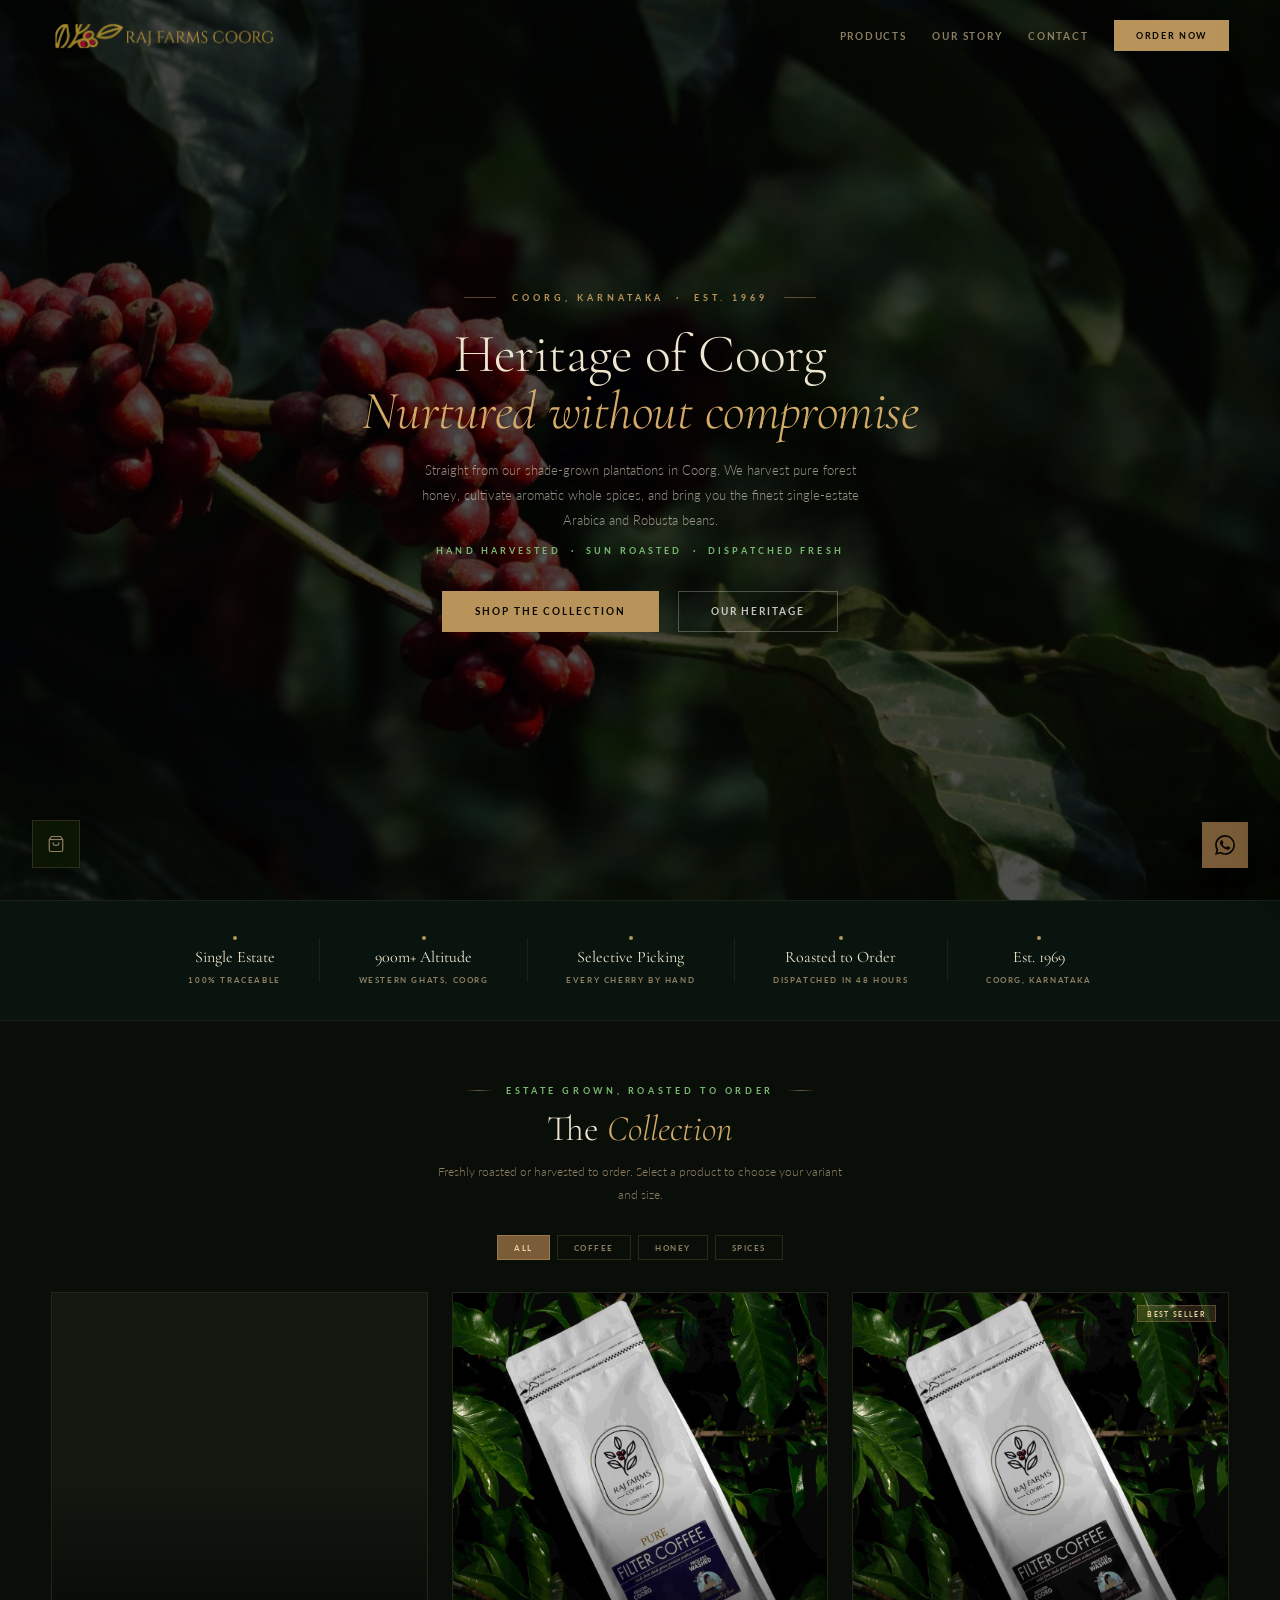
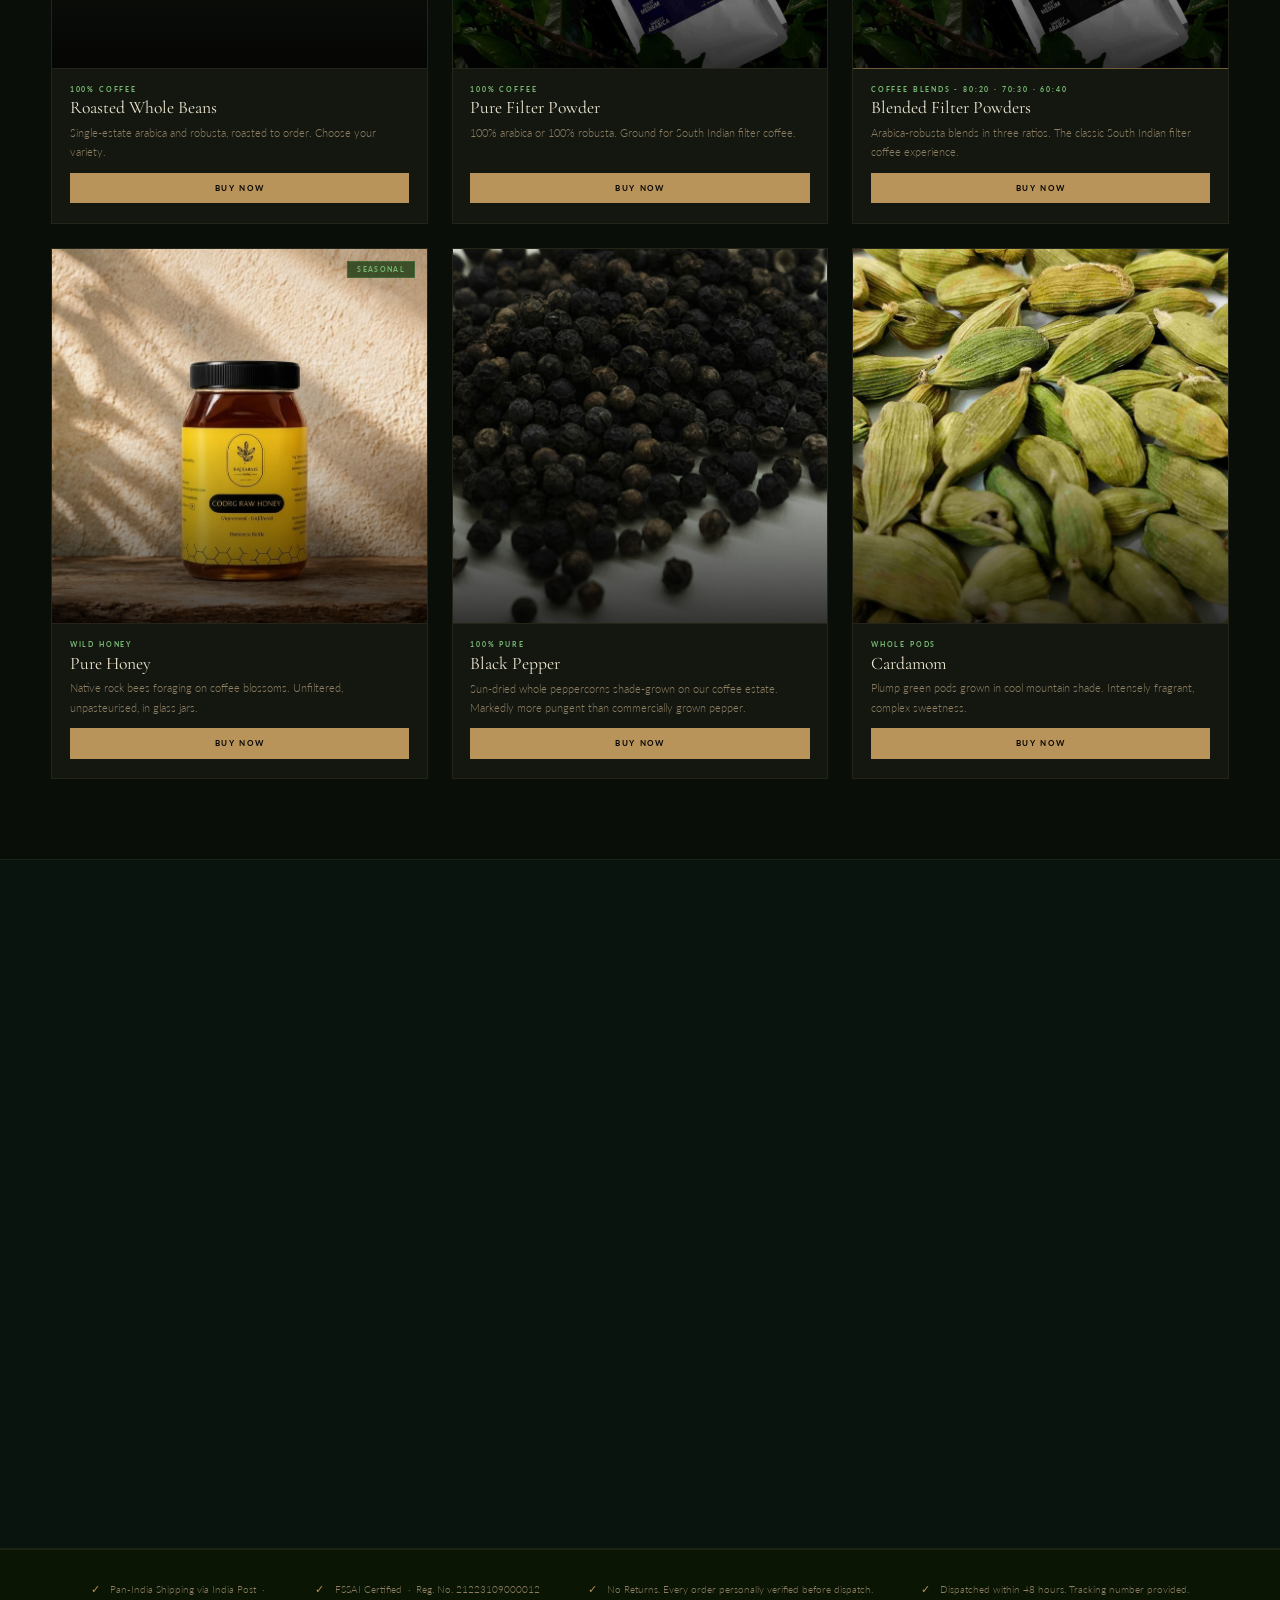
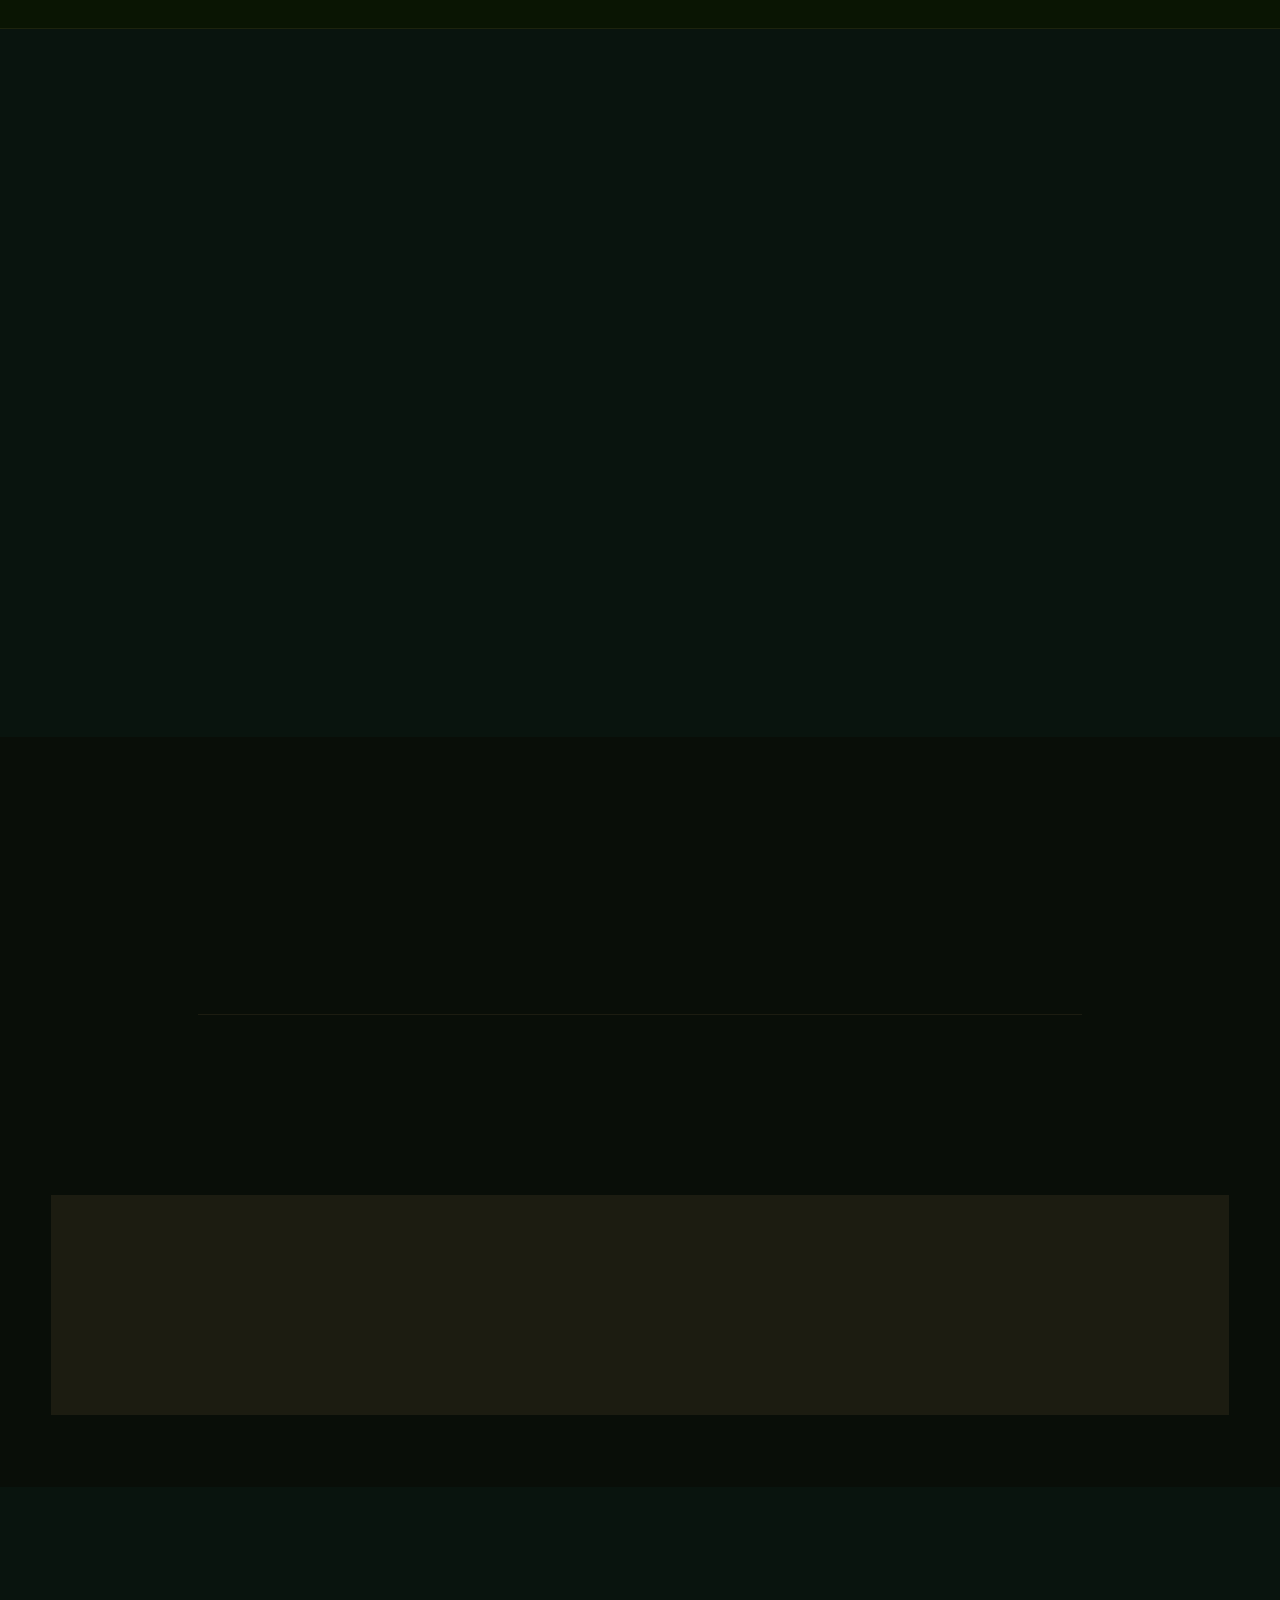
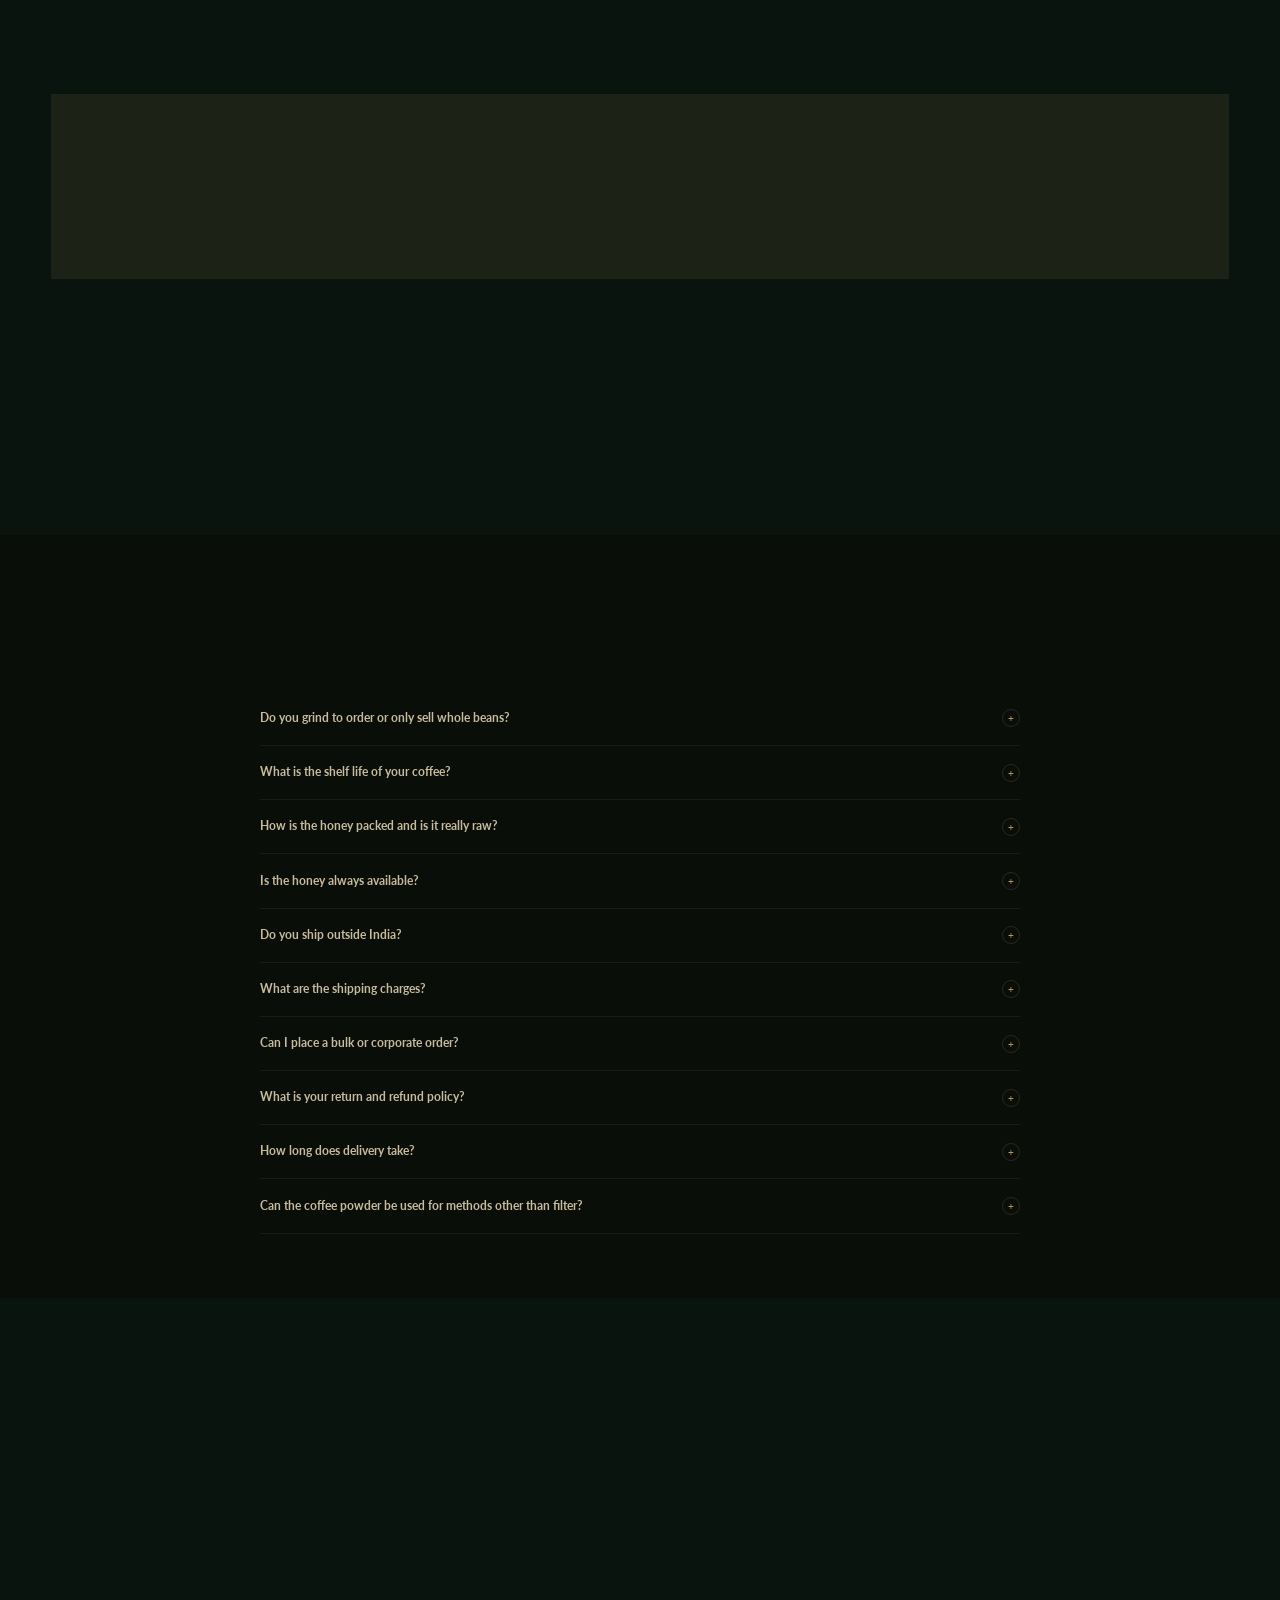
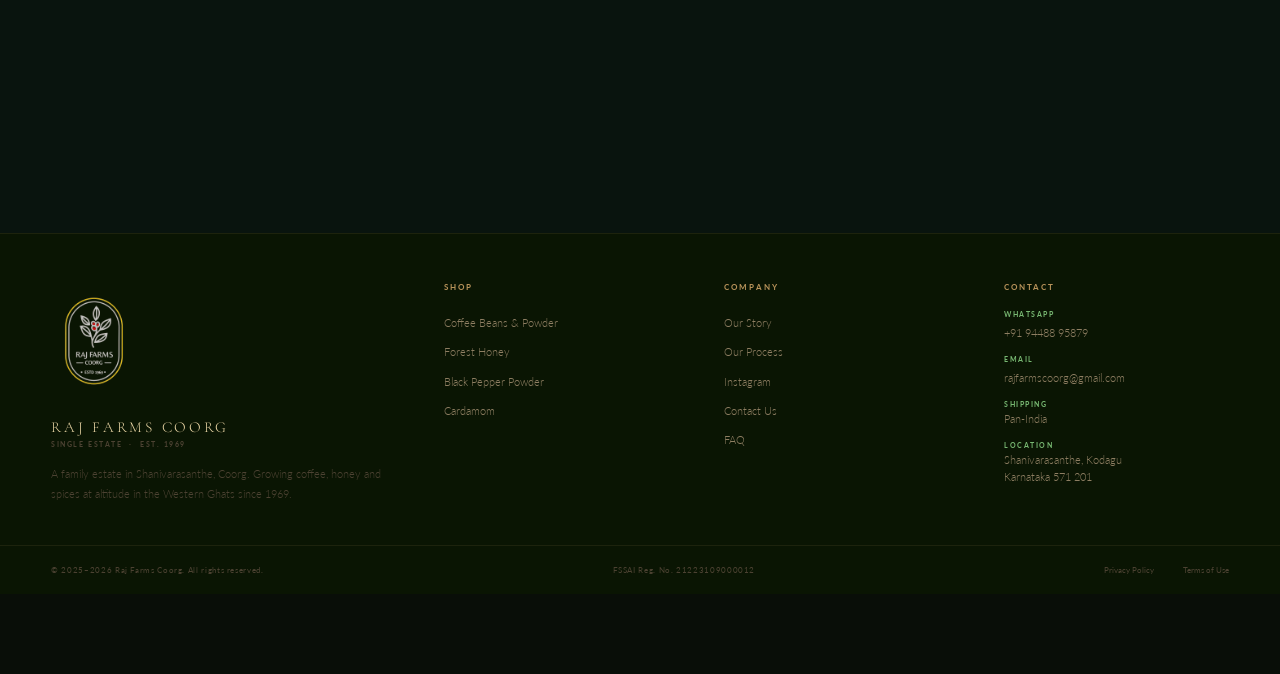
==== index.html @ 8b399627 "Update index.html whastapp contact change" ====
<!DOCTYPE html>
<html lang="en">
<head>
<meta charset="UTF-8">
<meta name="viewport" content="width=device-width, initial-scale=1.0">
<meta name="description" content="Raj Farms Coorg: Single-estate arabica and robusta coffee, raw forest honey and Coorg spices from the Western Ghats since 1969.">
<meta property="og:title" content="Raj Farms Coorg: Estate Coffee, Honey and Spices">
<meta property="og:description" content="Estate-grown coffee, raw honey and spices from the heart of Coorg since 1969.">
<meta property="og:url" content="https://rajfarmscoorg.in/">
<meta property="og:type" content="website">
<meta property="og:image" content="https://rajfarmscoorg.in/images/backgrounds/hero-bg.jpg">
<title>Raj Farms Coorg</title>
<link rel="stylesheet" href="css/style.css">
<meta name="google-site-verification" content="zyrr376Or7g7LdrEDTtcWQRaR85tOCKkuYDGfsQqERM" />
<link rel="icon" type="image/x-icon" href="images/favicon.ico">
<link rel="apple-touch-icon" sizes="180x180" href="images/apple-touch-icon.png">
<link rel="canonical" href="https://rajfarmscoorg.in/">
<link rel="preconnect" href="https://fonts.googleapis.com">
<link rel="preconnect" href="https://fonts.gstatic.com" crossorigin>
<link href="https://fonts.googleapis.com/css2?family=Cormorant+Garamond:ital,wght@0,300;0,400;0,600;1,300;1,400&family=Lato:wght@300;400;700&display=swap" rel="stylesheet">
<script type="application/ld+json">
{
  "@context": "https://schema.org",
  "@type": "Store",
  "name": "Raj Farms Coorg",
  "description": "Single-estate arabica and robusta coffee, raw forest honey and Coorg spices from the Western Ghats since 1969.",
  "url": "https://rajfarmscoorg.in",
  "telephone": "+919035718580 / 9448895879",
  "email": "rajfarmscoorg@gmail.com",
  "address": {
    "@type": "PostalAddress",
    "addressLocality": "Shanivarasanthe",
    "addressRegion": "Karnataka",
    "postalCode": "571201",
    "addressCountry": "IN"
  },
  "geo": {"@type":"GeoCoordinates","latitude":12.4244,"longitude":75.7382},
  "priceRange": "₹₹",
  "openingHours": "Mo-Su 09:00-18:00",
  "sameAs": ["https://instagram.com/rajfarmscoorg"]
}
</script>
</head>
<body>

<!-- NAV -->
<nav id="nav">
  <a href="#hero" class="nav-logo-wrap" aria-label="Raj Farms Coorg">
    <img class="nav-logo-img" src="images/logo-dark.png" alt="Raj Farms Coorg">
  </a>
  <div class="nav-right">
    <a href="#products" class="nav-link">Products</a>
    <a href="about.html" class="nav-link">Our Story</a>
    <a href="#contact" class="nav-link">Contact</a>
    <a href="#products" class="nav-cta">Order Now</a>
    <button class="nav-burger" id="burger" aria-label="Open menu"><span></span><span></span><span></span></button>
  </div>
</nav>

<nav id="nav-mobile">
  <button class="nav-mobile-close" id="nav-close">&#x2715;</button>
  <a href="#products" class="mobile-link">Products</a>
  <a href="about.html" class="mobile-link">Our Story</a>
  <a href="#contact" class="mobile-link">Contact</a>
</nav>

<!-- HERO -->
<section id="hero">
  <div class="hero-bg"></div>
  <div class="hero-vignette"></div>
  <div class="hero-content">
    <div class="hero-tag">
      <span class="hero-tag-line"></span>
      Coorg, Karnataka &nbsp;&middot;&nbsp; Est. 1969
      <span class="hero-tag-line"></span>
    </div>
    <h1 class="hero-title">Heritage of Coorg<br><em>Nurtured without compromise</em></h1>
    <p class="hero-sub">Straight from our shade-grown plantations in Coorg. We harvest pure forest honey, cultivate aromatic whole spices, and bring you the finest single-estate Arabica and Robusta beans.</p>
    <p class="hero-provenance">Hand Harvested &nbsp;&middot;&nbsp; Sun Roasted &nbsp;&middot;&nbsp; Dispatched Fresh</p>
    <div class="hero-actions">
      <a href="#products" class="btn-primary">Shop the Collection</a>
      <a href="about.html" class="btn-ghost">Our Heritage</a>
    </div>
  </div>
</section>

<!-- HERITAGE STRIP -->
<section id="heritage">
  <div class="heritage-item rev"><div class="heritage-dot"></div><div class="heritage-title">Single Estate</div><div class="heritage-sub">100% Traceable</div></div>
  <div class="heritage-sep"></div>
  <div class="heritage-item rev"><div class="heritage-dot"></div><div class="heritage-title">900m+ Altitude</div><div class="heritage-sub">Western Ghats, Coorg</div></div>
  <div class="heritage-sep"></div>
  <div class="heritage-item rev"><div class="heritage-dot"></div><div class="heritage-title">Selective Picking</div><div class="heritage-sub">Every Cherry by Hand</div></div>
  <div class="heritage-sep"></div>
  <div class="heritage-item rev"><div class="heritage-dot"></div><div class="heritage-title">Roasted to Order</div><div class="heritage-sub">Dispatched in 48 Hours</div></div>
  <div class="heritage-sep"></div>
  <div class="heritage-item rev"><div class="heritage-dot"></div><div class="heritage-title">Est. 1969</div><div class="heritage-sub">Coorg, Karnataka</div></div>
</section>

<!-- PRODUCTS -->
<section id="products">
  <div class="products-header rev">
    <div class="section-tag center">Estate Grown, Roasted to Order</div>
    <h2 class="section-title">The <em>Collection</em></h2>
    <p style="max-width:420px;margin:0.6rem auto 0;text-align:center;font-size:0.78rem;">Freshly roasted or harvested to order. Select a product to choose your variant and size.</p>
  </div>

  <div class="filter-row">
    <button class="filter-btn active" data-cat="All">All</button>
    <button class="filter-btn" data-cat="Coffee">Coffee</button>
    <button class="filter-btn" data-cat="Honey">Honey</button>
    <button class="filter-btn" data-cat="Spices">Spices</button>
  </div>

  <div class="product-grid" id="product-grid">

    <!-- GROUP 1: Roasted Beans -->
    <article class="product-card" data-cat="Coffee">
      <div class="product-img">
        <img src="images/products/roasted-beans.jpg"
             onerror="this.src='https://images.unsplash.com/photo-1559056199-641a0ac8b55e?w=600&auto=format&fit=crop'"
             alt="Roasted Beans" loading="lazy">
        <div class="product-overlay"></div>
        
      </div>
      <div class="product-info">
        <div class="product-cat">100% Coffee</div>
        <h3 class="product-name">Roasted Whole Beans</h3>
        <p class="product-desc">Single-estate arabica and robusta, roasted to order. Choose your variety.</p>
        <button type="button" class="product-buy-btn" onclick="openGroupModal('roasted-beans')">Buy Now</button>
      </div>
    </article>

    <!-- GROUP 2: Filter Powder Pure -->
    <article class="product-card" data-cat="Coffee">
      <div class="product-img">
        <img src="images/products/filter-powder-pure.jpg"
             onerror="this.src='https://images.unsplash.com/photo-1509042239860-f550ce710b93?w=600&auto=format&fit=crop'"
             alt="Filter Powder Pure" loading="lazy">
        <div class="product-overlay"></div>
        
      </div>
      <div class="product-info">
        <div class="product-cat">100% Coffee</div>
        <h3 class="product-name"> Pure Filter Powder</h3>
        <p class="product-desc">100% arabica or 100% robusta. Ground for South Indian filter coffee.</p>
        <button type="button" class="product-buy-btn" onclick="openGroupModal('filter-pure')">Buy Now</button>
      </div>
    </article>

    <!-- GROUP 3: Filter Powder Blends -->
    <article class="product-card product-featured" data-cat="Coffee">
      <div class="product-img">
        <img src="images/products/filter-powder-blends.jpg"
             onerror="this.src='https://images.unsplash.com/photo-1495474472287-4d71bcdd2085?w=600&auto=format&fit=crop'"
             alt="Filter Powder Blends" loading="lazy">
        <div class="product-overlay"></div>
       
        <span class="product-seasonal" style="background:rgba(184,147,90,0.2);color:var(--gold-pale);border-color:rgba(184,147,90,0.35);">Best Seller</span>
      </div>
      <div class="product-info">
        <div class="product-cat">Coffee BLENDS - 80:20 &middot; 70:30 &middot; 60:40 </div>
        <h3 class="product-name">Blended Filter Powders</h3>
        <p class="product-desc">Arabica-robusta blends in three ratios. The classic South Indian filter coffee experience.</p>
        <button type="button" class="product-buy-btn" onclick="openGroupModal('filter-blends')">Buy Now</button>
      </div>
    </article>

    <!-- GROUP 4: Wild Forest Honey -->
    <article class="product-card" data-cat="Honey">
      <div class="product-img">
        <img src="images/products/honey-wild.jpg"
             onerror="this.src='https://images.unsplash.com/photo-1587049352846-4a222e784d38?w=600&auto=format&fit=crop'"
             alt="Wild Forest Honey" loading="lazy">
        <div class="product-overlay"></div>
    
        <span class="product-seasonal">Seasonal</span>
      </div>
      <div class="product-info">
        <div class="product-cat">Wild Honey</div>
        <h3 class="product-name">Pure Honey</h3>
        <p class="product-desc">Native rock bees foraging on coffee blossoms. Unfiltered, unpasteurised, in glass jars.</p>
        <button type="button" class="product-buy-btn" onclick="openGroupModal('honey')">Buy Now</button>
      </div>
    </article>

    <!-- GROUP 5: Black Pepper -->
    <article class="product-card" data-cat="Spices">
      <div class="product-img">
        <img src="images/products/pepper-black.jpg"
             onerror="this.src='https://images.unsplash.com/photo-1599909631432-47e054f7e6a3?w=600&auto=format&fit=crop'"
             alt="Black Pepper Powder" loading="lazy">
        <div class="product-overlay"></div>
       
      </div>
      <div class="product-info">
        <div class="product-cat"> 100% pure</div>
        <h3 class="product-name">Black Pepper</h3>
        <p class="product-desc">Sun-dried whole peppercorns shade-grown on our coffee estate. Markedly more pungent than commercially grown pepper.</p>
        <button type="button" class="product-buy-btn" onclick="openGroupModal('pepper')">Buy Now</button>
      </div>
    </article>

    <!-- GROUP 6: Cardamom -->
    <article class="product-card" data-cat="Spices">
      <div class="product-img">
        <img src="images/products/cardamom.jpg"
             onerror="this.src='https://images.unsplash.com/photo-1604152135912-04a022e23696?w=600&auto=format&fit=crop'"
             alt="Cardamom" loading="lazy">
        <div class="product-overlay"></div>

      </div>
      <div class="product-info">
        <div class="product-cat">Whole Pods</div>
        <h3 class="product-name">Cardamom</h3>
        <p class="product-desc">Plump green pods grown in cool mountain shade. Intensely fragrant, complex sweetness.</p>
        <button type="button" class="product-buy-btn" onclick="openGroupModal('cardamom')">Buy Now</button>
      </div>
    </article>

  </div>
</section>

<!-- HONEY FEATURE -->
<div id="honey-wrap">
<section id="honey">
  <div class="honey-img-wrap rev-l">
    <div class="honey-img">
      <img src="images/products/honey-wild.jpg"
           onerror="this.src='https://images.unsplash.com/photo-1587049352846-4a222e784d38?w=900&auto=format&fit=crop'"
           alt="Wild Forest Honey" loading="lazy">
    </div>
    <div class="honey-corner"><span>Raw</span><span>Forest</span><span>Honey</span></div>
    <div class="honey-frame"></div>
  </div>
  <div class="rev-r">
  
    <div class="section-tag">Current best-seller </div>
    <h2 class="section-title">Harvested by<br><em>Nature Itself</em></h2>
    <p style="margin-top:0.8rem;font-size:0.8rem;">Native rock bees forage on our arabica and robusta blossoms during bloom season. The result is a honey with a terroir as specific as the estate itself, found nowhere else in quite the same form.</p>
    <div class="honey-features">
      <div class="honey-feat">
        <div class="honey-feat-icon">&#9670;</div>
        <div><div class="honey-feat-title">Raw and Unprocessed</div><p class="honey-feat-desc">Never heated above ambient temperature. All enzymes, pollen and natural properties remain completely intact.</p></div>
      </div>
      <div class="honey-feat">
        <div class="honey-feat-icon">&#9670;</div>
        <div><div class="honey-feat-title">Coffee Blossom Foraged</div><p class="honey-feat-desc">The proximity to thousands of arabica and robusta plants gives our honey a subtle floral note that no other honey in India can replicate.</p></div>
      </div>
      <div class="honey-feat">
        <div class="honey-feat-icon">&#9670;</div>
        <div><div class="honey-feat-title">Glass Jar, Sealed Fresh</div><p class="honey-feat-desc">Packed in food-grade glass jars. Available in 400g and 1kg. Shipping prices vary depending on your location.</p></div>
      </div>
    </div>
    <button class="btn-primary" onclick="openGroupModal('honey')" style="margin-top:2rem;border:none;font-family:'Lato',sans-serif;" id="honey-add">Add Honey to Cart</button>
  </div>
</section>
</div>

<!-- POLICY STRIP -->
<section id="policy-strip">
  <div class="policy-item"><span>&#10003;</span> Pan-India Shipping via India Post &nbsp;&middot;&nbsp;</div>
  <div class="policy-item"><span>&#10003;</span> FSSAI Certified &nbsp;&middot;&nbsp; Reg. No. 21223109000012</div>
  <div class="policy-item"><span>&#10003;</span> No Returns. Every order personally verified before dispatch.</div>
  <div class="policy-item"><span>&#10003;</span> Dispatched within 48 hours. Tracking number provided.</div>
</section>

<!-- QUALITY SECTION -->
<section id="quality">

  <div class="ca-heading rev">
    <div class="section-tag center">Coffee Analysis</div>
    <h2 class="section-title">The Character of our Coffee</h2>
    <p class="ca-eval">Evaluated by the Coffee Quality Division, Coffee Board of India</p>
  </div>

  <div class="ca-flow rev">

    <div class="ca-radar-wrap">
      <svg class="ca-radar" viewBox="0 0 520 500" xmlns="http://www.w3.org/2000/svg">

        <g stroke="#3a352c" stroke-width="1" fill="none">
          <polygon points="250,202.5 277.9,211.6 295.2,235.3 295.2,264.7 277.9,288.4 250,297.5 222.1,288.4 204.8,264.7 204.8,235.3 222.1,211.6"/>
          <polygon points="250,155 305.8,173.1 340.4,220.6 340.4,279.4 305.8,326.9 250,345 194.2,326.9 159.6,279.4 159.6,220.6 194.2,173.1"/>
          <polygon points="250,107.5 333.75,134.7 385.5,206.0 385.5,294.0 333.75,365.3 250,392.5 166.25,365.3 114.5,294.0 114.5,206.0 166.25,134.7"/>
          <polygon points="250,60 361.7,96.3 430.7,191.3 430.7,308.7 361.7,403.7 250,440 138.3,403.7 69.3,308.7 69.3,191.3 138.3,96.3"/>
        </g>

        <g stroke="#3a352c" stroke-width="1">
          <line x1="250" y1="250" x2="250" y2="60"/>
          <line x1="250" y1="250" x2="361.7" y2="96.3"/>
          <line x1="250" y1="250" x2="430.7" y2="191.3"/>
          <line x1="250" y1="250" x2="430.7" y2="308.7"/>
          <line x1="250" y1="250" x2="361.7" y2="403.7"/>
          <line x1="250" y1="250" x2="250" y2="440"/>
          <line x1="250" y1="250" x2="138.3" y2="403.7"/>
          <line x1="250" y1="250" x2="69.3" y2="308.7"/>
          <line x1="250" y1="250" x2="69.3" y2="191.3"/>
          <line x1="250" y1="250" x2="138.3" y2="96.3"/>
        </g>

        <polygon points="250,107.5 328.2,142.4 376.5,208.9 372.0,289.6 328.2,357.6 250,383 138.3,403.7 69.3,308.7 69.3,191.3 171.8,142.4"
          fill="rgba(201,168,118,0.16)" stroke="#c9a876" stroke-width="1.6"/>

        <g>
          <circle cx="250" cy="107.5" r="3" fill="#c9a876"/>
          <circle cx="328.2" cy="142.4" r="3" fill="#c9a876"/>
          <circle cx="376.5" cy="208.9" r="3" fill="#c9a876"/>
          <circle cx="372.0" cy="289.6" r="3" fill="#c9a876"/>
          <circle cx="328.2" cy="357.6" r="3" fill="#c9a876"/>
          <circle cx="250" cy="383" r="3" fill="#c9a876"/>
          <circle cx="138.3" cy="403.7" r="4.5" fill="#e8c893"/>
          <circle cx="69.3" cy="308.7" r="4.5" fill="#e8c893"/>
          <circle cx="69.3" cy="191.3" r="4.5" fill="#e8c893"/>
          <circle cx="171.8" cy="142.4" r="3" fill="#c9a876"/>
        </g>

        <g font-family="Cormorant Garamond, serif" font-size="12" fill="#cfcfc9">
          <text x="250" y="95.5" text-anchor="middle">7.50</text>
          <text x="335.3" y="132.7" text-anchor="start">7.00</text>
          <text x="387.9" y="205.2" text-anchor="start">7.00</text>
          <text x="383.4" y="293.3" text-anchor="start">6.75</text>
          <text x="335.3" y="367.3" text-anchor="start">7.00</text>
          <text x="250" y="395" text-anchor="middle">7.00</text>
          <text x="131.3" y="413.4" text-anchor="end" fill="#e8c893" font-weight="600">10.00</text>
          <text x="57.9" y="312.4" text-anchor="end" fill="#e8c893" font-weight="600">10.00</text>
          <text x="57.9" y="187.6" text-anchor="end" fill="#e8c893" font-weight="600">10.00</text>
          <text x="164.8" y="132.7" text-anchor="end">7.00</text>
        </g>

      <g font-family="Cormorant Garamond, serif" font-size="13" font-weight="bold" fill="#999">
          <text x="250" y="30" text-anchor="middle">Fragrance / Aroma</text>
          <text x="376.4" y="71" text-anchor="start">Flavour</text>
          <text x="454.5" y="178.6" text-anchor="start">Acidity</text>
          <text x="454.5" y="321.4" text-anchor="start">Aftertaste</text>
          <text x="376.4" y="429" text-anchor="start">Body</text>
          <text x="250" y="482" text-anchor="middle">Balance</text>
          <text x="123.6" y="429" text-anchor="end">Uniformity</text>
          <text x="50" y="327" text-anchor="end">Sweetness</text>
          <text x="60" y="174" text-anchor="end">Clean Cup</text>
          <text x="123.6" y="71" text-anchor="end">Overall</text>
        </g>

      </svg>
    </div>

    <div class="ca-info">

     <div class="ca-score">
  <div class="ca-score-num">79.25<span> / 100</span></div>
  <div class="ca-score-lbl">
    <strong>Quality Score</strong>
    <br><br>
    <small>Sensory Evaluation Method &middot; Specialty Coffee Association Standards</small>
  </div>
</div>

<div class="ca-taste">
  <div class="ca-taste-label">What You'll Taste</div>
  <p class="ca-taste-notes">"Hints of roasted nuts, dark chocolate, mild berry, brown sugar, brown spice and citrus."</p>
<p class="ca-cup-notes">"Low to medium acidity, medium body, with cocoa and spice on the aftertaste."</p>

    </div>

  </div>

</section>

<style>
#quality{padding:4.5rem 6vw 3.5rem;background:var(--bg2,#0d0d0d);}
.ca-heading{text-align:center;}
.ca-sub{font-family:'Lato',sans-serif;font-size:0.72rem;letter-spacing:0.04em;color:var(--text2,#999);margin-top:0.6rem;}
.ca-eval{font-size:0.72rem;color:var(--text3,#888);margin-top:0.4rem;font-style:italic;}
.ca-report-label{font-family:'Lato',sans-serif;font-size:0.64rem;letter-spacing:0.1em;text-transform:uppercase;color:var(--gold-pale,#c9a876);margin-top:1.6rem;}

.ca-flow{display:grid;grid-template-columns:1fr 1fr;gap:4rem;align-items:center;max-width:1000px;margin:2rem auto 0;}

.ca-radar-wrap{width:100%;}
.ca-radar{width:100%;height:auto;display:block;}

.ca-info{display:flex;flex-direction:column;justify-content:center;height:100%;}

.ca-score{text-align:left;}
.ca-score-num{font-family:'Cormorant Garamond',serif;font-weight:300;font-size:2.4rem;color:var(--gold-pale,#c9a876);line-height:1;}
.ca-score-num span{font-size:1.1rem;color:var(--text3,#888);}
.ca-score-lbl{font-family:'Lato',sans-serif;font-size:0.66rem;letter-spacing:0.06em;text-transform:uppercase;color:var(--text2,#999);margin-top:0.4rem;}

.ca-taste{text-align:left;margin-top:2rem;border-top:1px solid var(--border,rgba(255,255,255,0.08));padding-top:1.8rem;}
.ca-taste-label{font-family:'Lato',sans-serif;font-size:0.66rem;letter-spacing:0.08em;text-transform:uppercase;color:var(--text,#eee);margin-bottom:0.8rem;}
.ca-taste-notes{font-family:'Cormorant Garamond',serif;font-size:1.35rem;color:var(--text,#eee);line-height:1.45;}
.ca-cup-notes{font-size:0.76rem;color:var(--text2,#999);margin-top:0.8rem;line-height:1.5;}

.ca-report{text-align:left;margin-top:2rem;font-size:0.6rem;letter-spacing:0.03em;color:var(--text3,#777);}

@media(max-width:900px){
  .ca-flow{grid-template-columns:1fr;gap:2rem;}
  .ca-score,.ca-taste,.ca-report{text-align:center;}
  .ca-radar-wrap{max-width:440px;margin:0 auto;}
}
</style>
	
<!-- PROCESS -->
<section id="process">
  <div class="process-header rev">
    <div class="section-tag center">From Cherry to Cup</div>
    <h2 class="section-title">No Shortcuts,<br><em>No Intermediaries</em></h2>
    <p style="max-width:400px;margin:0.7rem auto 0;text-align:center;font-size:0.78rem;">Every step from cherry to cup happens on our land in Coorg.</p>
  </div>
  <div class="process-steps">
    <div class="process-step rev">
      <div class="step-node"></div>
      <div class="step-num">01</div>
      <h3 class="step-title">Hand Harvested</h3>
      <p class="step-desc">Every cherry is selectively hand-picked at peak ripeness by workers who have known this land for generations.</p>
    </div>
    <div class="process-step rev">
      <div class="step-node"></div>
      <div class="step-num">02</div>
      <h3 class="step-title">Sun Dried</h3>
      <p class="step-desc">Cherries are sun-dried after harvest. This natural drying process preserves the character of the bean before roasting.</p>
    </div>
    <div class="process-step rev">
      <div class="step-node"></div>
      <div class="step-num">03</div>
      <h3 class="step-title">Estate Roasted</h3>
      <p class="step-desc">Small-batch roasting on the farm. Each roast profile developed to honour the bean's natural character and origin.</p>
    </div>
    <div class="process-step rev">
      <div class="step-node"></div>
      <div class="step-num">04</div>
      <h3 class="step-title">Dispatched Fresh</h3>
      <p class="step-desc">Roasted and ground to order, sealed immediately, and handed to India Post within 48 hours for delivery across India.</p>
    </div>
  </div>
  <div class="process-photos">
    <div class="process-photo rev">
      <img src="images/process/01-harvest.jpg" onerror="this.src='https://images.unsplash.com/photo-1611854779393-1b2da9d400fe?w=500&auto=format&fit=crop'" alt="Harvesting" loading="lazy">
      <span class="process-photo-label">01 &middot; Harvest</span>
    </div>
    <div class="process-photo rev">
      <img src="images/process/02-dry.jpg" onerror="this.src='https://images.unsplash.com/photo-1447933601403-0c6688de566e?w=500&auto=format&fit=crop'" alt="Sun drying" loading="lazy">
      <span class="process-photo-label">02 &middot; Sun Drying</span>
    </div>
    <div class="process-photo rev">
      <img src="images/process/03-roast.jpg" onerror="this.src='https://images.unsplash.com/photo-1559056199-641a0ac8b55e?w=500&auto=format&fit=crop'" alt="Roasting" loading="lazy">
      <span class="process-photo-label">03 &middot; Roasting</span>
    </div>
    <div class="process-photo rev">
      <img src="images/process/04-pack.jpg" onerror="this.src='https://images.unsplash.com/photo-1509042239860-f550ce710b93?w=500&auto=format&fit=crop'" alt="Packing" loading="lazy">
      <span class="process-photo-label">04 &middot; Packing</span>
    </div>
  </div>
</section>

<!-- TESTIMONIALS -->
<section id="testimonials">
  <div class="testimonials-header rev">
    <div class="section-tag center">From Our Customers</div>
    <h2 class="section-title">What People<br><em>Are Saying</em></h2>
  </div>
  <div class="testimonial-grid">
    <div class="testimonial-card rev">
      <div class="testimonial-stars">&#9733;&#9733;&#9733;&#9733;&#9733;</div>
      <p class="testimonial-text">"If you are a coffee lover looking for authentic filter coffee and roasted beans, Raj Farms Coorg is the best place!"</p>
      <div class="testimonial-name">Shail Desai</div>
      <div class="testimonial-loc">Ahmedabad, Gujurat</div>
    </div>
    <div class="testimonial-card rev">
      <div class="testimonial-stars">&#9733;&#9733;&#9733;&#9733;&#9733;</div>
      <p class="testimonial-text">"Raj Farms Coorg, you've truly outdone yourself. Thank you for the most splendid coffee!!"</p>
      <div class="testimonial-name">Arushi Shah</div>
      <div class="testimonial-loc">Mumbai, Maharashtra</div>
    </div>
    <div class="testimonial-card rev">
      <div class="testimonial-stars">&#9733;&#9733;&#9733;&#9733;&#9733;</div>
      <p class="testimonial-text">"Would 10/10 recommend this from Raj Farms Coorg. Fresh from farm to cup"</p>
      <div class="testimonial-name">Aditya Maheshwari</div>
      <div class="testimonial-loc">London, UK</div>
    </div>
  </div>
  <div class="instagram-strip rev">
    <p class="instagram-label">Follow our estate on Instagram</p>
    <a href="https://instagram.com/rajfarmscoorg" target="_blank" rel="noopener" class="instagram-link">
      <svg viewBox="0 0 24 24" xmlns="http://www.w3.org/2000/svg"><path d="M12 2.163c3.204 0 3.584.012 4.85.07 3.252.148 4.771 1.691 4.919 4.919.058 1.265.069 1.645.069 4.849 0 3.205-.012 3.584-.069 4.849-.149 3.225-1.664 4.771-4.919 4.919-1.266.058-1.644.07-4.85.07-3.204 0-3.584-.012-4.849-.07-3.26-.149-4.771-1.699-4.919-4.92-.058-1.265-.07-1.644-.07-4.849 0-3.204.013-3.583.07-4.849.149-3.227 1.664-4.771 4.919-4.919 1.266-.057 1.645-.069 4.849-.069zm0-2.163c-3.259 0-3.667.014-4.947.072-4.358.2-6.78 2.618-6.98 6.98-.059 1.281-.073 1.689-.073 4.948 0 3.259.014 3.668.072 4.948.2 4.358 2.618 6.78 6.98 6.98 1.281.058 1.689.072 4.948.072 3.259 0 3.668-.014 4.948-.072 4.354-.2 6.782-2.618 6.979-6.98.059-1.28.073-1.689.073-4.948 0-3.259-.014-3.667-.072-4.947-.196-4.354-2.617-6.78-6.979-6.98-1.281-.059-1.69-.073-4.949-.073zm0 5.838c-3.403 0-6.162 2.759-6.162 6.162s2.759 6.163 6.162 6.163 6.162-2.759 6.162-6.163c0-3.403-2.759-6.162-6.162-6.162zm0 10.162c-2.209 0-4-1.79-4-4 0-2.209 1.791-4 4-4s4 1.791 4 4c0 2.21-1.791 4-4 4zm6.406-11.845c-.796 0-1.441.645-1.441 1.44s.645 1.44 1.441 1.44c.795 0 1.439-.645 1.439-1.44s-.644-1.44-1.439-1.44z"/></svg>
      @rajfarmscoorg
    </a>
  </div>
</section>

<!-- FAQ -->
<section id="faq">
  <div class="faq-header rev">
    <div class="section-tag center">Before You Order</div>
    <h2 class="section-title">Common <em>Questions</em></h2>
  </div>
  <div class="faq-grid" id="faq-grid"></div>
</section>

<!-- CONTACT -->
<section id="contact">
  <div class="contact-grid">
    <div class="rev-l">
      <div class="section-tag">We'd Love to Hear From You</div>
      <h2 class="section-title">Place an Order<br>or <em>Ask Anything</em></h2>
      <p style="margin-top:0.8rem;font-size:0.8rem;">Order, ask about a product, or simply say hello. We respond to every message ourselves.</p>
      <div class="contact-info-list">
        <div class="contact-row">
          <div class="contact-icon">&#9670;</div>
          <div><div class="contact-label">WhatsApp Orders</div><a href="https://wa.me/918277112503" target="_blank" rel="noopener" class="contact-value" style="color:var(--text2);">+91 9035718580 | +91 9448895879</a></div>
        </div>
        <div class="contact-row">
          <div class="contact-icon">&#9670;</div>
          <div><div class="contact-label">Email</div><a href="mailto:rajfarmscoorg@gmail.com" class="contact-value" style="color:var(--text2);">rajfarmscoorg@gmail.com</a></div>
        </div>
        <div class="contact-row">
          <div class="contact-icon">&#9670;</div>
          <div><div class="contact-label">Shipping</div><div class="contact-value">Pan-India delivery via India Post. Confirmed on WhatsApp before dispatch.</div></div>
        </div>
        <div class="contact-row">
          <div class="contact-icon">&#9670;</div>
          <div><div class="contact-label">Location</div><div class="contact-value">Shanivarasanthe, Kodagu District<br>Karnataka 571 201</div></div>
        </div>
      </div>
    </div>
    <form class="contact-form rev-r" novalidate>
      <div class="form-row">
        <div class="form-group"><label class="form-label" for="cf-name">Full Name</label><input class="form-input" type="text" id="cf-name" placeholder="Your name" autocomplete="name"></div>
        <div class="form-group"><label class="form-label" for="cf-phone">Phone / WhatsApp</label><input class="form-input" type="tel" id="cf-phone" placeholder="+91 XXXXX XXXXX" autocomplete="tel"></div>
      </div>
      <div class="form-group">
        <label class="form-label" for="cf-product">Product of Interest</label>
        <select class="form-select" id="cf-product">
          <option value="">Select a product</option>
          <option>Roasted Beans - Arabica</option>
          <option>Roasted Beans - Robusta</option>
          <option>Filter Powder Pure - Arabica</option>
          <option>Filter Powder Pure - Robusta</option>
          <option>Filter Powder Blend - Arabica 80:20</option>
          <option>Filter Powder Blend - Arabica 70:30</option>
          <option>Filter Powder Blend - Arabica 60:40</option>
          <option>Wild Forest Honey</option>
          <option>Black Pepper Powder</option>
          <option>Cardamom</option>
          <option>Multiple Products</option>
          <option>General Enquiry</option>
        </select>
      </div>
      <div class="form-group"><label class="form-label" for="cf-msg">Message</label><textarea class="form-textarea" id="cf-msg" placeholder="Quantity, preferences or any questions"></textarea></div>
      <button type="button" class="form-submit" id="form-send">
        Send via WhatsApp
        <svg width="12" height="12" viewBox="0 0 24 24" fill="none" stroke="currentColor" stroke-width="2"><path d="M5 12h14M12 5l7 7-7 7"/></svg>
      </button>
    </form>
  </div>
</section>

<!-- FOOTER -->
<footer>
  <div class="footer-top">
    <div>
      <img class="footer-logo-img" src="images/logo-footer.png" alt="Raj Farms Coorg" onerror="this.style.display='none'">
      <div class="footer-brand-name">Raj Farms Coorg</div>
      <div class="footer-brand-sub">Single Estate &nbsp;&middot;&nbsp; Est. 1969</div>
      <p class="footer-brand-desc">A family estate in Shanivarasanthe, Coorg. Growing coffee, honey and spices at altitude in the Western Ghats since 1969.</p>
    </div>
    <div>
      <div class="footer-col-title">Shop</div>
      <ul class="footer-list">
        <li><a href="#products" class="footer-filter-link" data-filter="Coffee">Coffee Beans &amp; Powder</a></li>
        <li><a href="#products" class="footer-filter-link" data-filter="Honey">Forest Honey</a></li>
        <li><a href="#products" class="footer-filter-link" data-filter="Spices">Black Pepper Powder</a></li>
        <li><a href="#products" class="footer-filter-link" data-filter="Spices">Cardamom</a></li>
      </ul>
    </div>
    <div>
      <div class="footer-col-title">Company</div>
      <ul class="footer-list">
        <li><a href="about.html">Our Story</a></li>
        <li><a href="#process">Our Process</a></li>
        <li><a href="https://instagram.com/rajfarmscoorg" target="_blank" rel="noopener">Instagram</a></li>
        <li><a href="#contact">Contact Us</a></li>
        <li><a href="#faq">FAQ</a></li>
      </ul>
    </div>
    <div>
      <div class="footer-col-title">Contact</div>
      <div class="footer-contact-item"><div class="fc-label">WhatsApp</div><a href="https://wa.me/918277112503" target="_blank" rel="noopener" class="fc-val" style="color:var(--text3);">+91 94488 95879</a></div>
      <div class="footer-contact-item"><div class="fc-label">Email</div><a href="mailto:rajfarmscoorg@gmail.com" class="fc-val" style="color:var(--text3);">rajfarmscoorg@gmail.com</a></div>
      <div class="footer-contact-item"><div class="fc-label">Shipping</div><div class="fc-val">Pan-India</div></div>
      <div class="footer-contact-item"><div class="fc-label">Location</div><div class="fc-val">Shanivarasanthe, Kodagu<br>Karnataka 571 201</div></div>
    </div>
  </div>
  <div class="footer-bottom">
    <div class="footer-copy">&copy; 2025&ndash;2026 Raj Farms Coorg. All rights reserved.</div>
    <div class="footer-fssai">FSSAI Reg. No. 21223109000012</div>
    <div class="footer-legal"><a href="privacy-policy.html">Privacy Policy</a><a href="terms.html">Terms of Use</a></div>
  </div>
</footer>

<!-- CART FAB -->
<button class="cart-fab" id="cart-fab" aria-label="Open cart">
  <svg viewBox="0 0 24 24"><path d="M6 2L3 6v14a2 2 0 002 2h14a2 2 0 002-2V6l-3-4z"/><line x1="3" y1="6" x2="21" y2="6"/><path d="M16 10a4 4 0 01-8 0"/></svg>
  <span class="cart-badge" id="cart-badge">0</span>
</button>

<!-- WA FLOAT -->
<a href="https://wa.me/918277112503?text=Hello%2C%20I%20would%20like%20to%20place%20an%20order%20from%20Raj%20Farms%20Coorg." target="_blank" rel="noopener" class="wa-float" aria-label="Order via WhatsApp">
  <svg viewBox="0 0 24 24"><path d="M17.472 14.382c-.297-.149-1.758-.867-2.03-.967-.273-.099-.471-.148-.67.15-.197.297-.767.966-.94 1.164-.173.199-.347.223-.644.075-.297-.15-1.255-.463-2.39-1.475-.883-.788-1.48-1.761-1.653-2.059-.173-.297-.018-.458.13-.606.134-.133.298-.347.446-.52.149-.174.198-.298.298-.497.099-.198.05-.371-.025-.52-.075-.149-.669-1.612-.916-2.207-.242-.579-.487-.5-.669-.51-.173-.008-.371-.01-.57-.01-.198 0-.52.074-.792.372-.272.297-1.04 1.016-1.04 2.479 0 1.462 1.065 2.875 1.213 3.074.149.198 2.096 3.2 5.077 4.487.709.306 1.262.489 1.694.625.712.227 1.36.195 1.871.118.571-.085 1.758-.719 2.006-1.413.248-.694.248-1.289.173-1.413-.074-.124-.272-.198-.57-.347m-5.421 7.403h-.004a9.87 9.87 0 01-5.031-1.378l-.361-.214-3.741.982.998-3.648-.235-.374a9.86 9.86 0 01-1.51-5.26c.001-5.45 4.436-9.884 9.888-9.884 2.64 0 5.122 1.03 6.988 2.898a9.825 9.825 0 012.893 6.994c-.003 5.45-4.437 9.884-9.885 9.884m8.413-18.297A11.815 11.815 0 0012.05 0C5.495 0 .16 5.335.157 11.892c0 2.096.547 4.142 1.588 5.945L.057 24l6.305-1.654a11.882 11.882 0 005.683 1.448h.005c6.554 0 11.89-5.335 11.893-11.893a11.821 11.821 0 00-3.48-8.413z"/></svg>
</a>

<!-- CART OVERLAY -->
<div class="cart-overlay" id="cart-overlay"></div>

<!-- CART DRAWER -->
<aside id="cart-drawer" aria-label="Cart">
  <div class="cart-head">
    <div class="cart-head-title">Your Cart</div>
    <button class="icon-btn" id="cart-close">&#x2715;</button>
  </div>
  <div class="cart-body" id="cart-body">
    <div class="cart-empty-msg" id="cart-empty"><span>&#9671;</span><span>Your cart is empty. Add a product to get started.</span></div>
  </div>
  <div class="cart-foot">
    <div class="cart-subtotal-row">
      <span class="cart-subtotal-lbl">Subtotal</span>
<span class="cart-subtotal-val" id="cart-total">&#8377; 0 <span style="font-size:1.5rem;font-weight:400;color:var(--text3);">+ delivery</span></span>

	  
	  
    </div>
    <p class="cart-notice">Shipping confirmed on WhatsApp before dispatch. Payment via UPI or bank transfer. Dispatched within 48 hours via India Post.</p>
    <button class="btn-block gold" id="btn-checkout">Proceed to Checkout</button>
  </div>
</aside>

<!-- CHECKOUT MODAL -->
<div id="checkout-modal" role="dialog" aria-modal="true" aria-label="Checkout">
  <div class="checkout-panel">
    <div class="co-head">
      <span class="co-head-title">Checkout</span>
      <button class="icon-btn" id="co-close">&#x2715;</button>
    </div>
    <div class="co-body">
      <div class="co-sec-label">Your Order</div>
      <div id="co-lines"></div>
      <div class="co-total-row"><span class="co-total-lbl">Order Total</span><span class="co-total-val" id="co-total">&#8377; 0</span></div>
      <div class="co-divider"></div>
      <div class="co-sec-label">Delivery Details</div>
      <div class="co-form-grid">
        <div class="form-group"><label class="form-label" for="co-name">Full Name</label><input class="form-input" type="text" id="co-name" placeholder="Your name" autocomplete="name"></div>
        <div class="form-group"><label class="form-label" for="co-phone">Phone / WhatsApp</label><input class="form-input" type="tel" id="co-phone" placeholder="+91 XXXXX XXXXX" autocomplete="tel"></div>
        <div class="form-group co-full"><label class="form-label" for="co-addr">Delivery Address</label><input class="form-input" type="text" id="co-addr" placeholder="Flat / House, Street, Area" autocomplete="street-address"></div>
        <div class="form-group"><label class="form-label" for="co-city">City</label><input class="form-input" type="text" id="co-city" placeholder="City" autocomplete="address-level2"></div>
        <div class="form-group"><label class="form-label" for="co-pin">PIN Code</label><input class="form-input" type="text" id="co-pin" placeholder="560001" autocomplete="postal-code" maxlength="6"></div>
        <div class="form-group co-full"><label class="form-label" for="co-notes">Order Notes (optional)</label><textarea class="form-textarea" id="co-notes" placeholder="Grind preference, gift message, special instructions"></textarea></div>
      </div>
      <div class="co-notice">Shipping charges confirmed on WhatsApp before dispatch. Payment via UPI or bank transfer once confirmed. Dispatched within 48 hours via India Post.</div>
      <button class="co-submit" id="co-submit">
        Confirm Order via WhatsApp
        <svg width="12" height="12" viewBox="0 0 24 24" fill="none" stroke="currentColor" stroke-width="2"><path d="M5 12h14M12 5l7 7-7 7"/></svg>
      </button>
    </div>
  </div>
</div>

<!-- GROUP PRODUCT MODAL -->
<div id="group-modal" style="position:fixed;inset:0;z-index:1100;display:flex;align-items:center;justify-content:center;background:rgba(0,0,0,0.8);opacity:0;pointer-events:none;transition:opacity 0.3s;">
  <div style="background:var(--bg2);border:1px solid var(--border);width:min(420px,94vw);max-height:90vh;overflow-y:auto;">
    <div style="display:flex;justify-content:space-between;align-items:center;padding:1.4rem 1.6rem;border-bottom:1px solid var(--border);">
      <span style="font-family:'Cormorant Garamond',serif;font-size:1.4rem;font-weight:300;color:var(--text);" id="gm-title">Select</span>
      <button class="icon-btn" onclick="closeGroupModal()">&#x2715;</button>
    </div>
    <div id="gm-body" style="padding:1.4rem 1.6rem;"></div>
  </div>
</div>

<script src="js/main.js"></script>
</body>
</html>
---- css/style.css ----
/* Raj Farms Coorg — Main Stylesheet */

/* ============================================================
   VARIABLES
   ============================================================ */
:root {
  --obsidian:      #080704;
  --bg:            #090e08;
  --bg2:           #09140e;
  --bg3:           #0a1503;
  --bg4:           #221e12;
  --card:          #131710;
  --gold:          #b8935a;
  --gold-bright:   #d4aa68;
  --gold-pale:     #e8d4a4;
  --earth:         #7a5c38;
  --earth-mid:     #9c7848;
  --green:         #2d5a2d;
  --green-mid:     #3b7538;
  --green-light:   #569851;
  --green-pale:    #78b872;
  --ruby:          #8b1a1a;
  --text:          #eee6d0;
  --text2:         #c8bb9e;
  --text3:         #8e7e62;
  --text4:         #4c4232;
  --border:        rgba(184,147,90,0.11);
  --border2:       rgba(184,147,90,0.20);
  --border3:       rgba(184,147,90,0.38);
  --glow-gold:     0 0 20px rgba(184,147,90,0.22);
  --glow-green:    0 0 18px rgba(59,117,56,0.32);
  --transition:    0.25s cubic-bezier(.4,0,.2,1);
}
*,*::before,*::after{margin:0;padding:0;box-sizing:border-box;}
html{scroll-behavior:smooth;font-size:16px;}
body{
  font-family:"Lato",sans-serif;
  background:var(--bg);
  color:var(--text2);
  overflow-x:hidden;
  -webkit-font-smoothing:antialiased;
  /* Bottom padding so floating buttons never cover content */
  padding-bottom:80px;
}
img{display:block;max-width:100%;}
a{color:inherit;text-decoration:none;}
ul{list-style:none;}
button{cursor:pointer;}

/* ============================================================
   TYPOGRAPHY
   ============================================================ */
.serif{font-family:"Cormorant Garamond",serif;}
h1,h2,h3{font-family:"Cormorant Garamond",serif;font-weight:300;line-height:1.08;}
p{line-height:1.85;font-size:0.875rem;font-weight:300;color:var(--text3);}

/* ============================================================
   NAV
   ============================================================ */
#nav{
  position:fixed;inset:0 0 auto 0;z-index:900;
  display:flex;
  align-items:center;justify-content:space-between;
  padding:0 4vw;
  height:72px;
  background:transparent;
  transition:background var(--transition),height var(--transition),border-color var(--transition);
  border-bottom:1px solid transparent;
  will-change:background;
  transform:translateZ(0);
}
/*
  ┌─────────────────────────────────────────────────────┐
  │  NAV SCROLL EFFECT — change these two values only   │
  │                                                     │
  │  --nav-bg-opacity:                                  │
  │    0.0 = fully transparent                          │
  │    0.5 = semi-transparent (current)                 │
  │    0.95 = nearly solid black                        │
  │                                                     │
  │  --nav-blur:                                        │
  │    0px = no blur                                    │
  │    12px = subtle blur                               │
  │    20px = strong blur (current)                     │
  └─────────────────────────────────────────────────────┘
*/
:root {
  --nav-bg-opacity: 0.6;
  --nav-blur: 12px;
}

#nav.scrolled{
  background:rgba(9,8,6,var(--nav-bg-opacity));
  backdrop-filter:blur(var(--nav-blur));-webkit-backdrop-filter:blur(var(--nav-blur));
  height:58px;
  border-color:transparent;
}
.nav-right{display:flex;align-items:center;gap:1.6rem;justify-content:flex-end;}
.nav-logo-wrap{display:flex;align-items:center;}
.nav-logo-img{
  height:30px;width:auto;
  transition:height var(--transition);
}
#nav.scrolled .nav-logo-img{height:26px;}
.nav-link{
  font-family:"Lato",sans-serif;
  font-size:0.62rem;font-weight:700;letter-spacing:0.18em;
  text-transform:uppercase;color:var(--text3);
  transition:color var(--transition);white-space:nowrap;
}
.nav-link:hover{color:var(--gold-bright);}
.nav-link.active{color:var(--gold);}
.nav-cta{
  font-family:"Lato",sans-serif;
  font-size:0.58rem;font-weight:700;letter-spacing:0.18em;
  text-transform:uppercase;color:var(--obsidian);
  background:var(--gold);padding:0.58rem 1.3rem;
  border:1px solid var(--gold);white-space:nowrap;
  transition:background var(--transition),box-shadow var(--transition);
}
.nav-cta:hover{background:var(--gold-bright);box-shadow:var(--glow-gold);}
.nav-burger{
  display:none;flex-direction:column;gap:5px;
  background:none;border:none;padding:4px;
}
.nav-burger span{
  display:block;width:22px;height:1.5px;
  background:var(--text3);transition:all 0.3s;
}
#nav-mobile{
  display:none;position:fixed;inset:0;z-index:1050;
  background:var(--obsidian);
  flex-direction:column;align-items:center;justify-content:center;gap:2.2rem;
}
#nav-mobile.on{display:flex;}
#nav-mobile a{
  font-family:"Cormorant Garamond",serif;
  font-size:2rem;font-weight:300;letter-spacing:0.12em;
  color:var(--text);text-transform:uppercase;
  transition:color var(--transition);
}
#nav-mobile a:hover{color:var(--gold-bright);}
.nav-mobile-close{
  position:absolute;top:1.4rem;right:4vw;
  font-size:1.1rem;color:var(--text3);background:none;border:none;
}

/* ============================================================
   HERO
   ============================================================ */

/*
  ┌─────────────────────────────────────────────┐
  │  HERO TINT — change this one value only     │
  │  0.0 = fully transparent (photo only)       │
  │  0.3 = light tint                           │
  │  0.55 = current (medium-dark)               │
  │  0.8 = very dark                            │
  └─────────────────────────────────────────────┘
*/
:root { --hero-tint: 0.55; }

#hero{
  min-height:100vh;display:flex;flex-direction:column;
  align-items:center;justify-content:center;
  text-align:center;position:relative;overflow:hidden;
  padding:5rem 5vw 3.5rem;
}
/* HERO BACKGROUND — image path set here */
.hero-bg{
  position:absolute;inset:0;
  background:url("../images/backgrounds/hero-bg.jpg") center/cover no-repeat;
  filter:brightness(0.75) saturate(0.9);
  transition:filter 0.5s;
  will-change:transform;
  transform:translateZ(0);
}
/* TINT OVERLAY — adjust --hero-tint above to control darkness */
.hero-vignette{
  position:absolute;inset:0;
  background:rgba(0,0,0,var(--hero-tint));
  pointer-events:none;
}
.hero-content{position:relative;z-index:2;max-width:680px;}
.hero-tag{
  display:flex;align-items:center;justify-content:center;gap:1rem;
  font-size:0.56rem;font-weight:700;letter-spacing:0.44em;
  text-transform:uppercase;color:var(--gold);margin-bottom:1.4rem;
}
.hero-tag-line{width:32px;height:1px;background:rgba(184,148,90,0.45);}
.hero-title{
  font-size:clamp(2.1rem,4.2vw,3.8rem);
  font-weight:300;color:var(--text);margin-bottom:1.2rem;letter-spacing:-0.01em;line-height:1.06;
}
.hero-title em{font-style:italic;color:var(--gold-bright);display:block;}
.hero-sub{
  font-size:0.8rem;font-weight:300;line-height:1.95;
  color:rgba(238,230,210,0.62);max-width:440px;margin:0 auto 0.6rem;
}
.hero-provenance{
  font-size:0.54rem;font-weight:700;letter-spacing:0.36em;
  text-transform:uppercase;color:var(--green-pale);margin-bottom:2rem;
}
.hero-actions{
  display:flex;align-items:center;justify-content:center;
  gap:1.2rem;flex-wrap:wrap;
}
.btn-primary{
  font-family:"Lato",sans-serif;
  font-size:0.6rem;font-weight:700;letter-spacing:0.2em;
  text-transform:uppercase;color:var(--obsidian);
  background:var(--gold);padding:0.9rem 2rem;border:1px solid var(--gold);
  transition:background var(--transition),box-shadow var(--transition);
  display:inline-block;
}
.btn-primary:hover{background:var(--gold-bright);box-shadow:var(--glow-gold);}
.btn-ghost{
  font-family:"Lato",sans-serif;
  font-size:0.6rem;font-weight:700;letter-spacing:0.2em;
  text-transform:uppercase;color:rgba(255,255,255,0.75);
  padding:0.9rem 2rem;border:1px solid rgba(255,255,255,0.25);
  transition:all var(--transition);display:inline-block;
}
.btn-ghost:hover{color:var(--gold-bright);border-color:var(--gold);}

/* ============================================================
   SECTION UTILITIES
   ============================================================ */
.section-tag{
  font-family:"Lato",sans-serif;
  font-size:0.54rem;font-weight:700;letter-spacing:0.42em;
  text-transform:uppercase;color:var(--green-pale);margin-bottom:0.9rem;
  display:flex;align-items:center;gap:0.8rem;
}
.section-tag.center{justify-content:center;}
.section-tag.center::before,.section-tag.center::after{
  content:"";flex:0 0 28px;height:1px;
  background:linear-gradient(90deg,transparent,var(--earth-mid),transparent);
  opacity:0.7;
}
.section-title{
  font-size:clamp(1.45rem,2.8vw,2.3rem);color:var(--text);margin-bottom:0.8rem;
}
.section-title em{font-style:italic;color:var(--gold-bright);}
.section-body{font-size:0.875rem;font-weight:300;line-height:1.9;color:var(--text3);}

/* ============================================================
   HERITAGE STRIP
   ============================================================ */
#heritage{
  padding:2.2rem 4vw;background:var(--bg2);
  border-top:1px solid var(--border);border-bottom:1px solid var(--border);
  display:flex;align-items:center;justify-content:center;
  gap:3vw;flex-wrap:wrap;text-align:center;
}
.heritage-item{display:flex;flex-direction:column;align-items:center;gap:0.45rem;}
.heritage-dot{width:4px;height:4px;background:var(--gold);border-radius:50%;}
.heritage-title{
  font-family:"Cormorant Garamond",serif;
  font-size:1rem;font-weight:400;color:var(--text);
}
.heritage-sub{
  font-size:0.5rem;font-weight:700;letter-spacing:0.2em;
  text-transform:uppercase;color:var(--text3);
}
.heritage-sep{width:1px;height:44px;background:var(--border);}

/* ============================================================
   PRODUCTS
   ============================================================ */
#products{padding:4rem 4vw 5rem;background:var(--bg);}
.products-header{text-align:center;margin-bottom:1.8rem;}
.products-header .section-title{margin-bottom:0.7rem;}
.filter-row{
  display:flex;gap:0.45rem;justify-content:center;flex-wrap:wrap;
  margin-bottom:2rem;
}
.filter-btn{
  font-family:"Lato",sans-serif;
  font-size:0.52rem;font-weight:700;letter-spacing:0.18em;
  text-transform:uppercase;padding:0.42rem 1rem;
  background:none;border:1px solid var(--border2);color:var(--text3);
  transition:all var(--transition);
}
.filter-btn:hover{border-color:var(--gold);color:var(--gold);}
.filter-btn.active{
  background:var(--earth);border-color:var(--earth-mid);color:var(--gold-pale);
}

.product-grid{
  display:grid;grid-template-columns:repeat(3,1fr);gap:1.5rem;
  max-width:1280px;margin:0 auto;
  contain:layout;
}
.product-card{
  background:var(--card);position:relative;overflow:hidden;
  border:1px solid var(--border);
  transition:background 0.35s ease;
  display:flex;flex-direction:column;
  cursor:pointer;
}
.product-card[data-available="false"]{opacity:0.55;pointer-events:none;}
.product-card:hover{background:var(--bg3);}

/* Product image — square, no hover-only button. Button is always visible. */
.product-img{position:relative;aspect-ratio:1/1;overflow:hidden;flex-shrink:0;}
.product-img img{
  width:100%;height:100%;object-fit:cover;
  transition:transform 0.7s ease;
}
.product-card:hover .product-img img{transform:scale(1.04);filter:brightness(0.78) saturate(1);}
.product-overlay{
  position:absolute;inset:0;
  background:linear-gradient(to top,rgba(0,0,0,0.75) 0%,rgba(0,0,0,0.0) 50%);
}
.product-badge{
  position:absolute;top:0.75rem;left:0.75rem;
  font-family:"Lato",sans-serif;
  font-size:0.44rem;letter-spacing:0.25em;text-transform:uppercase;
  color:var(--obsidian);background:var(--gold);padding:0.22rem 0.6rem;
}
.product-badge.green{background:var(--green);color:var(--green-pale);}
.product-seasonal{
  position:absolute;top:0.75rem;right:0.75rem;
  font-size:0.42rem;font-weight:700;letter-spacing:0.2em;text-transform:uppercase;
  color:var(--green-pale);background:rgba(30,60,20,0.8);
  padding:0.22rem 0.55rem;border:1px solid rgba(90,158,90,0.3);
}



.product-info{
  padding:1rem 1.1rem 1.2rem;
  border-top:1px solid var(--border);position:relative;
  flex:1;display:flex;flex-direction:column;
}
.product-info::before{
  content:"";position:absolute;top:-1px;left:0;
  width:0;height:1px;background:var(--green-light);
  transition:width 0.5s ease;
}
.product-card:hover .product-info::before{width:100%;}

/* Featured product gold top line */
.product-featured .product-info::before{
  width:100%;background:var(--gold);opacity:0.5;
}

.product-cat{
  font-family:"Lato",sans-serif;
  font-size:0.44rem;font-weight:700;letter-spacing:0.26em;text-transform:uppercase;
  color:var(--green-pale);margin-bottom:0.28rem;
}
.product-name{
  font-family:"Cormorant Garamond",serif;
  font-size:1.1rem;font-weight:400;color:var(--text);
  line-height:1.2;margin-bottom:0.3rem;
}
.product-desc{
  font-size:0.68rem;color:var(--text3);font-weight:300;line-height:1.75;
  margin-bottom:0.7rem;flex:1;
}
.product-pricing{
  display:flex;gap:0.5rem;align-items:center;flex-wrap:wrap;
  margin-top:auto;
}
.price-tag{
  font-family:"Cormorant Garamond",serif;
  font-size:0.9rem;font-weight:400;color:var(--gold-bright);
  padding:0.22rem 0.5rem;border:1px solid var(--border2);
  display:inline-block;
}
.product-buy-btn{
  font-family:"Lato",sans-serif;
  font-size:0.52rem;font-weight:700;letter-spacing:0.2em;text-transform:uppercase;
  color:var(--obsidian);background:var(--gold);
  border:none;padding:0.65rem 1.4rem;
  margin-top:auto;cursor:pointer;
  transition:background 0.25s;
  width:100%;
}
.product-buy-btn:hover{background:var(--gold-bright);}
.product-blend{
  font-family:"Lato",sans-serif;
  margin-top:0.5rem;font-size:0.44rem;font-weight:700;letter-spacing:0.18em;
  text-transform:uppercase;color:var(--text4);padding:0.2rem 0.5rem;
  border:1px solid var(--border);display:inline-block;
}

/* CTA tiles in product grid */
.product-cta-tile{
  background:var(--bg3);
  border:1px solid var(--border2);
  display:flex;flex-direction:column;
  align-items:center;justify-content:center;
  text-align:center;padding:2.5rem 1.5rem;
  min-height:260px;
}
.product-cta-tile .cta-label{
  font-family:"Lato",sans-serif;
  font-size:0.5rem;font-weight:700;letter-spacing:0.3em;
  text-transform:uppercase;color:var(--green-pale);margin-bottom:0.8rem;
}
.product-cta-tile h3{
  font-family:"Cormorant Garamond",serif;
  font-size:1.25rem;font-weight:300;color:var(--text);
  margin-bottom:0.65rem;line-height:1.25;
}
.product-cta-tile p{
  font-size:0.68rem;color:var(--text3);margin-bottom:1.4rem;line-height:1.8;
  max-width:200px;
}
.product-cta-tile .btn-primary{font-size:0.52rem;padding:0.7rem 1.4rem;}

/* ============================================================
   HONEY FEATURE — full-width bg wrapper
   ============================================================ */
#honey-wrap{background:var(--bg2);border-top:1px solid var(--border);border-bottom:1px solid var(--border);}
#honey{
  padding:4.5rem 5vw;
  display:grid;grid-template-columns:1fr 1fr;gap:4rem;align-items:center;
  max-width:1200px;margin:0 auto;
}
.honey-img-wrap{position:relative;}
.honey-img{width:100%;aspect-ratio:1/1;overflow:hidden;position:relative;z-index:1;}
.honey-img img{
  width:100%;height:100%;object-fit:cover;
  transition:transform 0.8s;filter:brightness(0.85) saturate(1.1);
}
.honey-img:hover img{transform:scale(1.04);}
.honey-corner{
  position:absolute;top:-1rem;right:-1rem;z-index:2;
  width:58px;height:58px;background:var(--earth);
  display:flex;flex-direction:column;align-items:center;justify-content:center;gap:1px;
}
.honey-corner span{
  font-family:"Lato",sans-serif;
  font-size:0.38rem;letter-spacing:0.14em;text-transform:uppercase;
  color:var(--gold-pale);font-weight:700;text-align:center;
}
.honey-frame{
  position:absolute;bottom:-1rem;left:-1rem;
  width:65%;height:65%;border:1px solid var(--border);z-index:0;
}
.honey-features{margin-top:2rem;display:flex;flex-direction:column;gap:1.2rem;}
.honey-feat{
  display:flex;gap:0.9rem;align-items:flex-start;
  padding-bottom:1.2rem;border-bottom:1px solid var(--border);
}
.honey-feat:last-child{border-bottom:none;padding-bottom:0;}
.honey-feat-icon{
  flex-shrink:0;width:28px;height:28px;
  border:1px solid var(--border2);
  display:flex;align-items:center;justify-content:center;
  font-size:0.7rem;color:var(--green-light);
}
.honey-feat-title{
  font-family:"Cormorant Garamond",serif;
  font-size:0.92rem;color:var(--gold-pale);margin-bottom:0.15rem;
}
.honey-feat-desc{font-size:0.68rem;color:var(--text3);font-weight:300;line-height:1.75;}

/* ============================================================
   POLICY STRIP
   ============================================================ */
#policy-strip{
  padding:2rem 4vw;background:var(--bg3);
  border-top:1px solid var(--border);border-bottom:1px solid var(--border);
  display:flex;align-items:center;justify-content:center;gap:3rem;flex-wrap:wrap;
}
.policy-item{
  display:flex;align-items:center;gap:0.65rem;
  font-size:0.6rem;color:var(--text3);font-weight:300;
}
.policy-item span{font-family:"Lato",sans-serif;font-size:0.7rem;color:var(--gold);}

/* ============================================================
   PROCESS
   ============================================================ */
#process{padding:4.5rem 4vw;background:var(--bg);}
.process-header{text-align:center;margin-bottom:2.5rem;}
.process-steps{
  display:grid;grid-template-columns:repeat(4,1fr);gap:0;
  position:relative;
}
.process-steps::before{
  content:"";position:absolute;top:1.6rem;left:12.5%;right:12.5%;
  height:1px;background:var(--border);
}
.process-step{padding:0 1.4rem;text-align:center;}
.step-node{
  width:7px;height:7px;background:var(--gold);border-radius:50%;
  margin:0 auto 1.6rem;position:relative;z-index:1;
}
.step-num{
  font-family:"Cormorant Garamond",serif;
  font-size:2.5rem;font-weight:300;color:rgba(184,147,90,0.95);line-height:1;margin-bottom:0.5rem;
}
.step-title{
  font-family:"Cormorant Garamond",serif;
  font-size:1.05rem;color:var(--text);margin-bottom:0.5rem;
}
.step-desc{font-size:0.68rem;color:var(--text3);line-height:1.85;}
.process-photos{
  display:grid;grid-template-columns:repeat(4,1fr);gap:1px;
  background:var(--border);margin-top:2.5rem;
}
.process-photo{aspect-ratio:4/3;overflow:hidden;position:relative;}
.process-photo img{
  width:100%;height:100%;object-fit:cover;
  transition:filter 0.4s;
}
.process-photo:hover img{filter:brightness(0.85) saturate(0.9);}
.process-photo-label{
  position:absolute;bottom:0.8rem;left:0.8rem;
  font-family:"Lato",sans-serif;
  font-size:0.44rem;font-weight:700;letter-spacing:0.2em;text-transform:uppercase;
  color:rgba(255,255,255,0.6);
}

/* ============================================================
   TESTIMONIALS
   ============================================================ */
#testimonials{padding:4.5rem 4vw;background:var(--bg2);}
.testimonials-header{text-align:center;margin-bottom:2rem;}
.testimonial-grid{
  display:grid;grid-template-columns:repeat(3,1fr);gap:1px;
  background:var(--border);margin-bottom:2.5rem;
}
.testimonial-card{
  background:var(--card);padding:2rem 1.8rem;position:relative;
  transition:background var(--transition);
}
.testimonial-card:hover{background:var(--bg3);}
/* Opening quote mark */
.testimonial-card::before{
  content:"\201C";
  font-family:"Cormorant Garamond",serif;
  position:absolute;top:0.6rem;left:1.2rem;
  font-size:5rem;font-weight:300;line-height:1;
  color:rgba(184,148,90,0.09);pointer-events:none;
}
.testimonial-text{
  font-family:"Cormorant Garamond",serif;
  font-size:1rem;font-style:italic;color:var(--text2);
  line-height:1.7;margin-bottom:1.4rem;position:relative;z-index:1;
}
.testimonial-stars{
  color:var(--gold);font-size:0.65rem;letter-spacing:0.1em;
  margin-bottom:0.6rem;
}
.testimonial-name{
  font-family:"Lato",sans-serif;
  font-size:0.56rem;font-weight:700;letter-spacing:0.18em;
  text-transform:uppercase;color:var(--text3);
}
.testimonial-loc{font-size:0.52rem;color:var(--text4);margin-top:0.1rem;}

/* Instagram strip */
.instagram-strip{
  text-align:center;
  padding:2rem 0;
  border-top:1px solid var(--border);
}
.instagram-label{
  font-family:"Lato",sans-serif;
  font-size:0.54rem;font-weight:700;letter-spacing:0.3em;text-transform:uppercase;
  color:var(--text3);margin-bottom:1.2rem;
}
.instagram-link{
  display:inline-flex;align-items:center;gap:0.8rem;
  border:1px solid var(--border2);padding:0.8rem 2rem;
  font-family:"Lato",sans-serif;
  font-size:0.6rem;font-weight:700;letter-spacing:0.18em;text-transform:uppercase;
  color:var(--text2);transition:all var(--transition);
}
.instagram-link:hover{border-color:var(--gold);color:var(--gold-bright);}
.instagram-link svg{width:16px;height:16px;fill:currentColor;}

/* ============================================================
   FAQ
   ============================================================ */
#faq{padding:4rem 4vw;background:var(--bg);}
.faq-header{text-align:center;margin-bottom:1.8rem;}
.faq-grid{
  display:grid;grid-template-columns:1fr;gap:0;
  max-width:760px;margin:0 auto;
}
.faq-item{border-bottom:1px solid var(--border);padding:0;}
.faq-question{
  display:flex;align-items:center;justify-content:space-between;
  padding:1.1rem 0;cursor:pointer;gap:1rem;
}
.faq-q-text{
  font-family:"Lato",sans-serif;
  font-size:0.75rem;font-weight:700;color:var(--text2);
  line-height:1.4;
}
.faq-icon{
  flex-shrink:0;width:18px;height:18px;
  border:1px solid var(--border2);border-radius:50%;
  display:flex;align-items:center;justify-content:center;
  font-size:0.65rem;color:var(--gold);transition:transform 0.3s;
}
.faq-item.open .faq-icon{transform:rotate(45deg);color:var(--gold-bright);}
.faq-answer{
  font-size:0.75rem;color:var(--text3);line-height:1.85;
  max-height:0;overflow:hidden;transition:max-height 0.4s ease,padding 0.3s;
}
.faq-item.open .faq-answer{max-height:200px;padding-bottom:1.1rem;}

/* ============================================================
   CONTACT
   ============================================================ */
#contact{padding:4.5rem 4vw;background:var(--bg2);}
.contact-grid{display:grid;grid-template-columns:1fr 1fr;gap:3.5rem;align-items:start;}
.contact-info-list{margin-top:2.5rem;display:flex;flex-direction:column;gap:1.4rem;}
.contact-row{display:flex;gap:0.9rem;align-items:flex-start;}
.contact-icon{
  flex-shrink:0;width:32px;height:32px;border:1px solid var(--border2);
  display:flex;align-items:center;justify-content:center;
  font-size:0.72rem;color:var(--gold);transition:all var(--transition);
}
.contact-row:hover .contact-icon{border-color:var(--gold);}
.contact-label{
  font-family:"Lato",sans-serif;
  font-size:0.44rem;font-weight:700;letter-spacing:0.24em;text-transform:uppercase;
  color:var(--gold);margin-bottom:0.22rem;
}
.contact-value{font-size:0.75rem;color:var(--text2);font-weight:300;line-height:1.5;}
.contact-form{display:flex;flex-direction:column;gap:1.1rem;}
.form-row{display:grid;grid-template-columns:1fr 1fr;gap:1rem;}
.form-group{display:flex;flex-direction:column;gap:0.4rem;}
.form-label{
  font-family:"Lato",sans-serif;
  font-size:0.44rem;font-weight:700;letter-spacing:0.24em;text-transform:uppercase;color:var(--gold);
}
.form-input,.form-select,.form-textarea{
  background:rgba(255,255,255,0.03);border:1px solid var(--border);
  border-bottom-color:var(--border2);
  color:var(--text);padding:0.78rem 0.9rem;
  font-family:"Lato",sans-serif;font-size:0.75rem;font-weight:300;
  outline:none;transition:border-color var(--transition),background var(--transition);
  appearance:none;-webkit-appearance:none;
}
.form-input:focus,.form-select:focus,.form-textarea:focus{
  border-color:var(--border3);background:rgba(255,255,255,0.04);
}
.form-input::placeholder,.form-textarea::placeholder{color:var(--text4);}
.form-select{
  background-image:url("data:image/svg+xml,%3Csvg xmlns='http://www.w3.org/2000/svg' width='10' height='6'%3E%3Cpath d='M0 0l5 6 5-6z' fill='%23b8945a'/%3E%3C/svg%3E");
  background-repeat:no-repeat;background-position:right 0.9rem center;
  background-color:rgba(255,255,255,0.03);padding-right:2rem;
}
.form-select option{background:#131108;color:var(--text);}
.form-textarea{resize:vertical;min-height:90px;}
.form-submit{
  font-family:"Lato",sans-serif;
  background:var(--gold);color:var(--obsidian);border:1px solid var(--gold);
  font-size:0.58rem;font-weight:700;letter-spacing:0.22em;text-transform:uppercase;
  padding:0.9rem 2rem;align-self:flex-start;
  display:flex;align-items:center;gap:0.6rem;
  transition:background var(--transition),box-shadow var(--transition);
}
.form-submit:hover{background:var(--gold-bright);box-shadow:var(--glow-gold);}

/* ============================================================
   CART
   ============================================================ */
.cart-fab{
  position:fixed;bottom:2rem;left:2rem;z-index:800;
  width:48px;height:48px;background:var(--bg3);
  border:1px solid var(--border2);
  display:flex;align-items:center;justify-content:center;
  color:var(--text3);transition:all var(--transition);
  box-shadow:0 4px 20px rgba(0,0,0,0.4);
}
.cart-fab:hover{border-color:var(--gold);color:var(--gold);}
.cart-fab svg{width:18px;height:18px;fill:none;stroke:currentColor;stroke-width:1.6;}
.cart-badge{
  position:absolute;top:-5px;right:-5px;
  width:17px;height:17px;background:var(--green-light);border-radius:50%;
  font-family:"Lato",sans-serif;
  font-size:0.42rem;font-weight:700;color:var(--obsidian);
  display:flex;align-items:center;justify-content:center;
  opacity:0;transform:scale(0);transition:all 0.3s;
}
.cart-badge.on{opacity:1;transform:scale(1);}

.cart-overlay{
  position:fixed;inset:0;z-index:900;background:rgba(0,0,0,0.6);
  opacity:0;pointer-events:none;transition:opacity 0.35s;
}
.cart-overlay.on{opacity:1;pointer-events:auto;}
#cart-drawer{
  position:fixed;top:0;right:-1px;bottom:0;z-index:901;
  width:min(400px,100vw);background:var(--bg2);
  border-left:1px solid var(--border);
  transform:translateX(100%);transition:transform 0.38s cubic-bezier(.4,0,.2,1);
  display:flex;flex-direction:column;
  box-shadow:-6px 0 40px rgba(0,0,0,0.5);
}
#cart-drawer.on{transform:translateX(0);}
.cart-head{
  display:flex;align-items:center;justify-content:space-between;
  padding:1.5rem 1.4rem;border-bottom:1px solid var(--border);
}
.cart-head-title{
  font-family:"Cormorant Garamond",serif;
  font-size:1.3rem;font-weight:300;color:var(--text);
}
.icon-btn{
  width:30px;height:30px;background:none;border:1px solid var(--border2);
  display:flex;align-items:center;justify-content:center;
  color:var(--text3);font-size:0.85rem;transition:all var(--transition);
}
.icon-btn:hover{border-color:var(--gold);color:var(--gold);}
.cart-body{flex:1;overflow-y:auto;padding:0.8rem 1.4rem;}
.cart-empty-msg{
  display:flex;flex-direction:column;align-items:center;justify-content:center;
  height:180px;gap:0.7rem;text-align:center;
  font-size:0.7rem;color:var(--text3);letter-spacing:0.06em;
}
.cart-empty-msg span:first-child{font-size:1.5rem;opacity:0.25;}
.cart-item{
  display:flex;gap:0.9rem;padding:1rem 0;border-bottom:1px solid var(--border);
}
.cart-item:last-child{border-bottom:none;}
.cart-item-img{
  width:58px;height:72px;object-fit:cover;flex-shrink:0;
  filter:brightness(0.8) saturate(0.8);
}
.ci-cat{
  font-family:"Lato",sans-serif;
  font-size:0.42rem;font-weight:700;letter-spacing:0.22em;text-transform:uppercase;
  color:var(--green-pale);margin-bottom:0.15rem;
}
.ci-name{
  font-family:"Cormorant Garamond",serif;
  font-size:0.95rem;color:var(--text);line-height:1.2;margin-bottom:0.3rem;
}
.ci-size{font-size:0.58rem;color:var(--text3);margin-bottom:0.3rem;}
.ci-price{font-size:0.65rem;color:var(--gold-bright);font-weight:700;}
.ci-controls{display:flex;align-items:center;gap:0;margin-top:0.5rem;}
.qty-btn{
  width:24px;height:24px;background:none;border:1px solid var(--border2);
  color:var(--text3);font-size:0.75rem;
  display:flex;align-items:center;justify-content:center;transition:all var(--transition);
}
.qty-btn:hover{border-color:var(--gold);color:var(--gold);}
.qty-val{
  width:30px;height:24px;display:flex;align-items:center;justify-content:center;
  font-family:"Lato",sans-serif;font-size:0.62rem;color:var(--text);
  border-top:1px solid var(--border2);border-bottom:1px solid var(--border2);
}
.ci-remove{
  background:none;border:none;color:var(--text4);
  font-size:0.65rem;margin-left:auto;padding:0 0.3rem;
  transition:color var(--transition);
}
.ci-remove:hover{color:var(--ruby);}
.cart-foot{padding:1.2rem 1.4rem;border-top:1px solid var(--border);}
.cart-subtotal-row{
  display:flex;justify-content:space-between;align-items:baseline;margin-bottom:0.5rem;
}
.cart-subtotal-lbl{
  font-family:"Lato",sans-serif;
  font-size:0.5rem;font-weight:700;letter-spacing:0.18em;text-transform:uppercase;color:var(--text3);
}
.cart-subtotal-val{
  font-family:"Cormorant Garamond",serif;
  font-size:1.3rem;color:var(--gold-bright);
}
.cart-notice{font-size:0.6rem;color:var(--text4);line-height:1.65;margin-bottom:1.1rem;}
.btn-block{
  font-family:"Lato",sans-serif;
  display:flex;align-items:center;justify-content:center;gap:0.5rem;
  width:100%;padding:0.88rem;
  font-size:0.54rem;font-weight:700;letter-spacing:0.2em;text-transform:uppercase;
  border:none;transition:all var(--transition);
}
.btn-block.gold{background:var(--gold);color:var(--obsidian);border:1px solid var(--gold);}
.btn-block.gold:hover{background:var(--gold-bright);box-shadow:var(--glow-gold);}
.btn-block.outline{background:none;color:var(--text3);border:1px solid var(--border2);margin-top:0.5rem;}
.btn-block.outline:hover{border-color:var(--gold);color:var(--gold);}

/* ============================================================
   CHECKOUT MODAL
   ============================================================ */
#checkout-modal{
  position:fixed;inset:0;z-index:1000;
  display:flex;align-items:center;justify-content:center;
  background:rgba(0,0,0,0.75);opacity:0;pointer-events:none;transition:opacity 0.3s;
}
#checkout-modal.on{opacity:1;pointer-events:auto;}
.checkout-panel{
  background:var(--bg2);border:1px solid var(--border);
  width:min(540px,95vw);max-height:92vh;overflow-y:auto;
  transform:translateY(18px);transition:transform 0.3s;
}
#checkout-modal.on .checkout-panel{transform:translateY(0);}
.co-head{
  display:flex;align-items:center;justify-content:space-between;
  padding:1.4rem 1.6rem;border-bottom:1px solid var(--border);
}
.co-head-title{
  font-family:"Cormorant Garamond",serif;
  font-size:1.4rem;font-weight:300;color:var(--text);
}
.co-body{padding:1.6rem;}
.co-sec-label{
  font-family:"Lato",sans-serif;
  font-size:0.48rem;font-weight:700;letter-spacing:0.28em;text-transform:uppercase;
  color:var(--green-pale);margin-bottom:1rem;
  padding-bottom:0.5rem;border-bottom:1px solid var(--border);
}
.co-line{
  display:flex;justify-content:space-between;align-items:baseline;
  padding:0.5rem 0;border-bottom:1px solid var(--border);font-size:0.7rem;
}
.co-line-name{color:var(--text2);}
.co-line-qty{color:var(--text4);font-size:0.58rem;margin-left:0.35rem;}
.co-line-price{
  font-family:"Cormorant Garamond",serif;font-size:0.9rem;color:var(--gold-bright);
}
.co-total-row{
  display:flex;justify-content:space-between;align-items:baseline;
  padding:0.9rem 0;margin-top:0.2rem;
}
.co-total-lbl{
  font-family:"Lato",sans-serif;
  font-size:0.5rem;font-weight:700;letter-spacing:0.18em;text-transform:uppercase;color:var(--text3);
}
.co-total-val{
  font-family:"Cormorant Garamond",serif;font-size:1.5rem;color:var(--gold-bright);
}
.co-divider{height:1px;background:var(--border);margin:1.2rem 0;}
.co-form-grid{display:grid;grid-template-columns:1fr 1fr;gap:0.9rem;}
.co-full{grid-column:1/-1;}
.co-notice{
  font-size:0.62rem;color:var(--text4);line-height:1.7;margin-top:1rem;
  padding:0.8rem;border:1px solid var(--border);background:rgba(255,255,255,0.02);
}
.co-submit{
  font-family:"Lato",sans-serif;
  width:100%;margin-top:1.2rem;padding:0.95rem;
  background:var(--gold);border:1px solid var(--gold);color:var(--obsidian);
  font-size:0.56rem;font-weight:700;letter-spacing:0.22em;text-transform:uppercase;
  display:flex;align-items:center;justify-content:center;gap:0.6rem;
  transition:background var(--transition),box-shadow var(--transition);
}
.co-submit:hover{background:var(--gold-bright);box-shadow:var(--glow-gold);}

/* ============================================================
   FOOTER
   ============================================================ */
footer{background:var(--bg3);border-top:1px solid var(--border);}
.footer-top{
  padding:3rem 4vw 2.5rem;
  display:grid;grid-template-columns:1.5fr 1fr 1fr 1fr;gap:3.5rem;
}
.footer-logo-img{
  height:120px;width:auto;margin-bottom:1rem;
}
.footer-brand-name{
  font-family:"Cormorant Garamond",serif;
  font-size:0.95rem;font-weight:300;letter-spacing:0.18em;color:var(--gold-pale);text-transform:uppercase;
}
.footer-brand-sub{
  font-family:"Lato",sans-serif;
  font-size:0.44rem;font-weight:700;letter-spacing:0.22em;text-transform:uppercase;
  color:var(--text4);margin-top:0.25rem;margin-bottom:1rem;
}
.footer-brand-desc{font-size:0.7rem;font-weight:300;color:var(--text4);line-height:1.85;}
.footer-col-title{
  font-family:"Lato",sans-serif;
  font-size:0.48rem;font-weight:700;letter-spacing:0.26em;text-transform:uppercase;
  color:var(--gold);margin-bottom:1.2rem;
}
.footer-list{display:flex;flex-direction:column;gap:0.65rem;}
.footer-list a{
  font-size:0.7rem;font-weight:300;color:var(--text3);
  transition:color var(--transition);
}
.footer-list a:hover{color:var(--gold-bright);}
.footer-contact-item{margin-bottom:0.9rem;}
.fc-label{
  font-family:"Lato",sans-serif;
  font-size:0.41rem;font-weight:700;letter-spacing:0.22em;text-transform:uppercase;
  color:var(--green-pale);margin-bottom:0.18rem;
}
.fc-val{font-size:0.7rem;color:var(--text3);font-weight:300;line-height:1.5;}
.footer-bottom{
  padding:1.2rem 4vw;border-top:1px solid var(--border);
  display:flex;align-items:center;justify-content:space-between;flex-wrap:wrap;gap:0.8rem;
}
.footer-copy{
  font-family:"Lato",sans-serif;
  font-size:0.5rem;color:var(--text4);letter-spacing:0.08em;
}
.footer-legal{display:flex;gap:1.8rem;}
.footer-legal a{
  font-family:"Lato",sans-serif;
  font-size:0.5rem;color:var(--text4);transition:color var(--transition);
}
.footer-legal a:hover{color:var(--gold);}
.footer-fssai{
  font-family:"Lato",sans-serif;
  font-size:0.5rem;color:var(--text4);letter-spacing:0.08em;
}

/* ============================================================
   FLOATING BUTTONS
   ============================================================ */
.wa-float{
  position:fixed;bottom:2rem;right:2rem;z-index:800;
  width:46px;height:46px;background:var(--earth);
  display:flex;align-items:center;justify-content:center;
  transition:background var(--transition);
  box-shadow:0 3px 14px rgba(0,0,0,0.45);
}
.wa-float:hover{background:var(--earth-mid);}
.wa-float svg{width:20px;height:20px;fill:var(--obsidian);}

/* ============================================================
   SCROLL REVEAL
   ============================================================ */
.rev  {opacity:0;transform:translateY(18px);transition:opacity 0.7s ease,transform 0.7s ease;}
.rev.on  {opacity:1;transform:none;}
.rev-l{opacity:0;transform:translateX(-18px);transition:opacity 0.7s ease,transform 0.7s ease;}
.rev-l.on{opacity:1;transform:none;}
.rev-r{opacity:0;transform:translateX(18px);transition:opacity 0.7s ease,transform 0.7s ease;}
.rev-r.on{opacity:1;transform:none;}

/* ============================================================
   RESPONSIVE
   ============================================================ */
@media(max-width:1100px){
  .product-grid{grid-template-columns:repeat(3,1fr);}  /* stays 3 col */
  .testimonial-grid{grid-template-columns:repeat(2,1fr);}
  .footer-top{grid-template-columns:1fr 1fr;gap:2.5rem;}
}
@media(max-width:900px){
  #honey{grid-template-columns:1fr;gap:3rem;}
  .contact-grid{grid-template-columns:1fr;gap:3rem;}
  .process-steps,.process-photos{grid-template-columns:repeat(2,1fr);}
  .process-steps::before{display:none;}
  .faq-grid{grid-template-columns:1fr;}
}
@media(max-width:768px){
  .product-grid{grid-template-columns:repeat(2,1fr);gap:1rem;}
  .product-cta-tile{min-height:200px;}
}
@media(max-width:680px){
  .nav-right .nav-link,.nav-right .nav-cta{display:none;}
  .nav-burger{display:flex;}
  .product-grid{grid-template-columns:repeat(2,1fr);gap:0.8rem;}
  .testimonial-grid{grid-template-columns:1fr;}
  .process-steps,.process-photos{grid-template-columns:1fr;}
  .form-row,.co-form-grid{grid-template-columns:1fr;}
  .footer-top{grid-template-columns:1fr;}
  .footer-bottom{flex-direction:column;text-align:center;}
  .heritage-sep{display:none;}
}
@media(max-width:420px){
  .product-grid{grid-template-columns:repeat(2,1fr);gap:0.8rem;}
  .product-cta-tile{min-height:160px;}
}
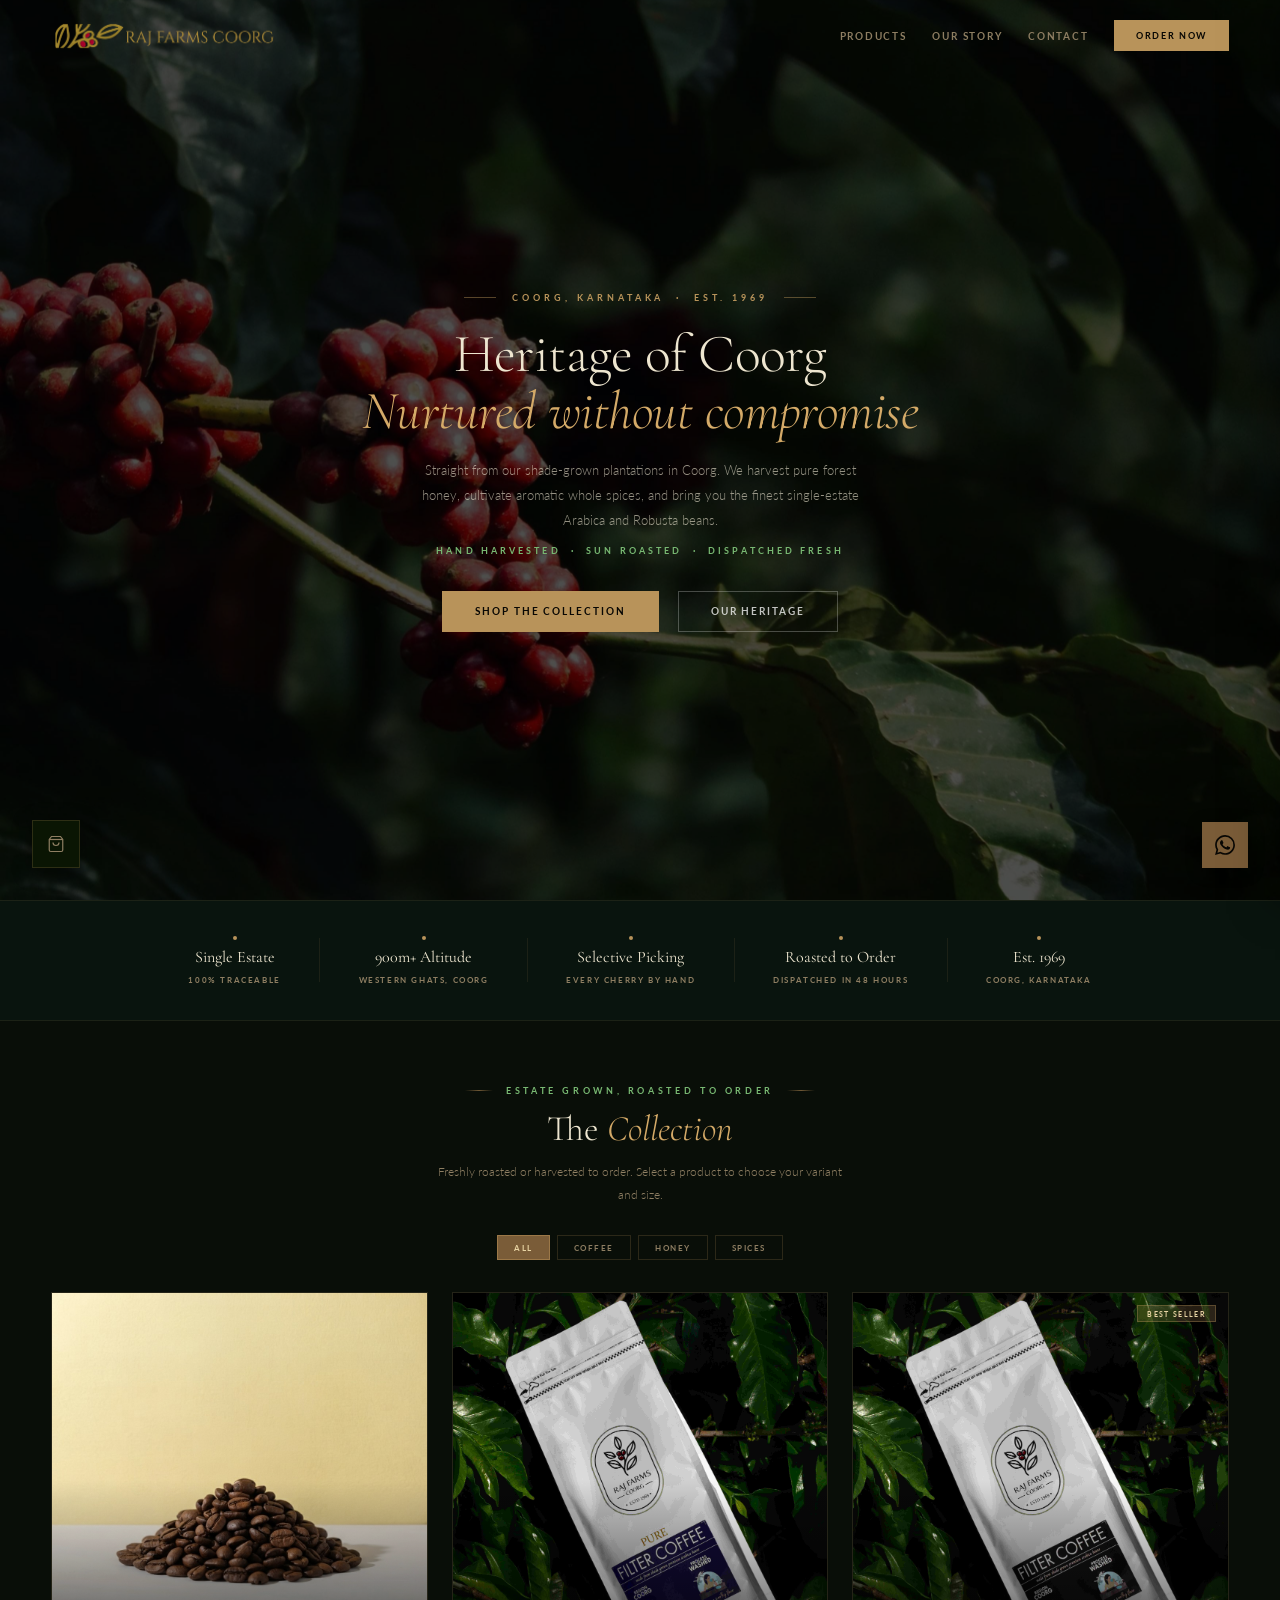
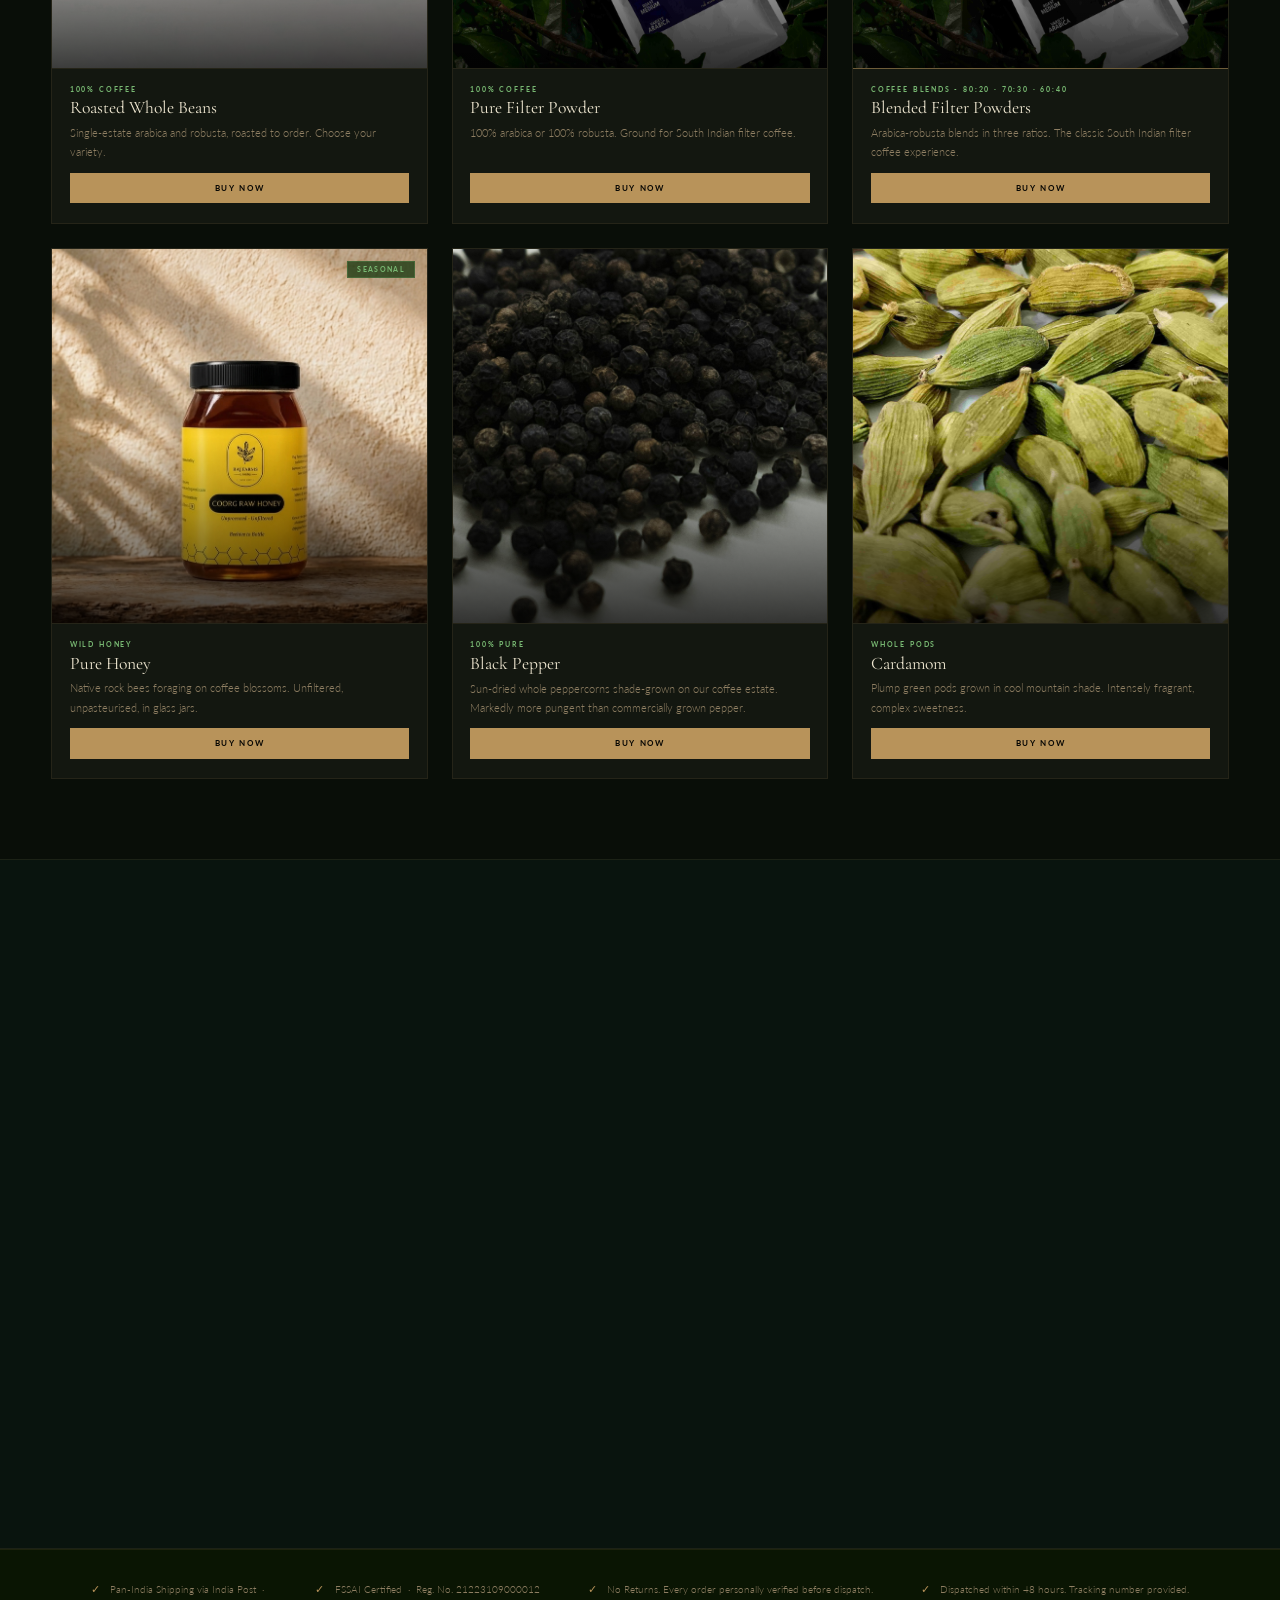
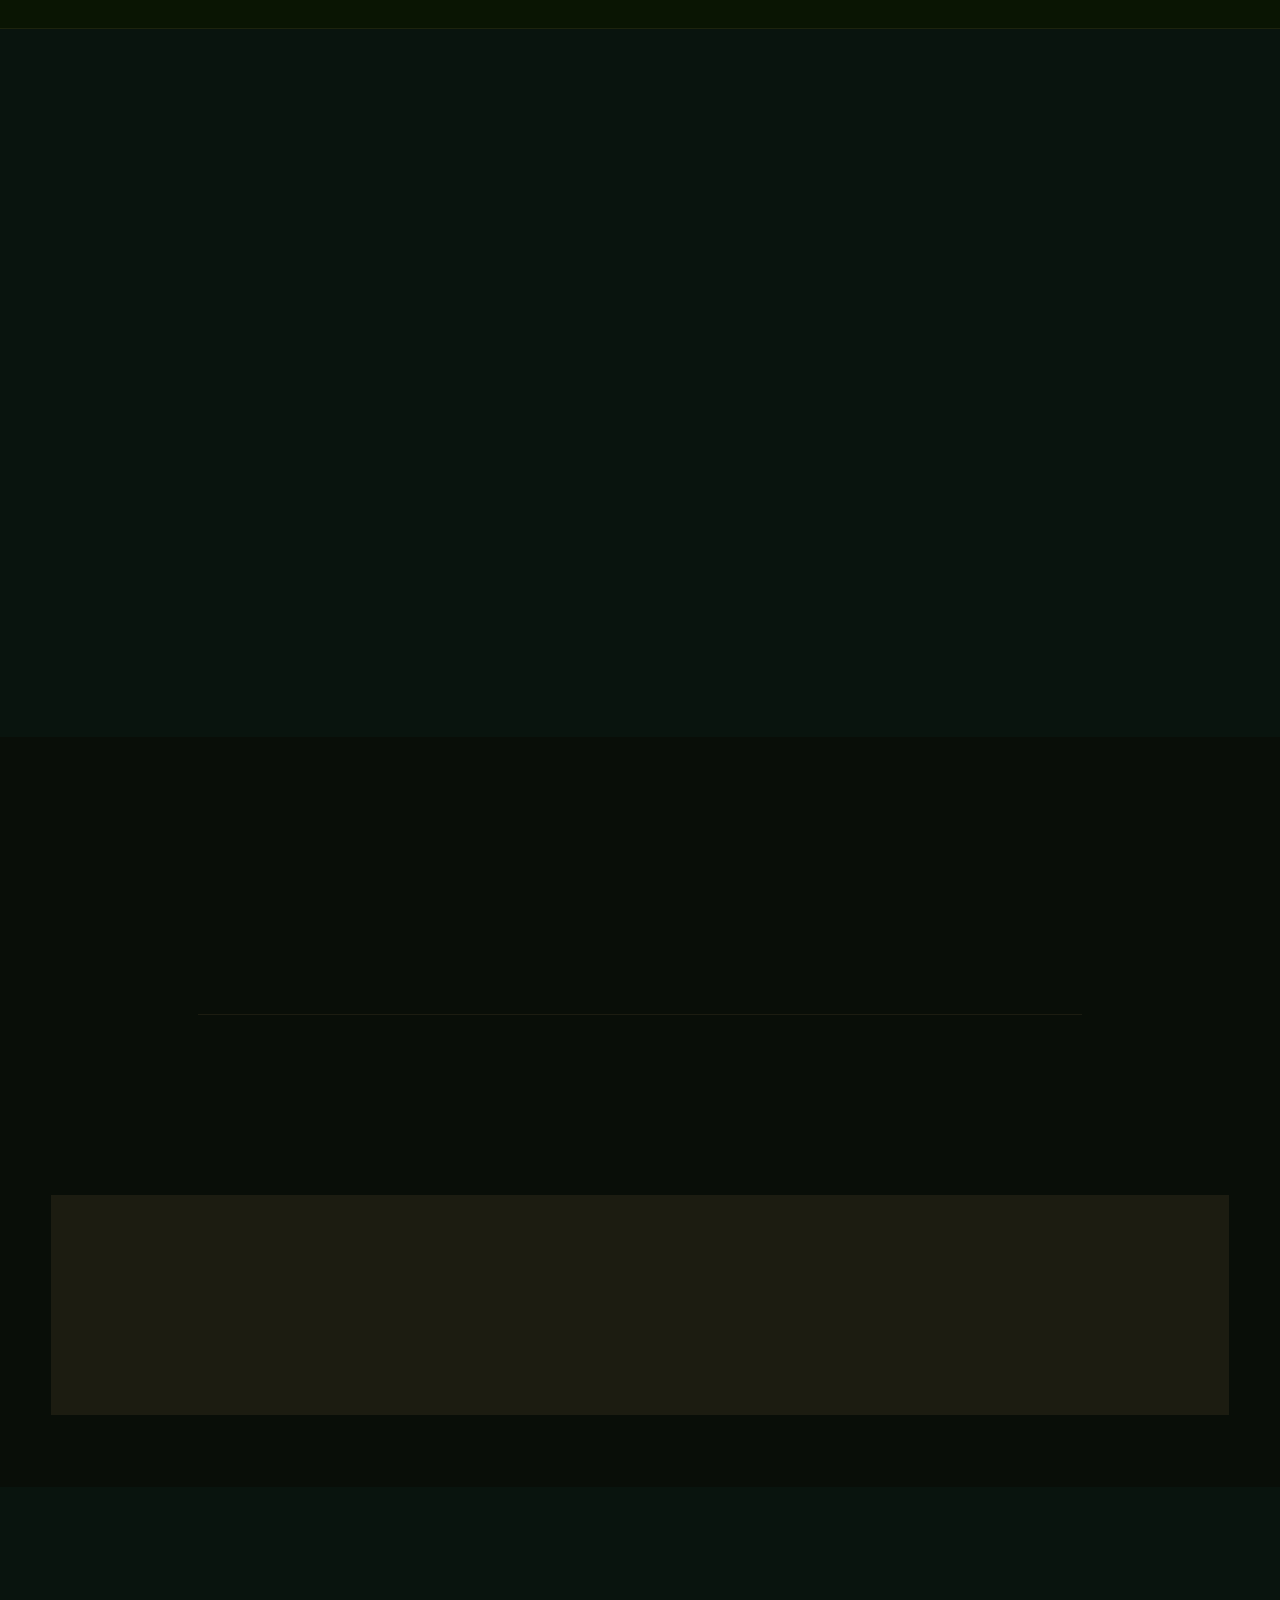
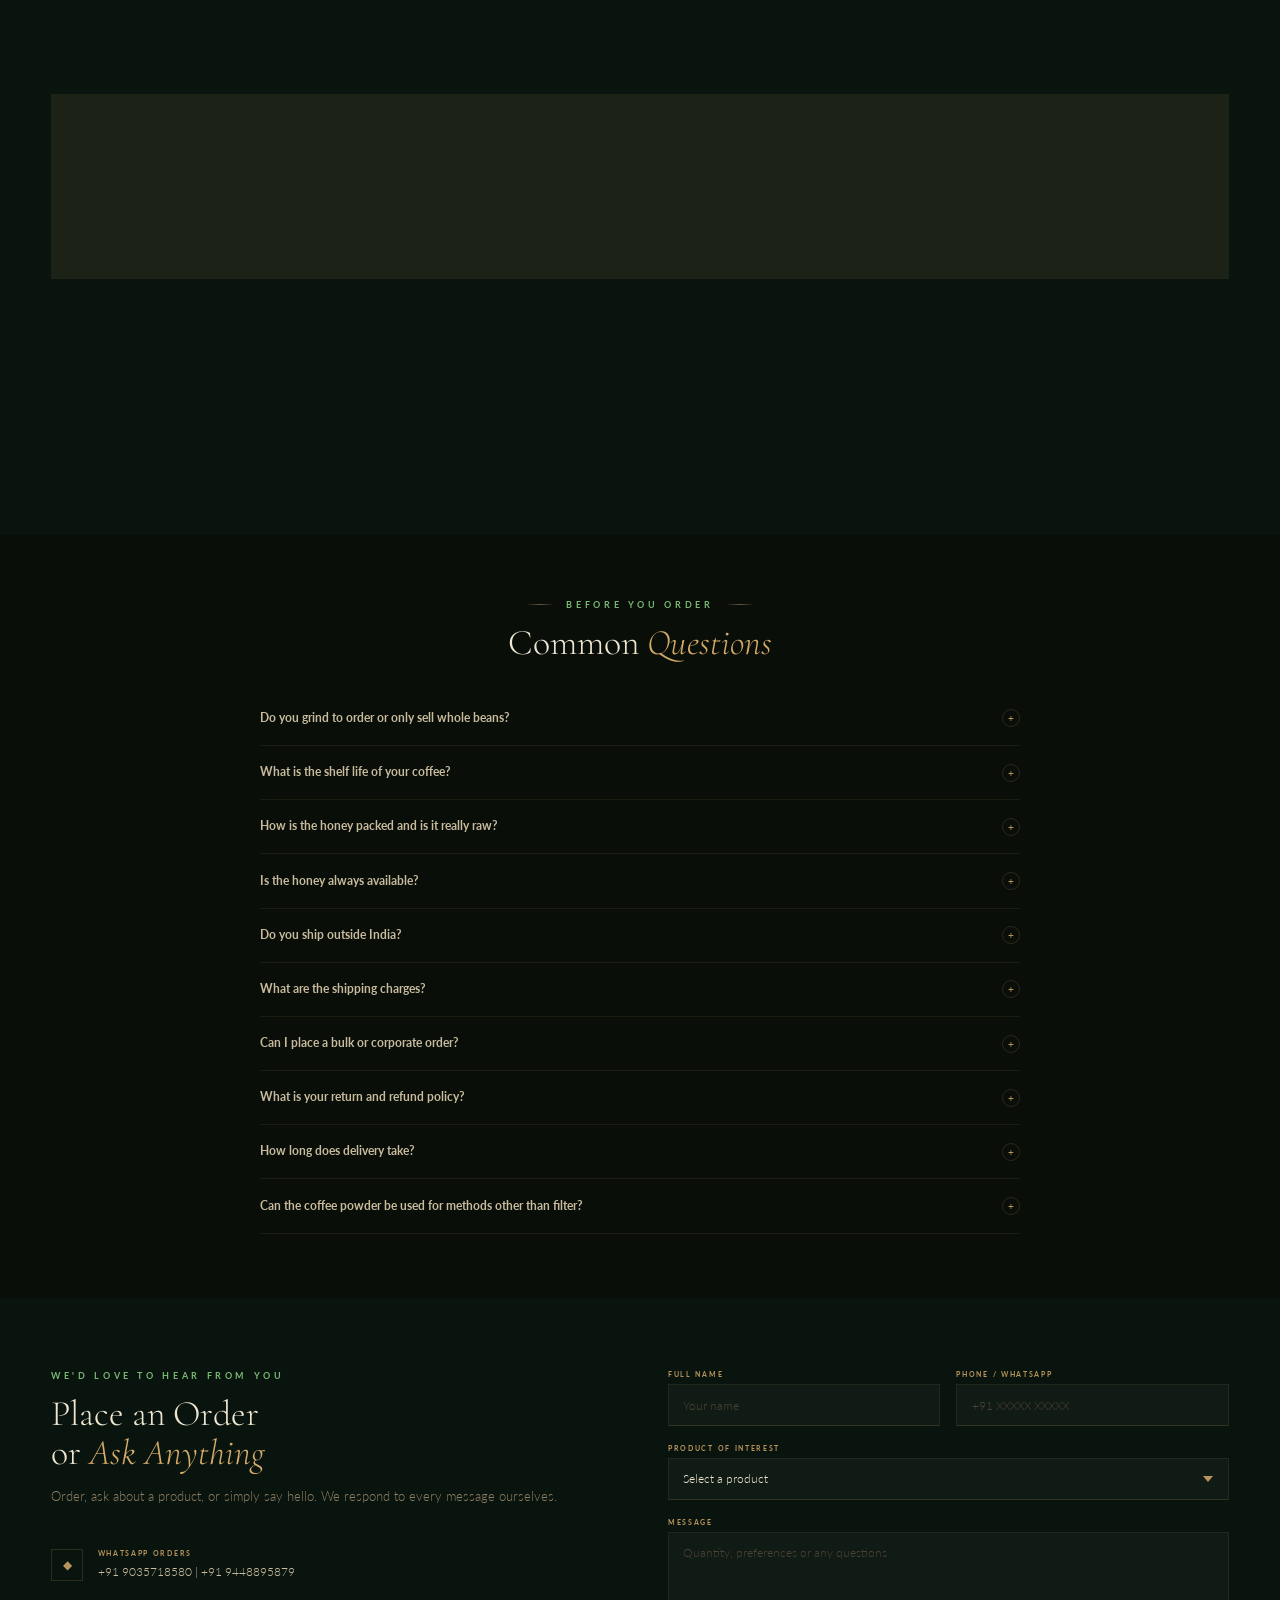
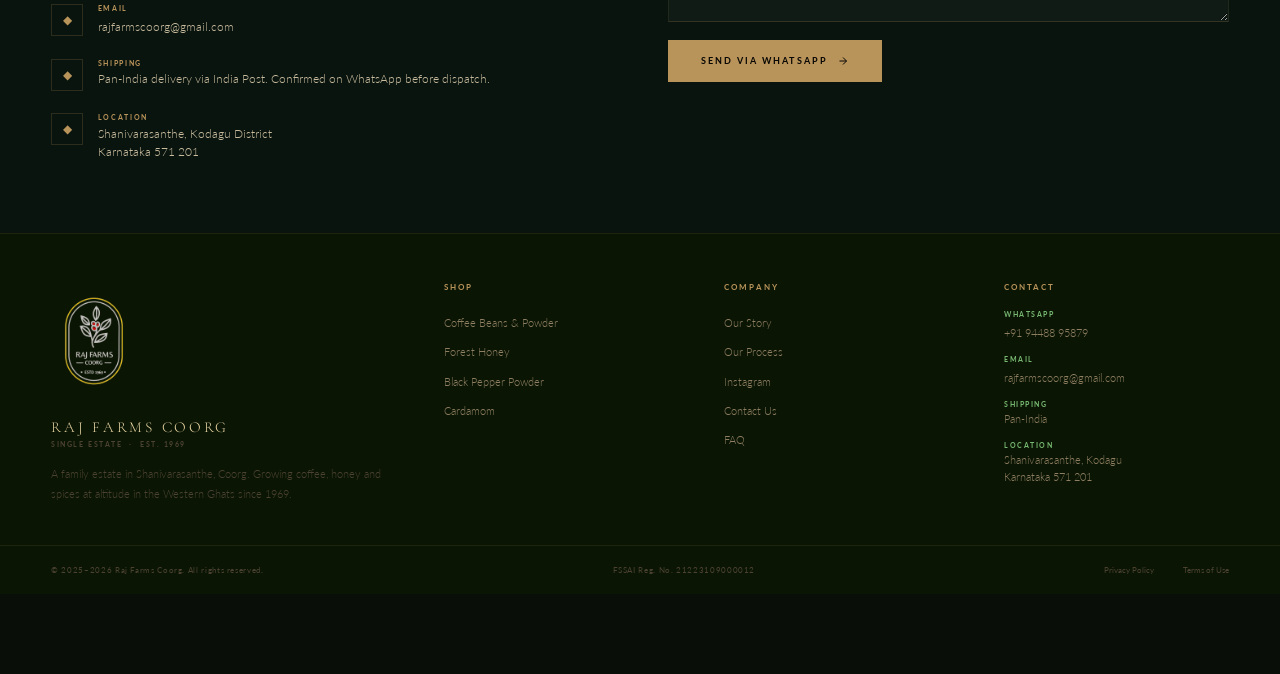
==== commit 07bea130: "Update index.html Roasted beans image code change" ====
--- a/index.html
+++ b/index.html
@@ -118,7 +118,6 @@
     <article class="product-card" data-cat="Coffee">
       <div class="product-img">
         <img src="images/products/roasted-beans.jpg"
-             onerror="this.src='https://images.unsplash.com/photo-1559056199-641a0ac8b55e?w=600&auto=format&fit=crop'"
              alt="Roasted Beans" loading="lazy">
         <div class="product-overlay"></div>
         
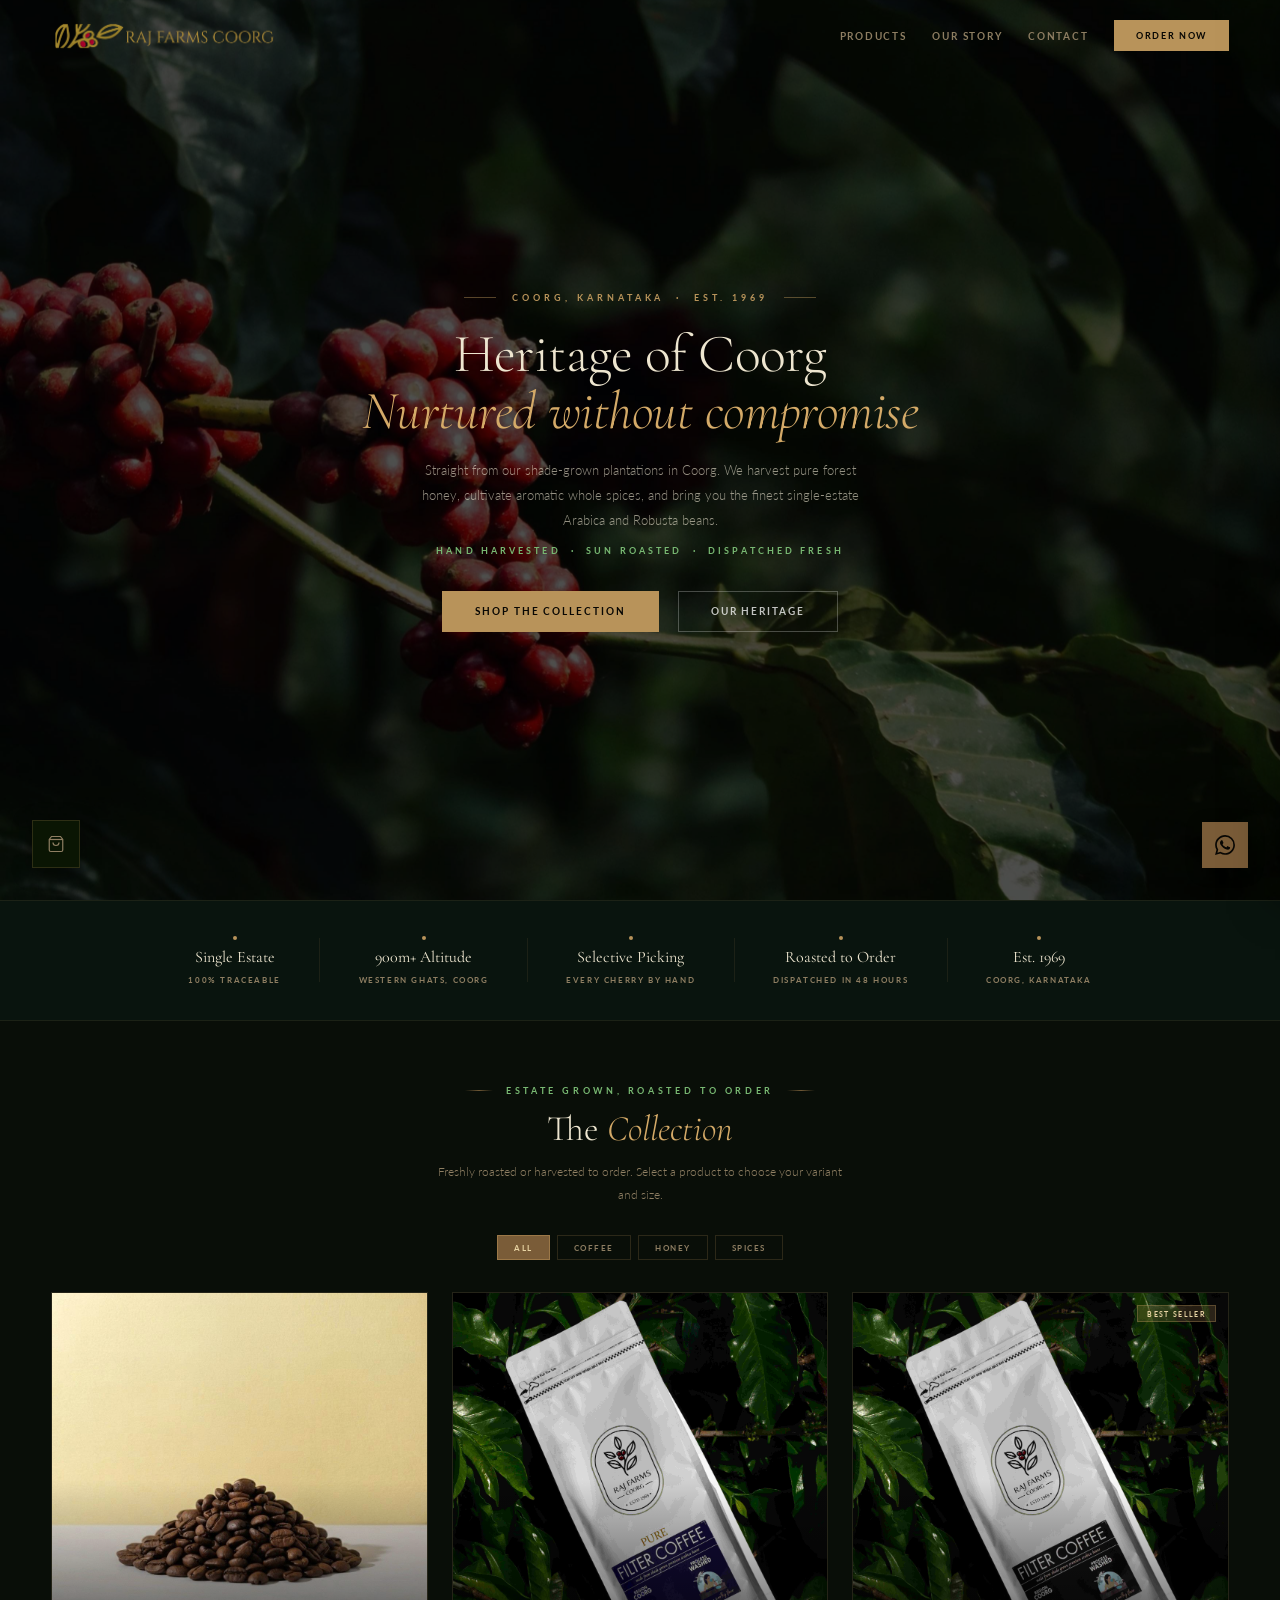
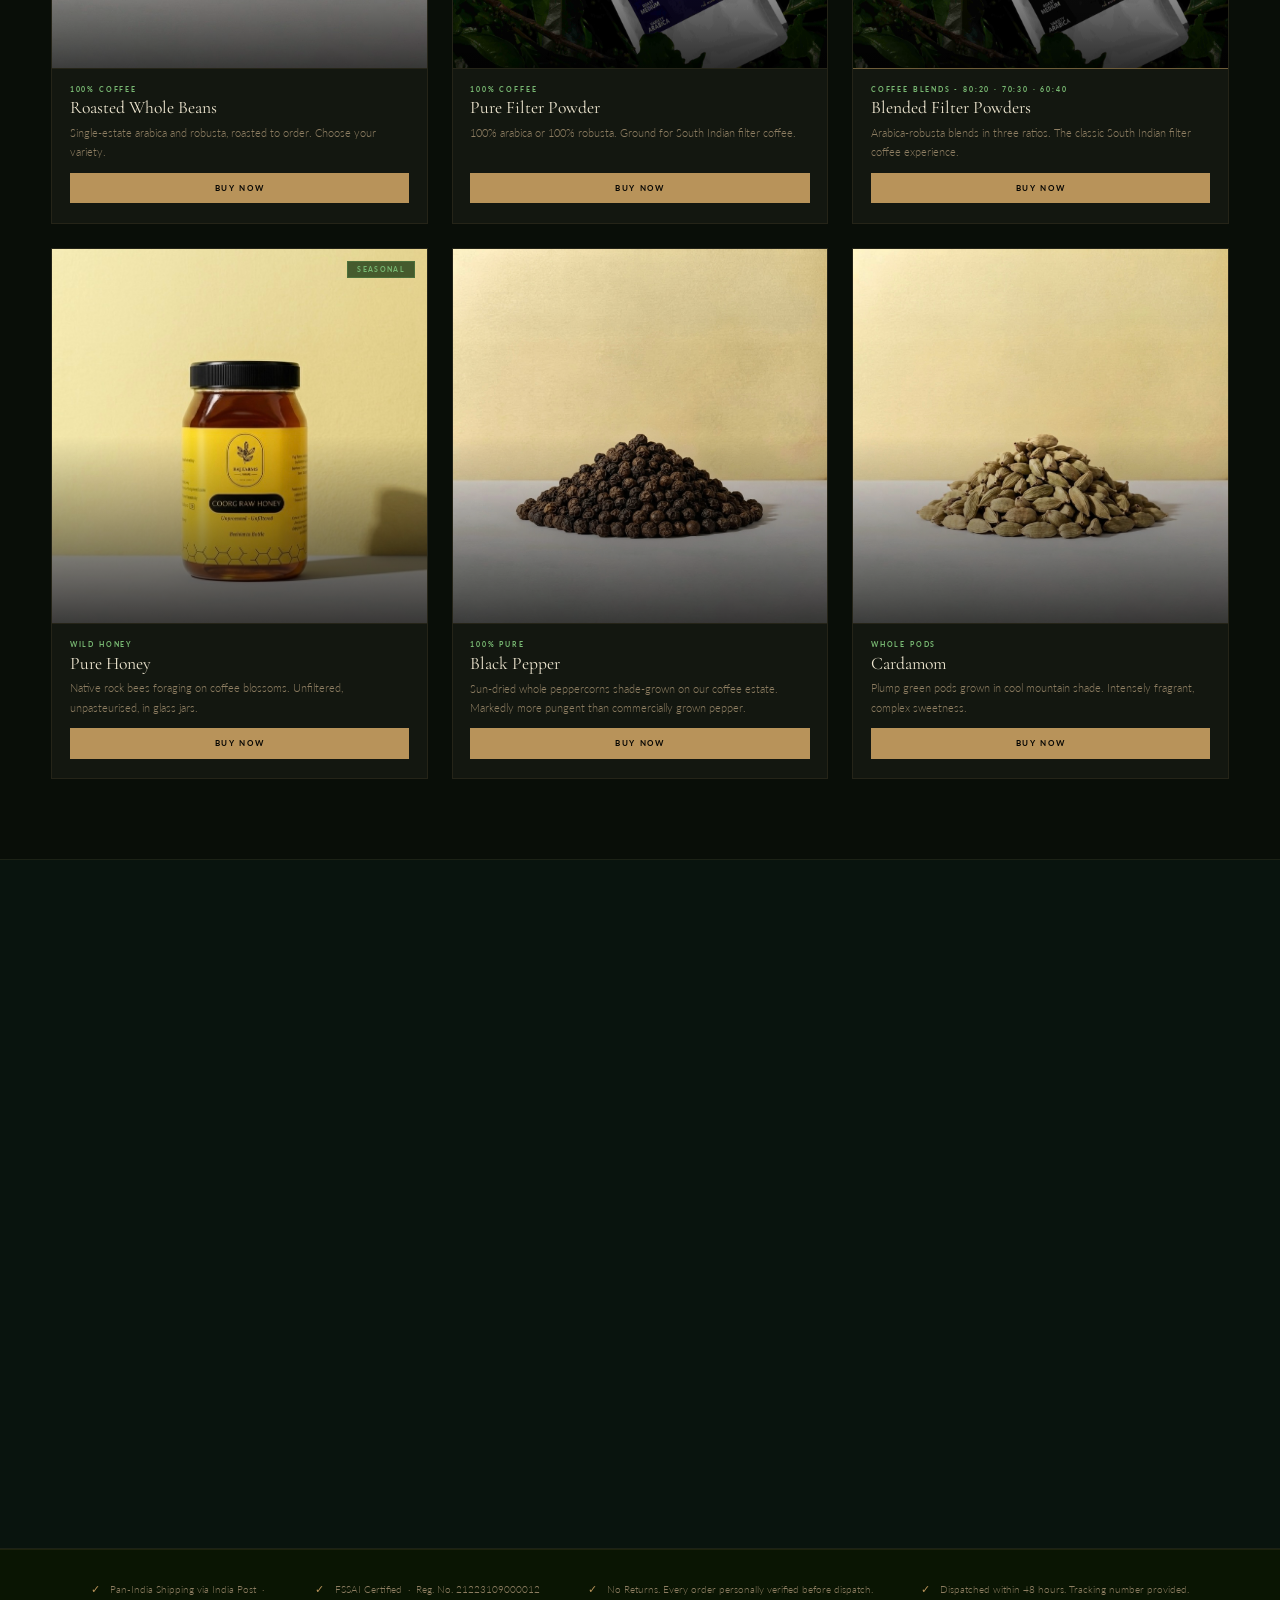
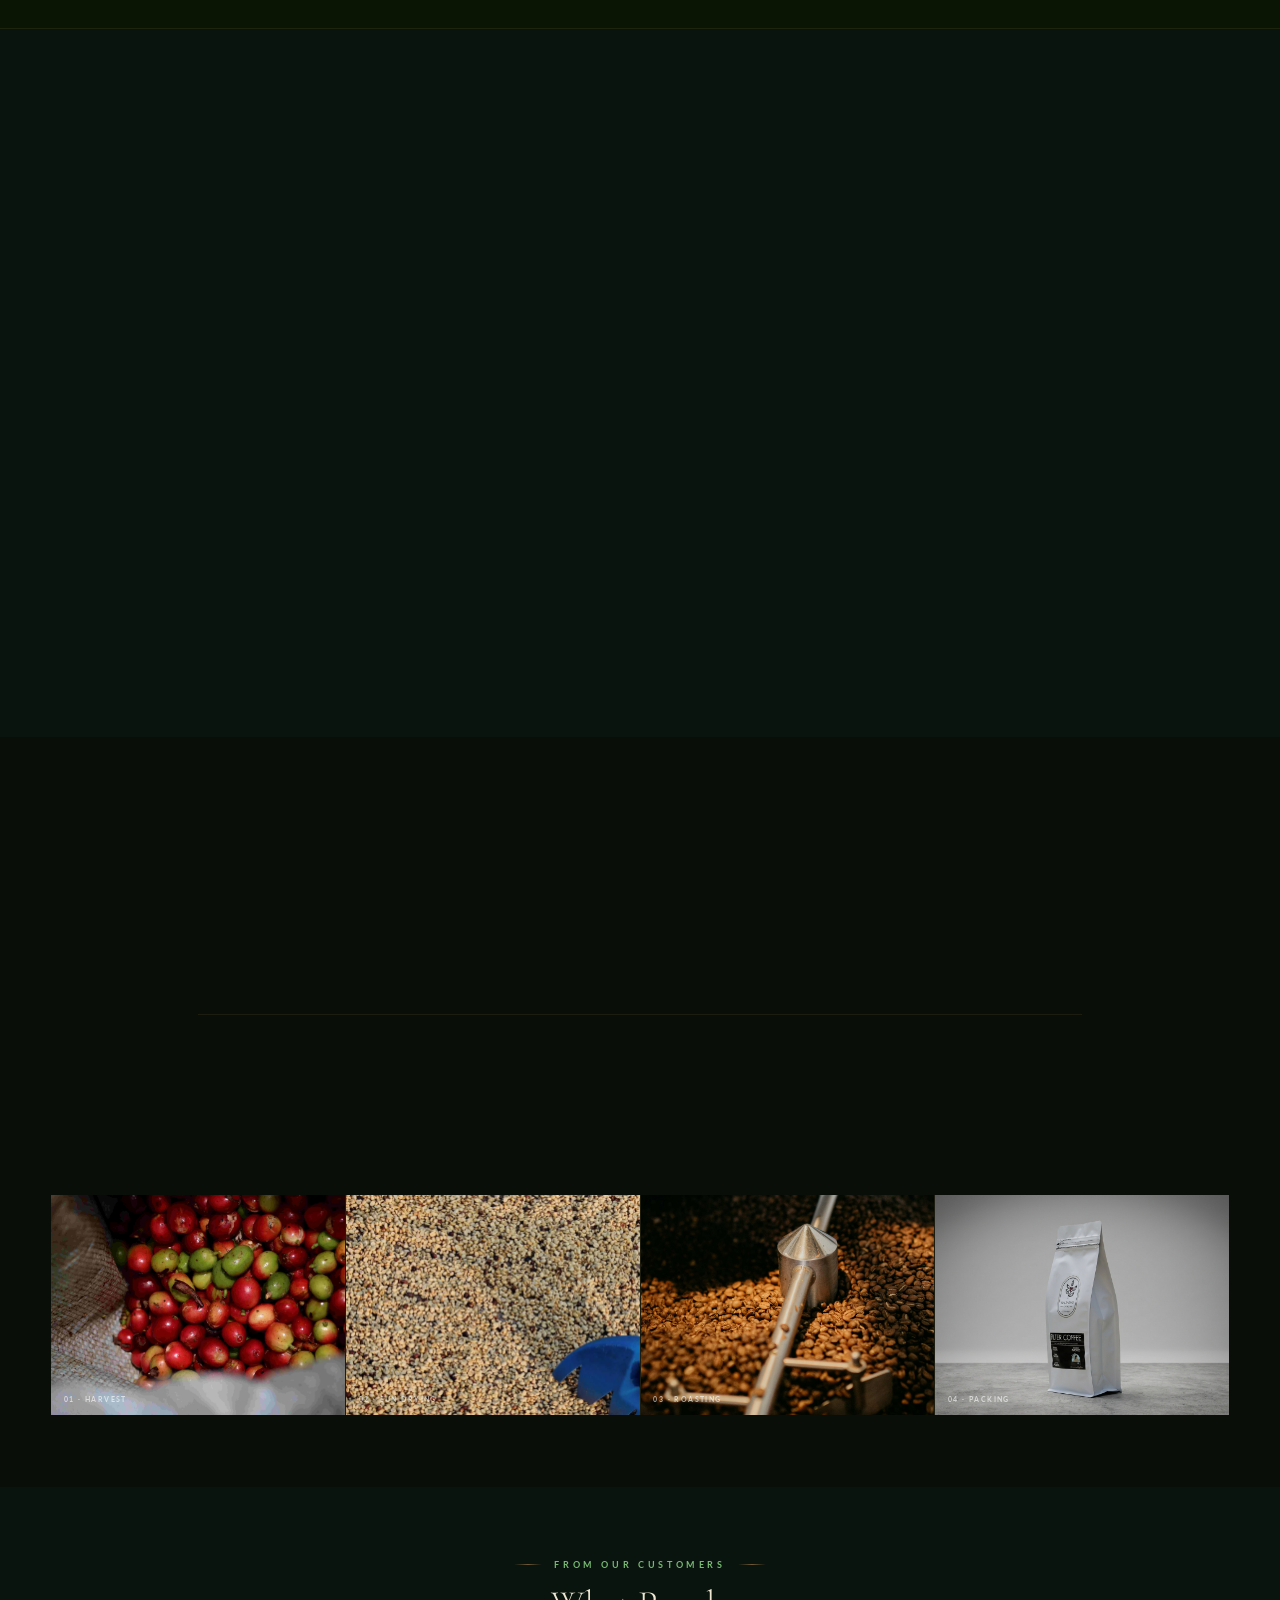
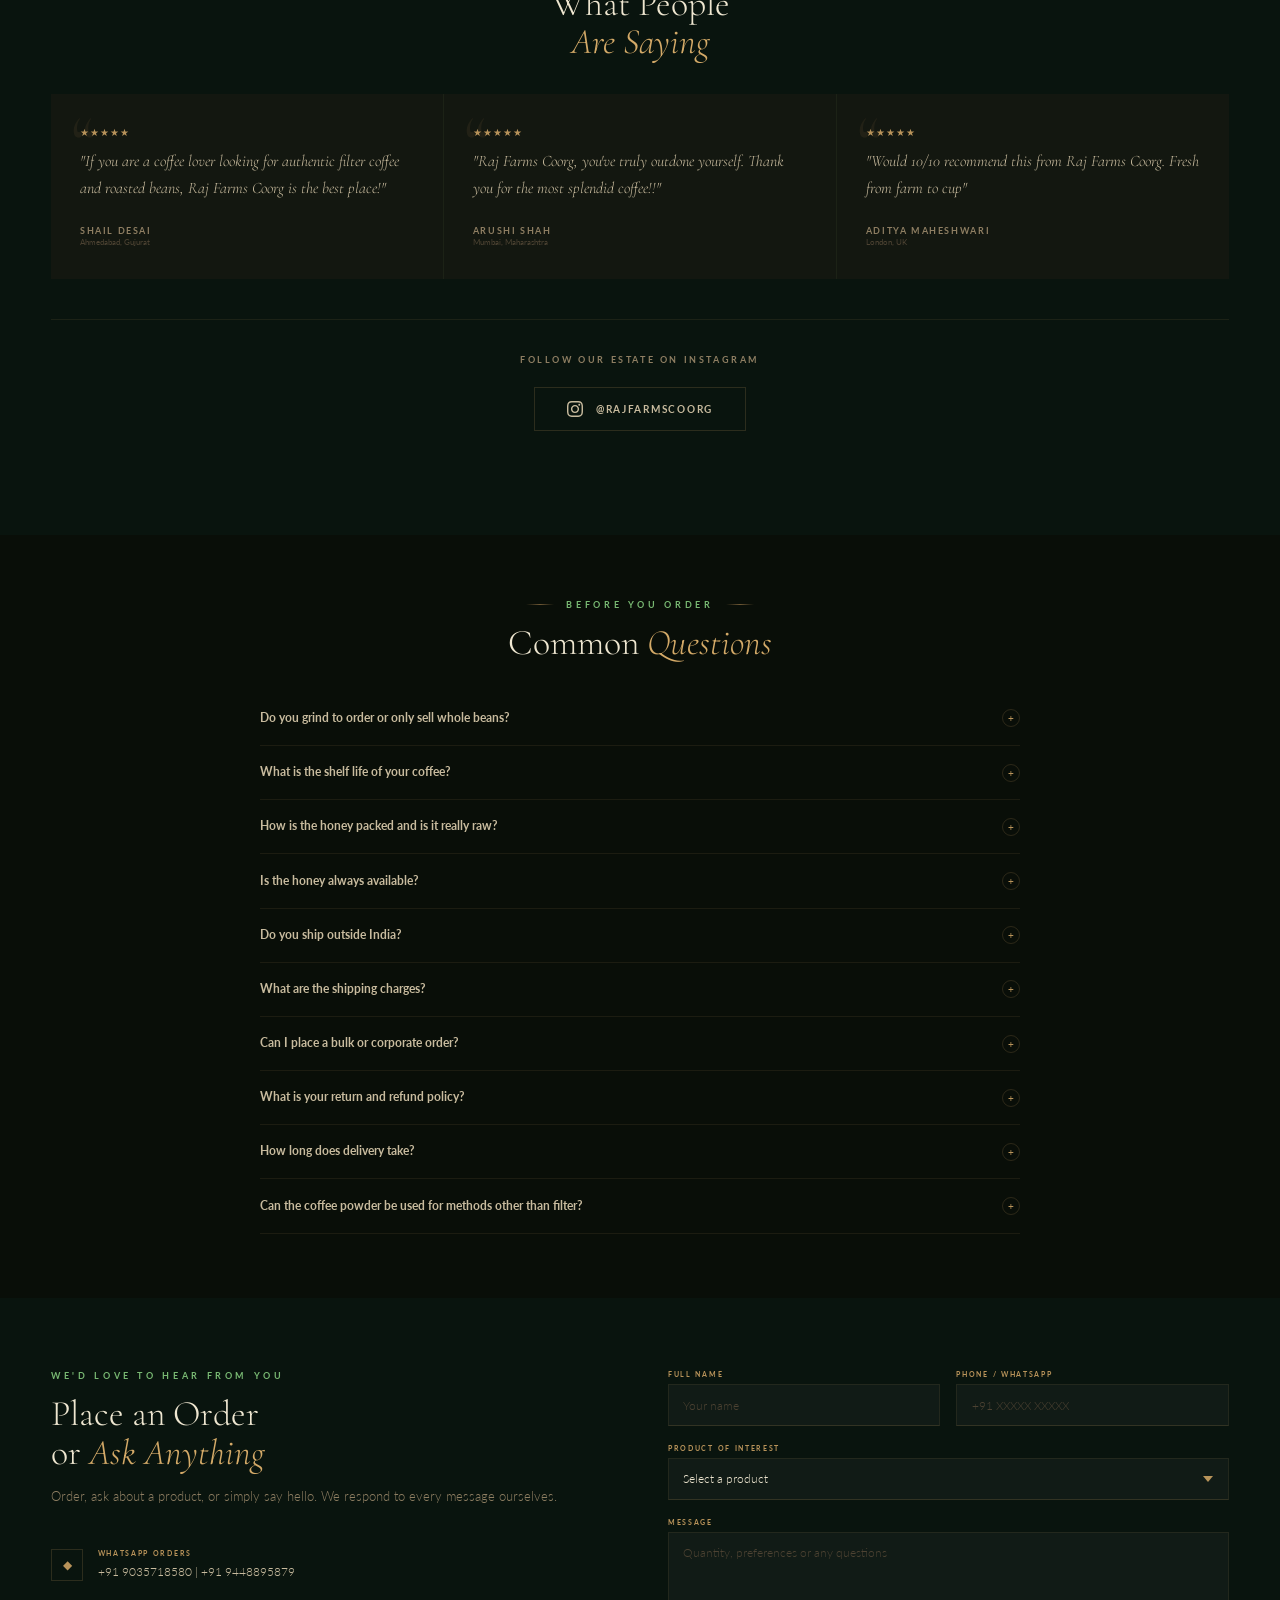
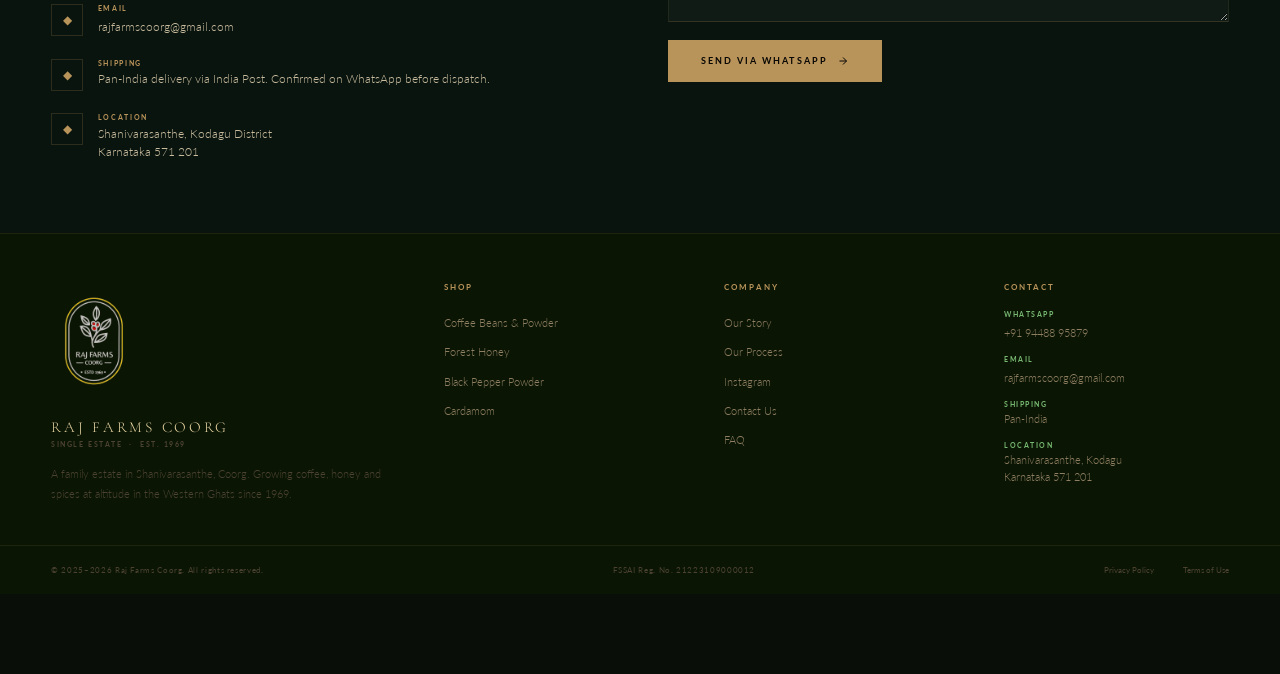
==== commit 90a33a2a: "Update index.html removed all unsplash error links" ====
--- a/index.html
+++ b/index.html
@@ -134,7 +134,6 @@
     <article class="product-card" data-cat="Coffee">
       <div class="product-img">
         <img src="images/products/filter-powder-pure.jpg"
-             onerror="this.src='https://images.unsplash.com/photo-1509042239860-f550ce710b93?w=600&auto=format&fit=crop'"
              alt="Filter Powder Pure" loading="lazy">
         <div class="product-overlay"></div>
         
@@ -151,7 +150,6 @@
     <article class="product-card product-featured" data-cat="Coffee">
       <div class="product-img">
         <img src="images/products/filter-powder-blends.jpg"
-             onerror="this.src='https://images.unsplash.com/photo-1495474472287-4d71bcdd2085?w=600&auto=format&fit=crop'"
              alt="Filter Powder Blends" loading="lazy">
         <div class="product-overlay"></div>
        
@@ -169,7 +167,6 @@
     <article class="product-card" data-cat="Honey">
       <div class="product-img">
         <img src="images/products/honey-wild.jpg"
-             onerror="this.src='https://images.unsplash.com/photo-1587049352846-4a222e784d38?w=600&auto=format&fit=crop'"
              alt="Wild Forest Honey" loading="lazy">
         <div class="product-overlay"></div>
     
@@ -187,7 +184,6 @@
     <article class="product-card" data-cat="Spices">
       <div class="product-img">
         <img src="images/products/pepper-black.jpg"
-             onerror="this.src='https://images.unsplash.com/photo-1599909631432-47e054f7e6a3?w=600&auto=format&fit=crop'"
              alt="Black Pepper Powder" loading="lazy">
         <div class="product-overlay"></div>
        
@@ -204,7 +200,6 @@
     <article class="product-card" data-cat="Spices">
       <div class="product-img">
         <img src="images/products/cardamom.jpg"
-             onerror="this.src='https://images.unsplash.com/photo-1604152135912-04a022e23696?w=600&auto=format&fit=crop'"
              alt="Cardamom" loading="lazy">
         <div class="product-overlay"></div>
 
@@ -226,7 +221,6 @@
   <div class="honey-img-wrap rev-l">
     <div class="honey-img">
       <img src="images/products/honey-wild.jpg"
-           onerror="this.src='https://images.unsplash.com/photo-1587049352846-4a222e784d38?w=900&auto=format&fit=crop'"
            alt="Wild Forest Honey" loading="lazy">
     </div>
     <div class="honey-corner"><span>Raw</span><span>Forest</span><span>Honey</span></div>
@@ -433,19 +427,19 @@
   </div>
   <div class="process-photos">
     <div class="process-photo rev">
-      <img src="images/process/01-harvest.jpg" onerror="this.src='https://images.unsplash.com/photo-1611854779393-1b2da9d400fe?w=500&auto=format&fit=crop'" alt="Harvesting" loading="lazy">
+      <img src="images/process/01-harvest.jpg" alt="Harvesting" loading="lazy">
       <span class="process-photo-label">01 &middot; Harvest</span>
     </div>
     <div class="process-photo rev">
-      <img src="images/process/02-dry.jpg" onerror="this.src='https://images.unsplash.com/photo-1447933601403-0c6688de566e?w=500&auto=format&fit=crop'" alt="Sun drying" loading="lazy">
+      <img src="images/process/02-dry.jpg" alt="Sun drying" loading="lazy">
       <span class="process-photo-label">02 &middot; Sun Drying</span>
     </div>
     <div class="process-photo rev">
-      <img src="images/process/03-roast.jpg" onerror="this.src='https://images.unsplash.com/photo-1559056199-641a0ac8b55e?w=500&auto=format&fit=crop'" alt="Roasting" loading="lazy">
+      <img src="images/process/03-roast.jpg" alt="Roasting" loading="lazy">
       <span class="process-photo-label">03 &middot; Roasting</span>
     </div>
     <div class="process-photo rev">
-      <img src="images/process/04-pack.jpg" onerror="this.src='https://images.unsplash.com/photo-1509042239860-f550ce710b93?w=500&auto=format&fit=crop'" alt="Packing" loading="lazy">
+      <img src="images/process/04-pack.jpg" alt="Packing" loading="lazy">
       <span class="process-photo-label">04 &middot; Packing</span>
     </div>
   </div>
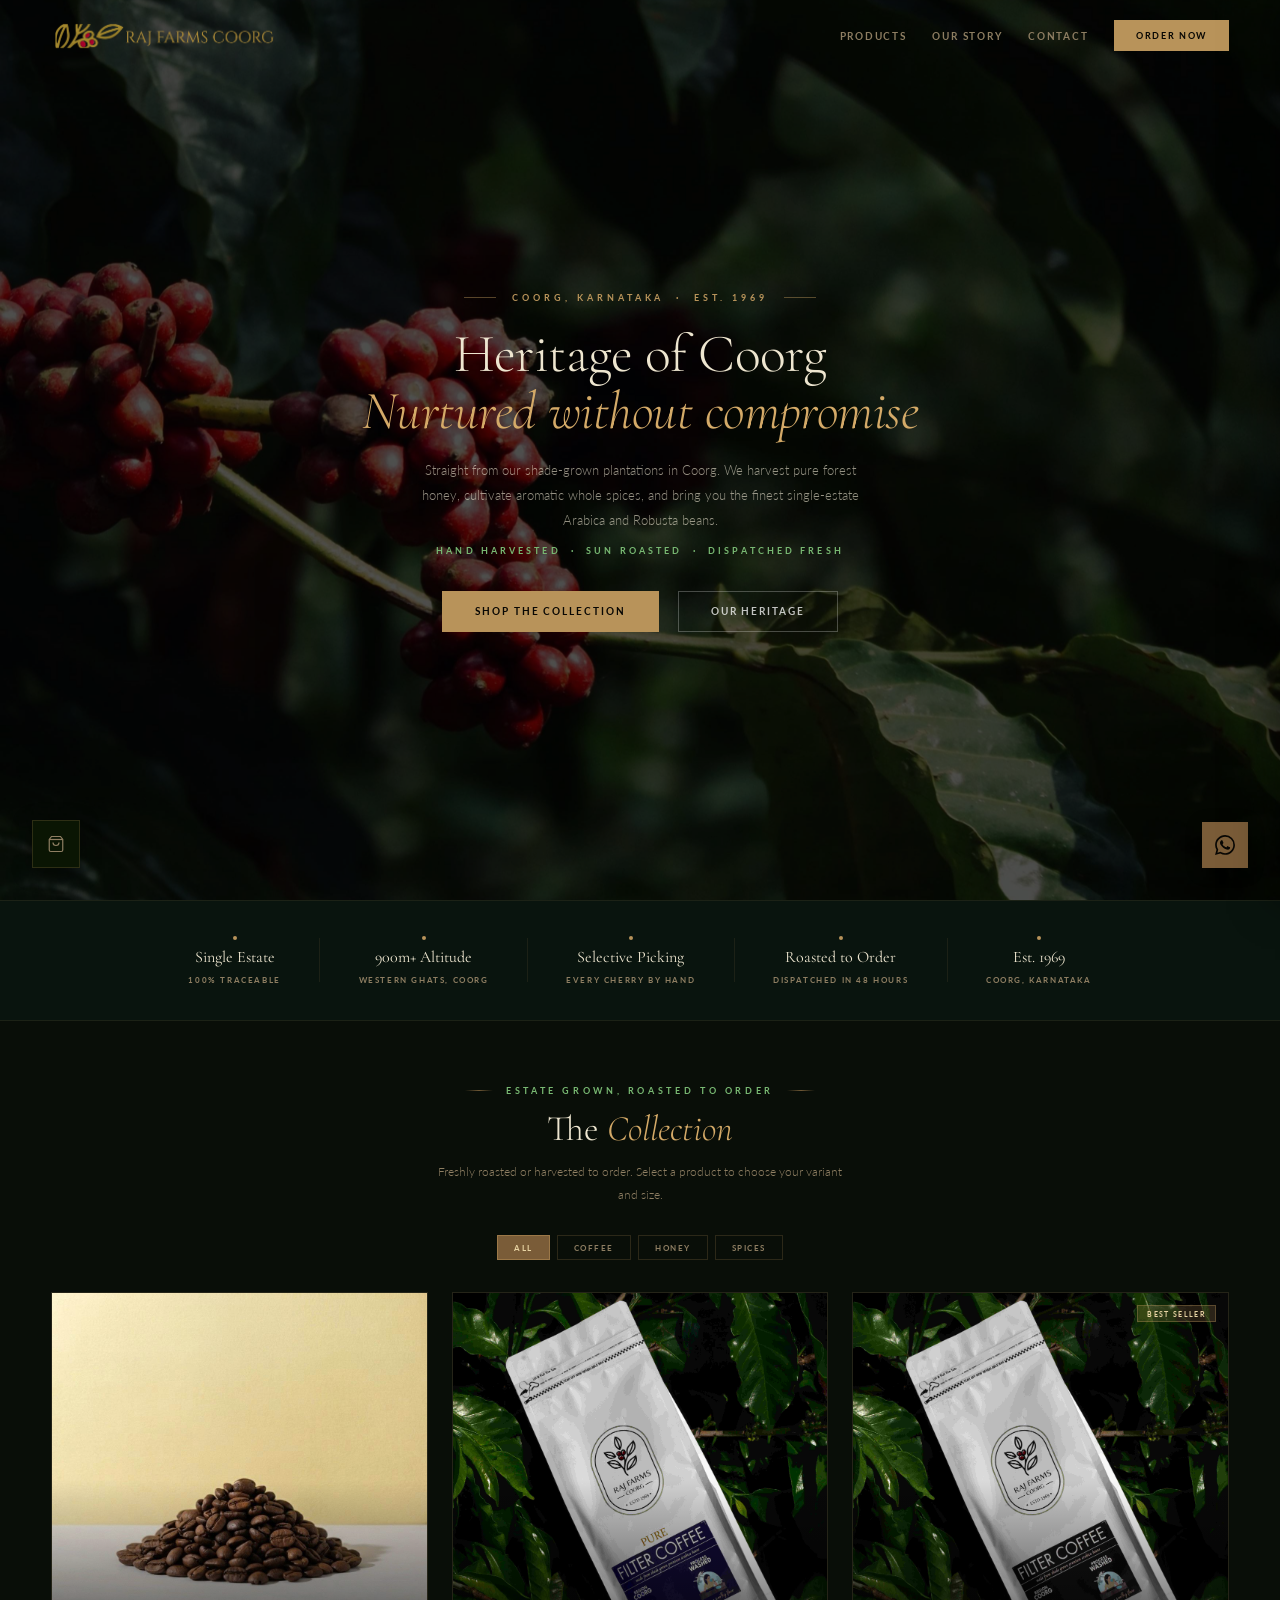
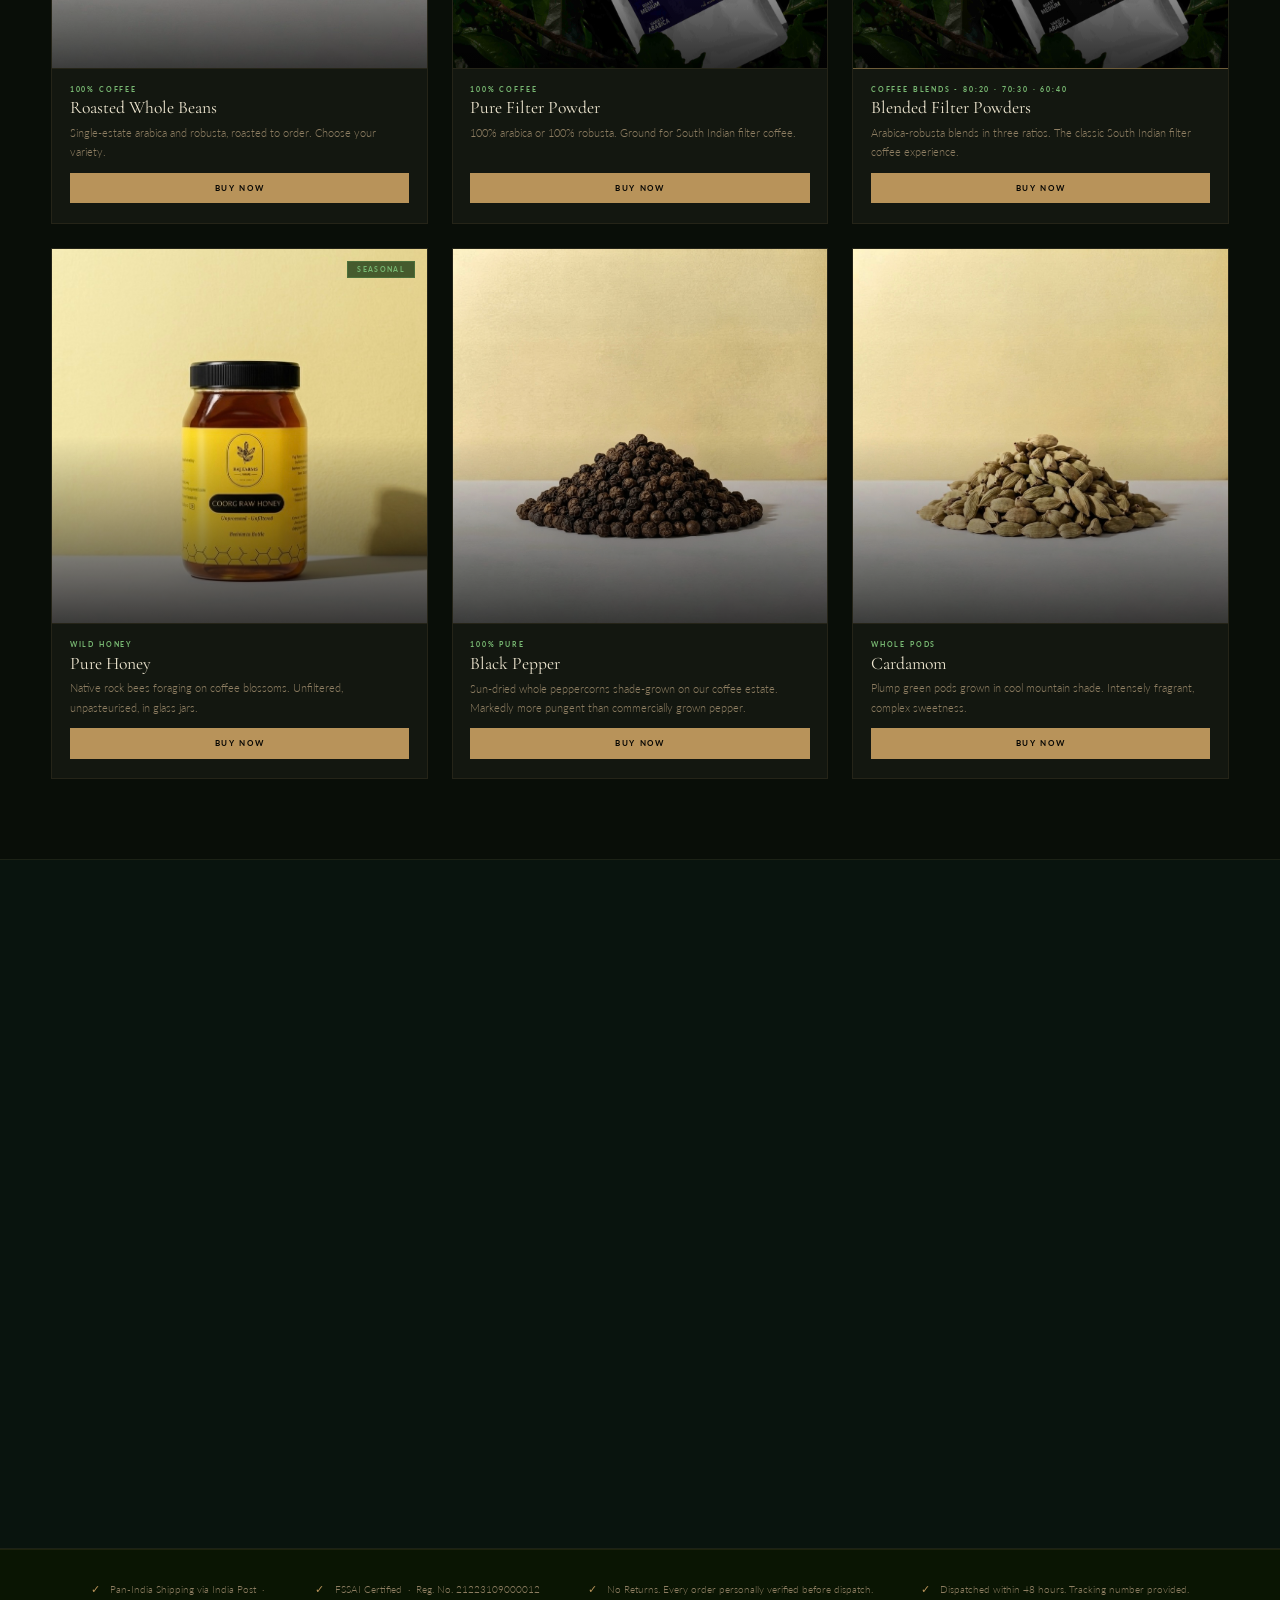
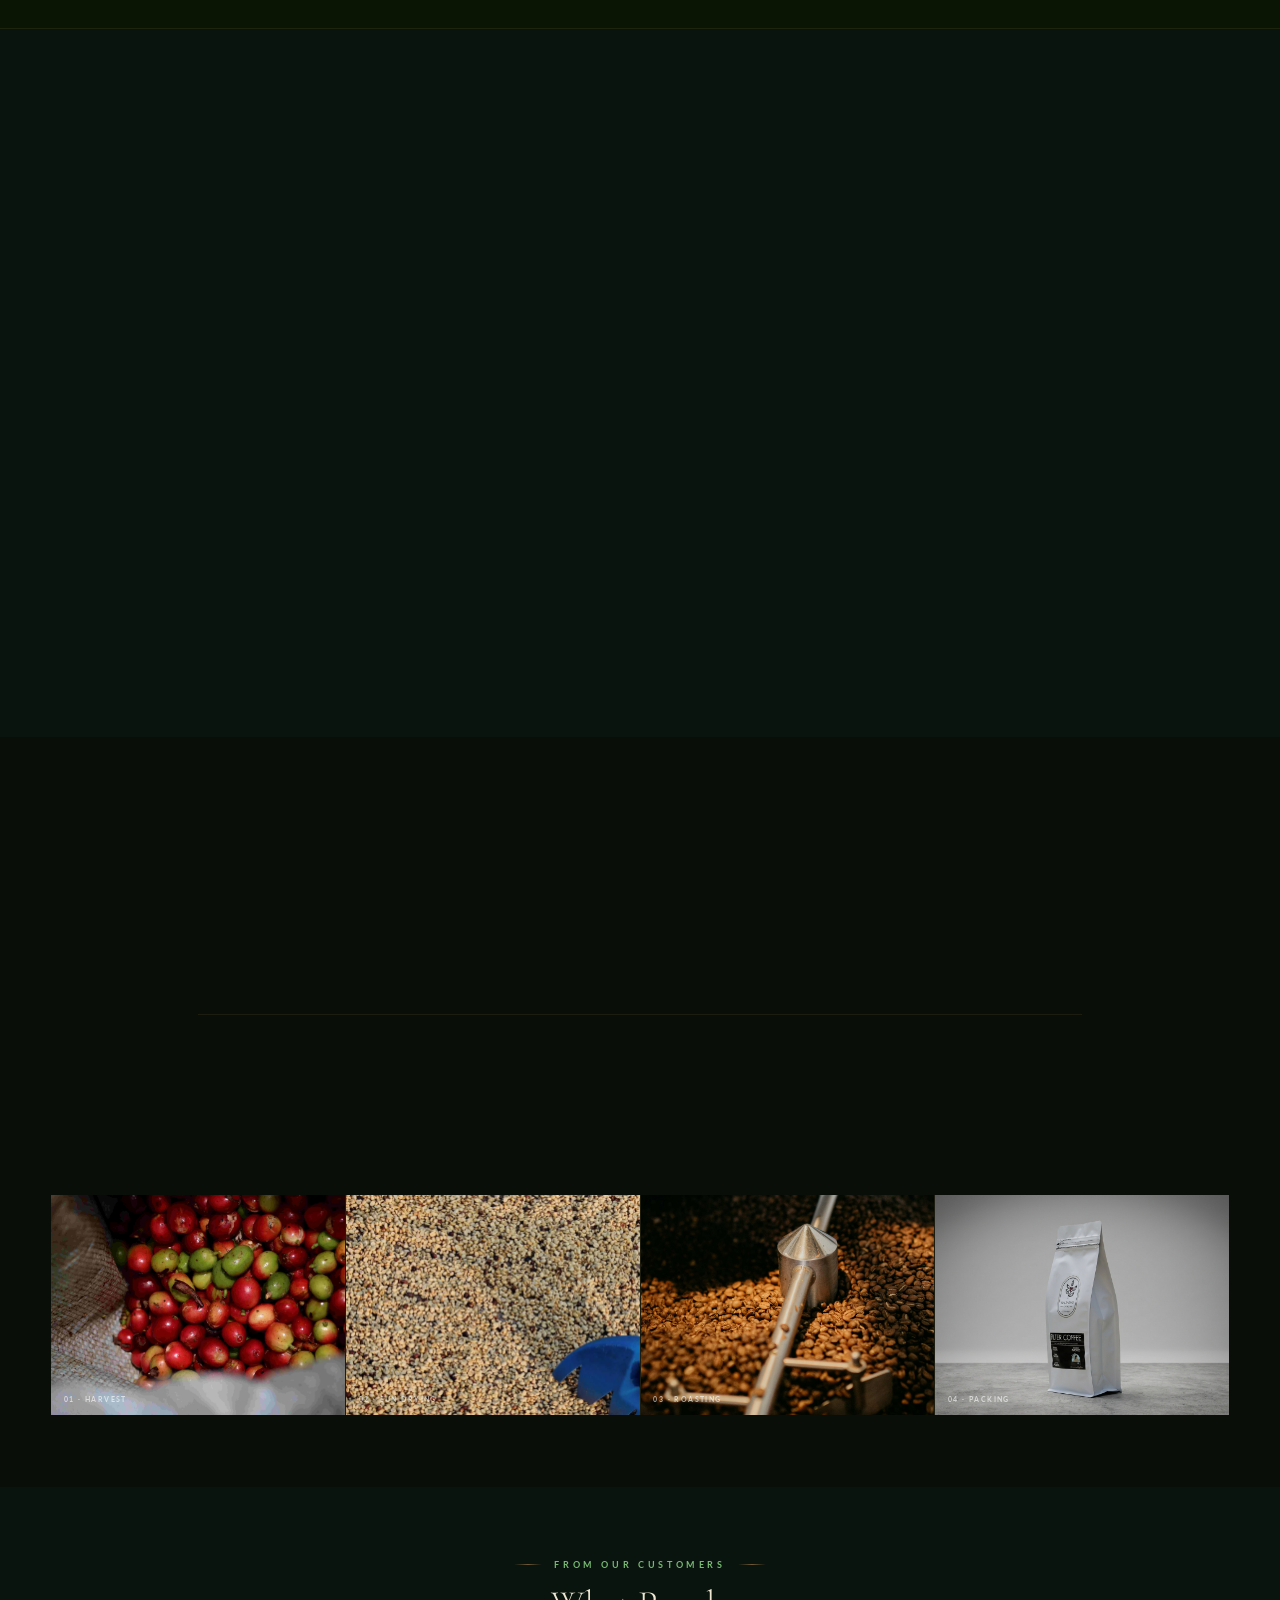
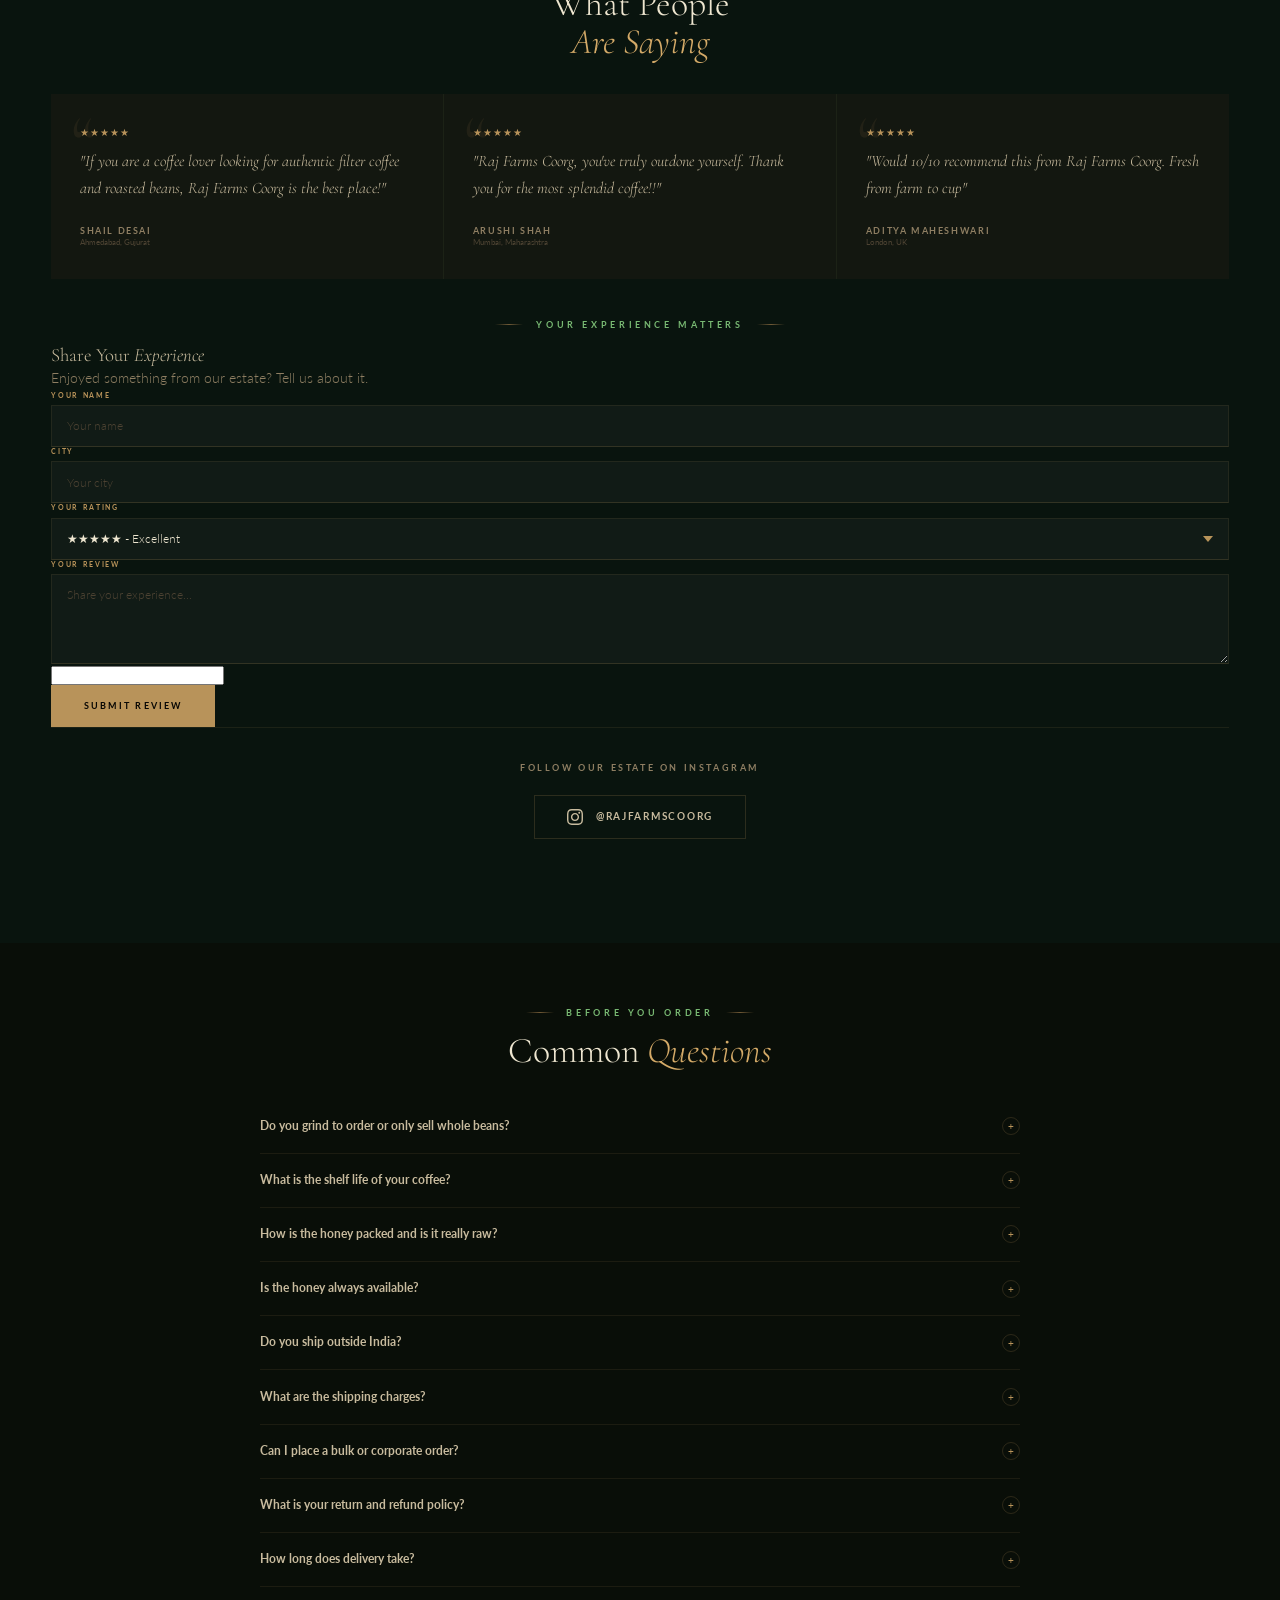
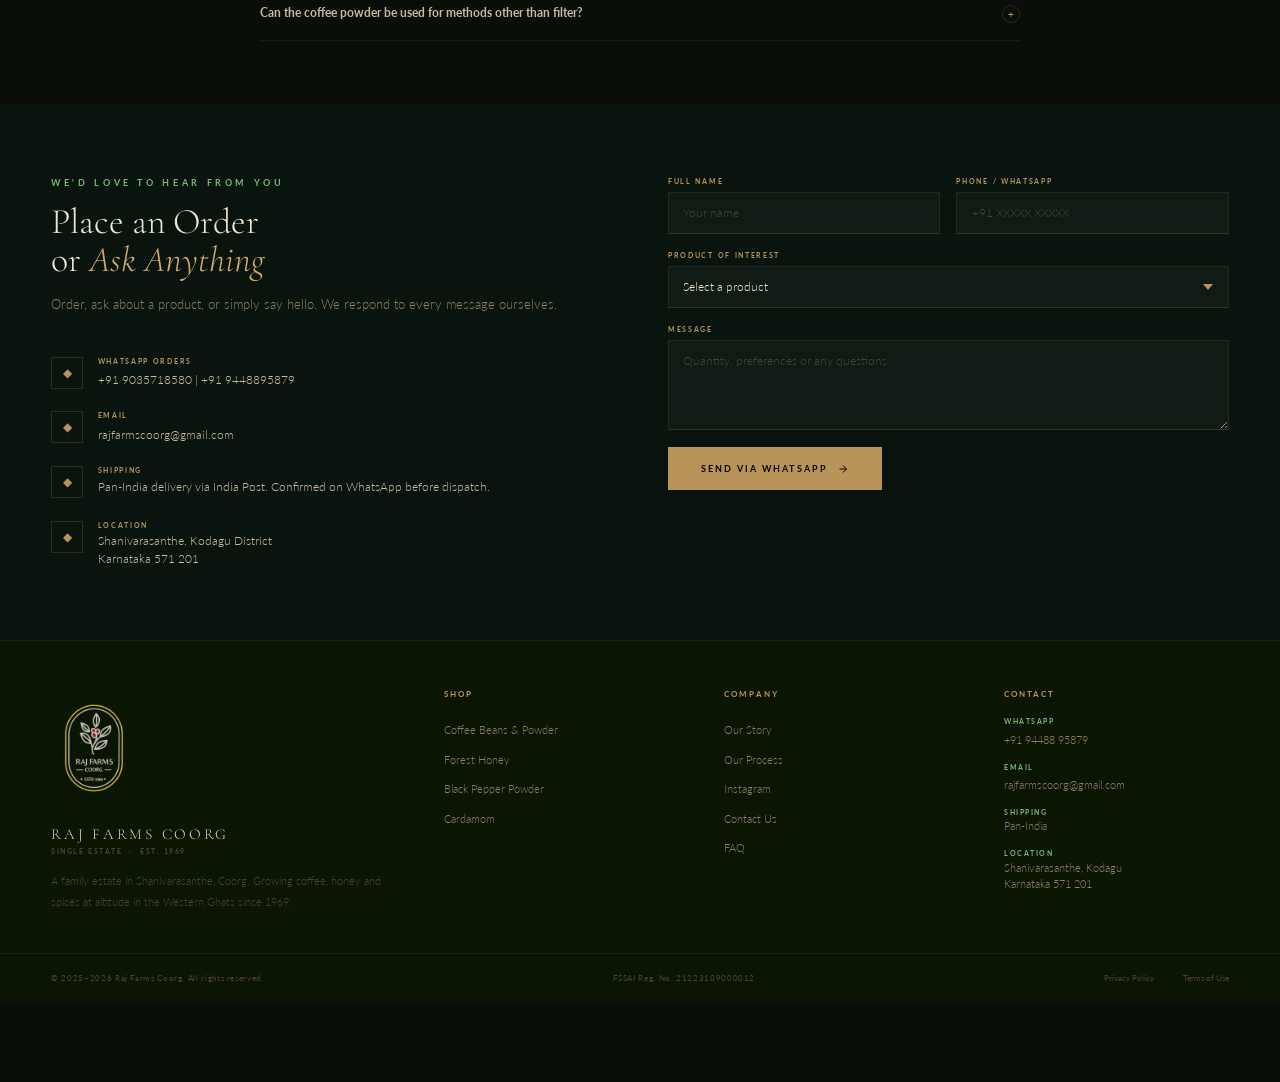
==== commit 032d6691: "Update index.html" ====
--- a/index.html
+++ b/index.html
@@ -451,7 +451,7 @@
     <div class="section-tag center">From Our Customers</div>
     <h2 class="section-title">What People<br><em>Are Saying</em></h2>
   </div>
-  <div class="testimonial-grid">
+  <div class="testimonial-grid" id="testimonial-grid">
     <div class="testimonial-card rev">
       <div class="testimonial-stars">&#9733;&#9733;&#9733;&#9733;&#9733;</div>
       <p class="testimonial-text">"If you are a coffee lover looking for authentic filter coffee and roasted beans, Raj Farms Coorg is the best place!"</p>
@@ -471,6 +471,69 @@
       <div class="testimonial-loc">London, UK</div>
     </div>
   </div>
+
+
+
+
+
+
+
+<div class="customer-review-form rev">
+  <div class="review-form-heading">
+    <div class="section-tag center">Your Experience Matters</div>
+    <h3>Share Your <em>Experience</em></h3>
+    <p>Enjoyed something from our estate? Tell us about it.</p>
+  </div>
+
+  <form id="customer-review-form">
+    <div class="form-group">
+      <label class="form-label" for="review-name">Your Name</label>
+      <input class="form-input" type="text" id="review-name"
+             maxlength="40" placeholder="Your name" required>
+    </div>
+
+    <div class="form-group">
+      <label class="form-label" for="review-city">City</label>
+      <input class="form-input" type="text" id="review-city"
+             maxlength="40" placeholder="Your city">
+    </div>
+
+    <div class="form-group">
+      <label class="form-label">Your Rating</label>
+      <select class="form-select" id="review-rating" required>
+        <option value="5">★★★★★ - Excellent</option>
+        <option value="4">★★★★ - Very Good</option>
+        <option value="3">★★★ - Good</option>
+        <option value="2">★★ - Fair</option>
+        <option value="1">★ - Poor</option>
+      </select>
+    </div>
+
+    <div class="form-group">
+      <label class="form-label" for="review-message">Your Review</label>
+      <textarea class="form-textarea" id="review-message"
+                maxlength="400" minlength="10"
+                placeholder="Share your experience..." required></textarea>
+    </div>
+
+    <!-- Spam protection. Leave this field empty. -->
+    <div class="review-honeypot" aria-hidden="true">
+      <input type="text" id="review-website" tabindex="-1"
+             autocomplete="off">
+    </div>
+
+    <button type="submit" class="form-submit" id="review-submit">
+      Submit Review
+    </button>
+
+    <p id="review-status" role="status" aria-live="polite"></p>
+  </form>
+</div>
+
+
+
+
+	
   <div class="instagram-strip rev">
     <p class="instagram-label">Follow our estate on Instagram</p>
     <a href="https://instagram.com/rajfarmscoorg" target="_blank" rel="noopener" class="instagram-link">
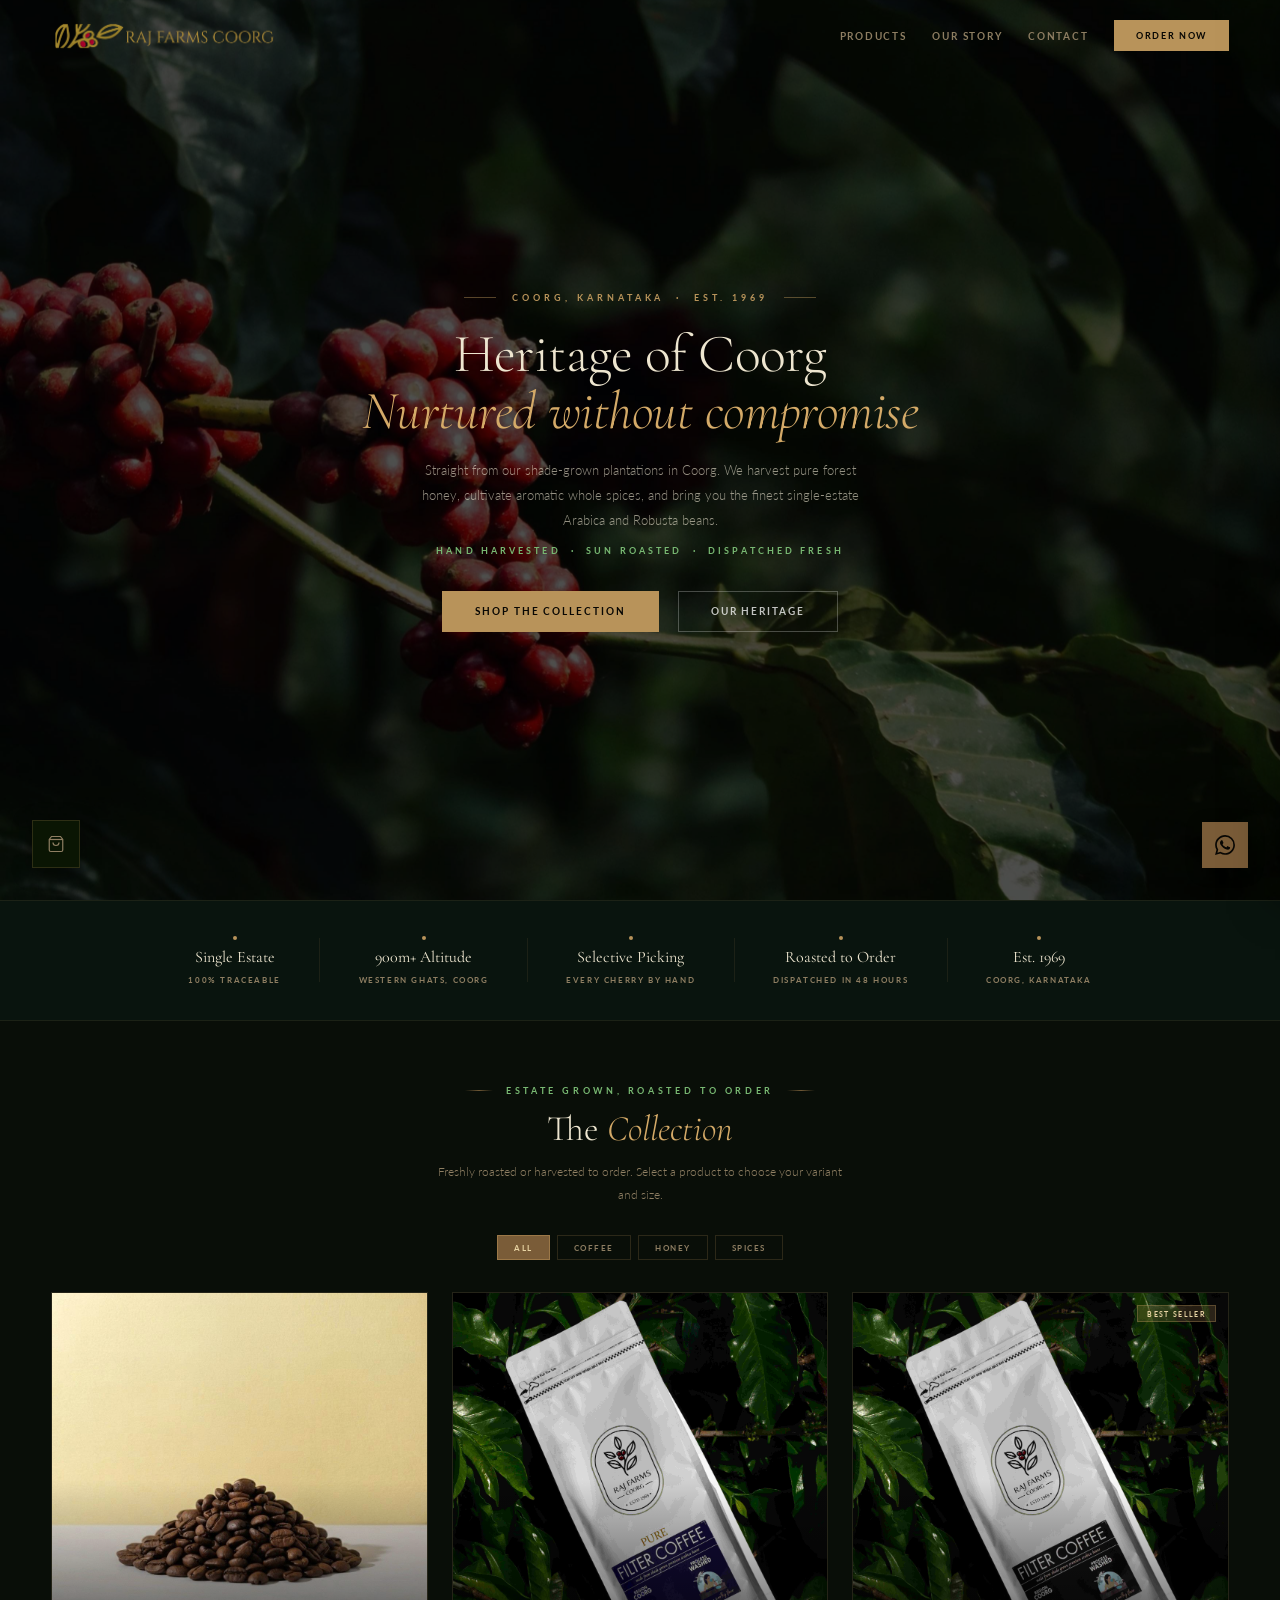
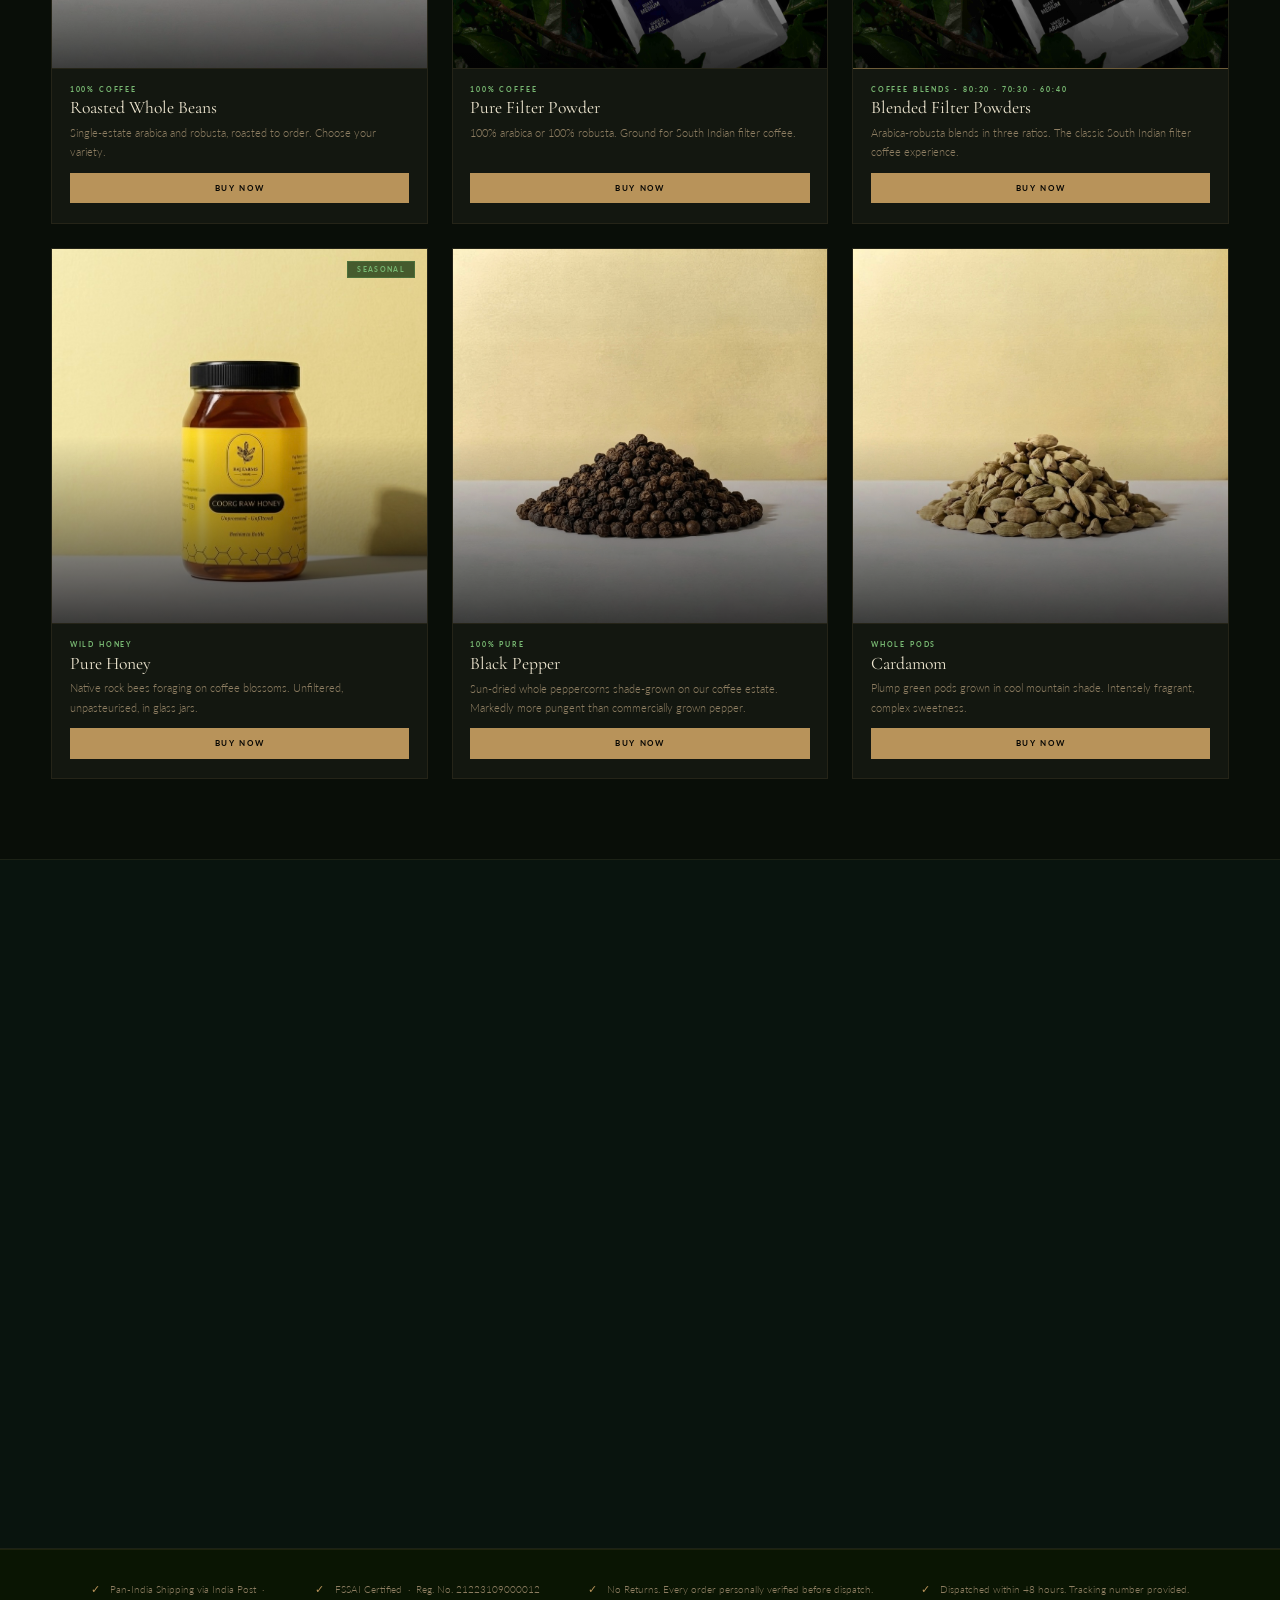
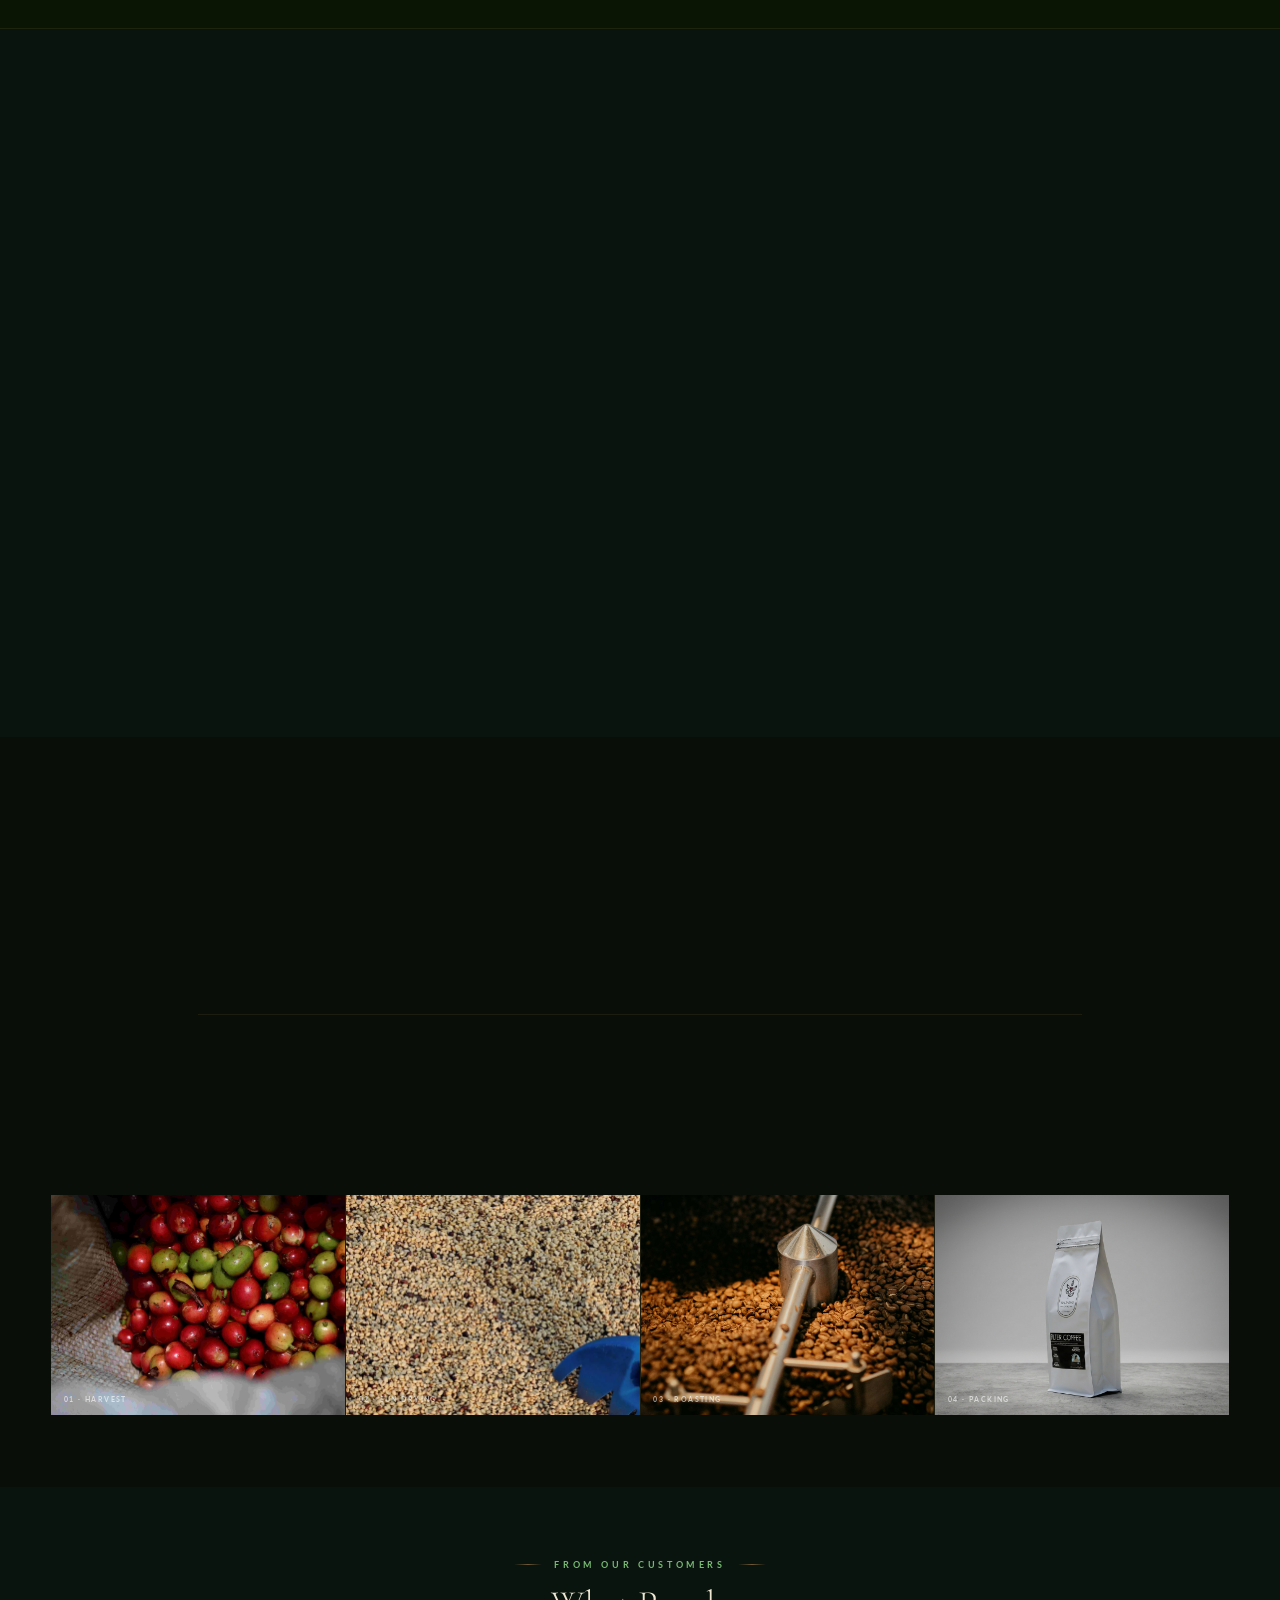
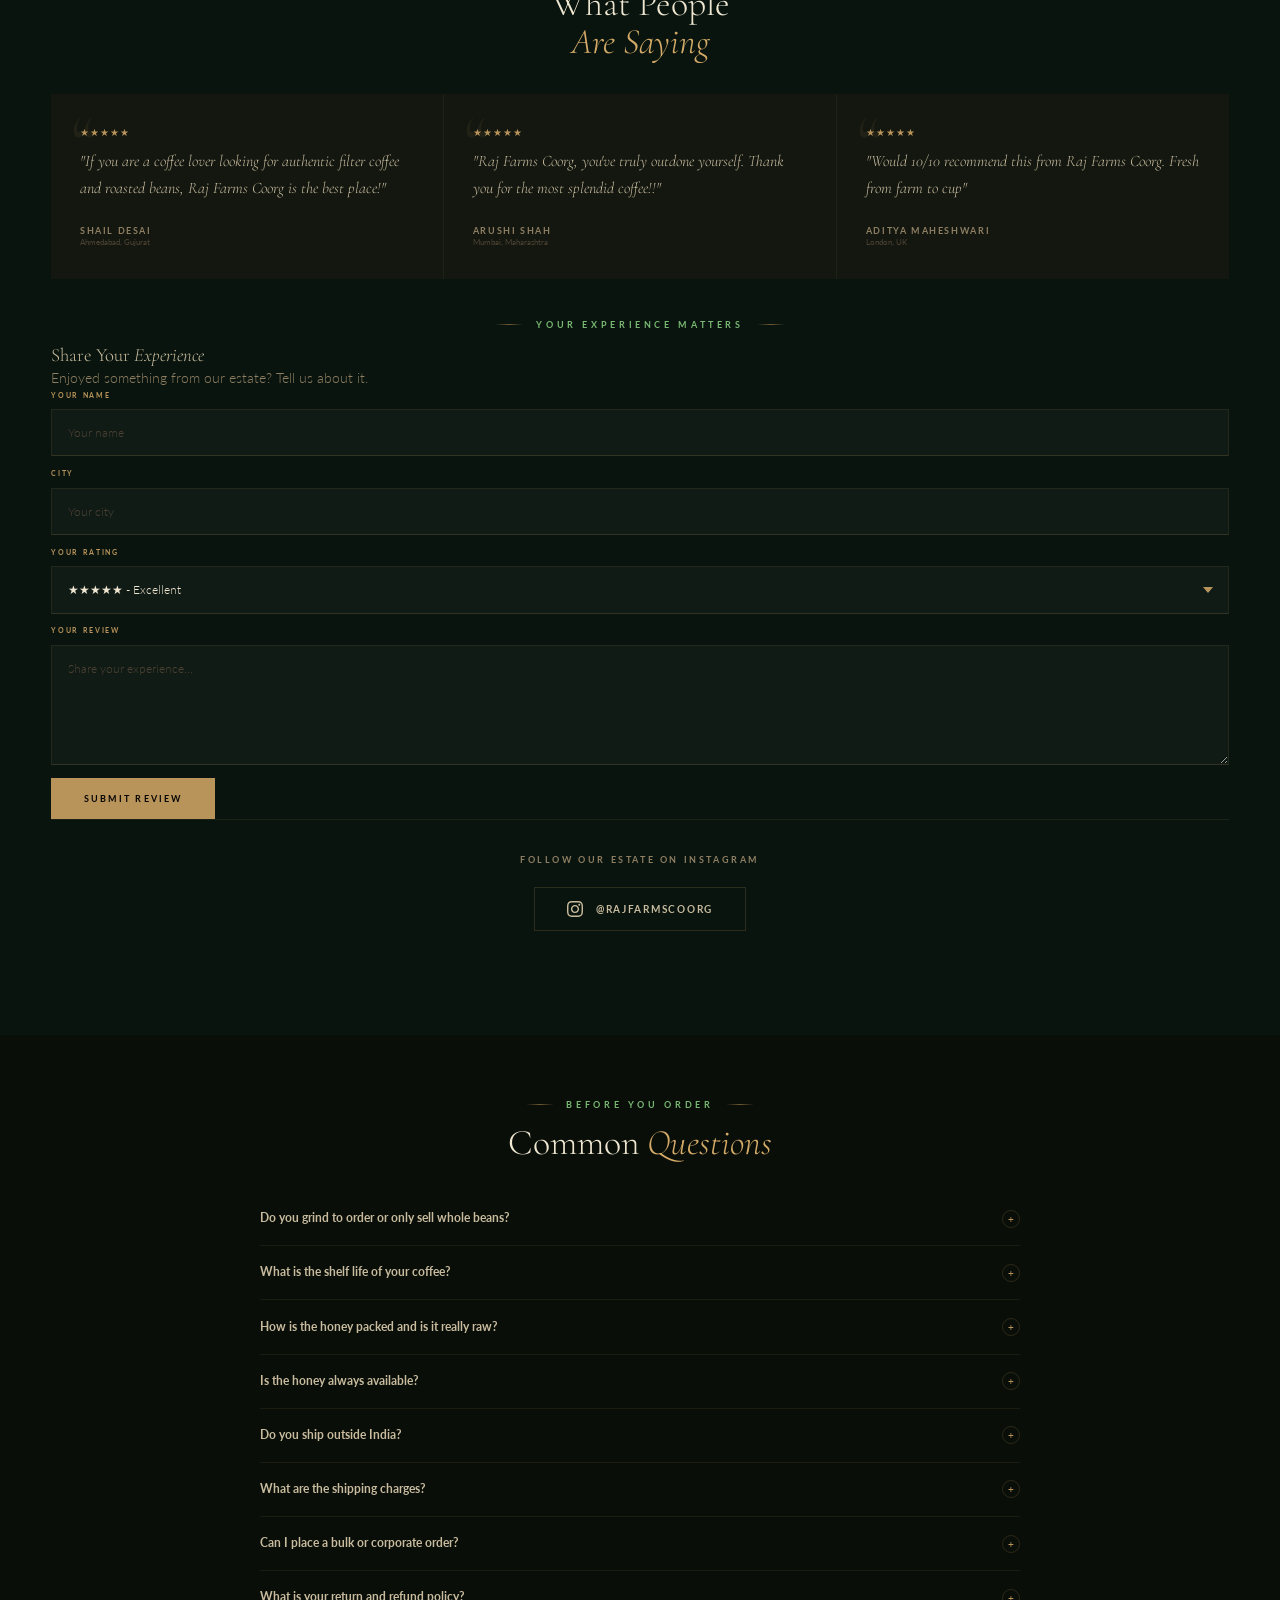
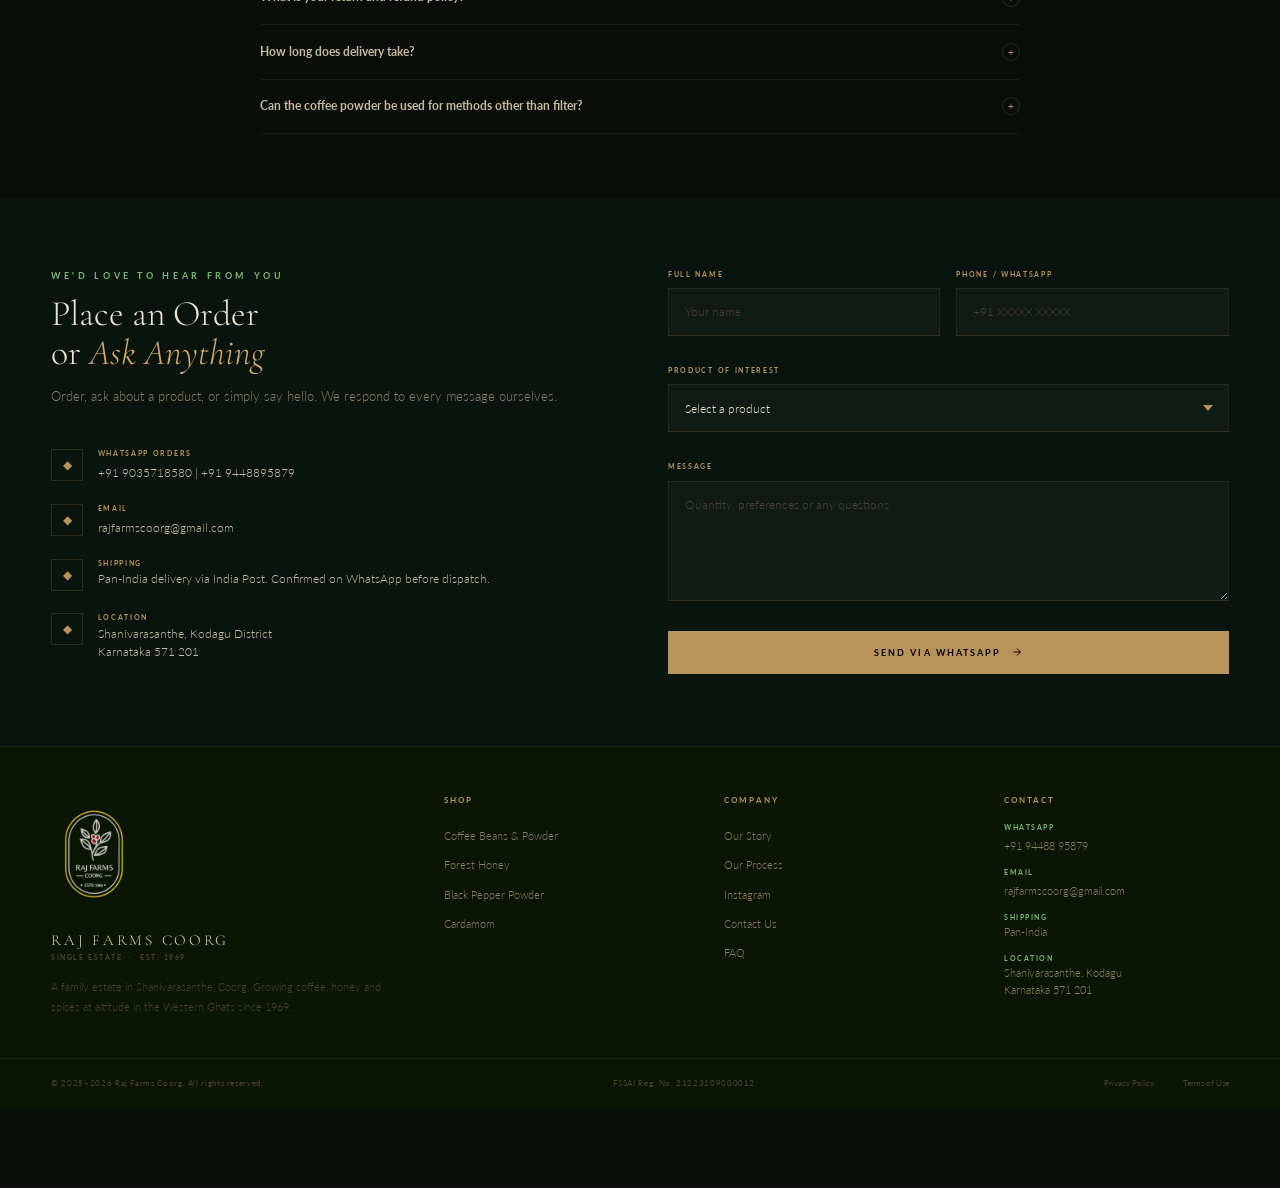
==== commit 3f1bb0b9: "Update index.html" ====
--- a/index.html
+++ b/index.html
@@ -517,7 +517,7 @@
     </div>
 
     <!-- Spam protection. Leave this field empty. -->
-    <div class="review-honeypot" aria-hidden="true">
+    <div class="review-honeypot" aria-hidden="true" style="display:none">
       <input type="text" id="review-website" tabindex="-1"
              autocomplete="off">
     </div>
--- a/css/style.css
+++ b/css/style.css
@@ -630,7 +630,7 @@
 .contact-value{font-size:0.75rem;color:var(--text2);font-weight:300;line-height:1.5;}
 .contact-form{display:flex;flex-direction:column;gap:1.1rem;}
 .form-row{display:grid;grid-template-columns:1fr 1fr;gap:1rem;}
-.form-group{display:flex;flex-direction:column;gap:0.4rem;}
+.form-group{display:flex;flex-direction:column;gap:0.65rem;margin-bottom:0.8rem;}
 .form-label{
   font-family:"Lato",sans-serif;
   font-size:0.44rem;font-weight:700;letter-spacing:0.24em;text-transform:uppercase;color:var(--gold);
@@ -638,7 +638,7 @@
 .form-input,.form-select,.form-textarea{
   background:rgba(255,255,255,0.03);border:1px solid var(--border);
   border-bottom-color:var(--border2);
-  color:var(--text);padding:0.78rem 0.9rem;
+  color:var(--text);padding:0.95rem 1rem;
   font-family:"Lato",sans-serif;font-size:0.75rem;font-weight:300;
   outline:none;transition:border-color var(--transition),background var(--transition);
   appearance:none;-webkit-appearance:none;
@@ -653,12 +653,12 @@
   background-color:rgba(255,255,255,0.03);padding-right:2rem;
 }
 .form-select option{background:#131108;color:var(--text);}
-.form-textarea{resize:vertical;min-height:90px;}
+.form-textarea{resize:vertical;min-height:120px;}
 .form-submit{
   font-family:"Lato",sans-serif;
   background:var(--gold);color:var(--obsidian);border:1px solid var(--gold);
   font-size:0.58rem;font-weight:700;letter-spacing:0.22em;text-transform:uppercase;
-  padding:0.9rem 2rem;align-self:flex-start;
+  padding:0.9rem 2rem;align-self:stretch;justify-content:center;
   display:flex;align-items:center;gap:0.6rem;
   transition:background var(--transition),box-shadow var(--transition);
 }
@@ -965,4 +965,91 @@
 @media(max-width:420px){
   .product-grid{grid-template-columns:repeat(2,1fr);gap:0.8rem;}
   .product-cta-tile{min-height:160px;}
-}
+
+
+/* ============================================================
+   CUSTOMER REVIEW SUBMISSION FORM
+   ============================================================ */
+
+.customer-review-form {
+  max-width: 560px;
+  margin: 2rem auto 3rem;
+  padding: 2rem;
+  background: var(--card);
+  border: 1px solid var(--border2);
+}
+
+.review-form-heading {
+  text-align: center;
+  margin-bottom: 1.8rem;
+}
+
+.review-form-heading h3 {
+  font-family: "Cormorant Garamond", serif;
+  font-size: 1.7rem;
+  font-weight: 300;
+  color: var(--text);
+  margin-bottom: 0.5rem;
+}
+
+.review-form-heading h3 em {
+  color: var(--gold-bright);
+}
+
+.review-form-heading p {
+  font-size: 0.72rem;
+  color: var(--text3);
+}
+
+#customer-review-form {
+  display: flex;
+  flex-direction: column;
+  gap: 1rem;
+}
+
+#customer-review-form .form-group {
+  width: 100%;
+}
+
+#customer-review-form .form-input,
+#customer-review-form .form-select,
+#customer-review-form .form-textarea {
+  width: 100%;
+}
+
+#review-submit {
+  width: 100%;
+  margin-top: 0.5rem;
+}
+
+#review-submit:disabled {
+  opacity: 0.6;
+  cursor: not-allowed;
+}
+
+#review-status {
+  text-align: center;
+  font-size: 0.72rem;
+  color: var(--green-pale);
+  margin-top: 0.5rem;
+}
+
+.review-honeypot {
+  position: absolute;
+  left: -9999px;
+  width: 1px;
+  height: 1px;
+  overflow: hidden;
+}
+
+@media(max-width:680px) {
+  .customer-review-form {
+    margin: 1.5rem 1rem 2rem;
+    padding: 1.3rem;
+  }
+}
+
+
+
+
+}
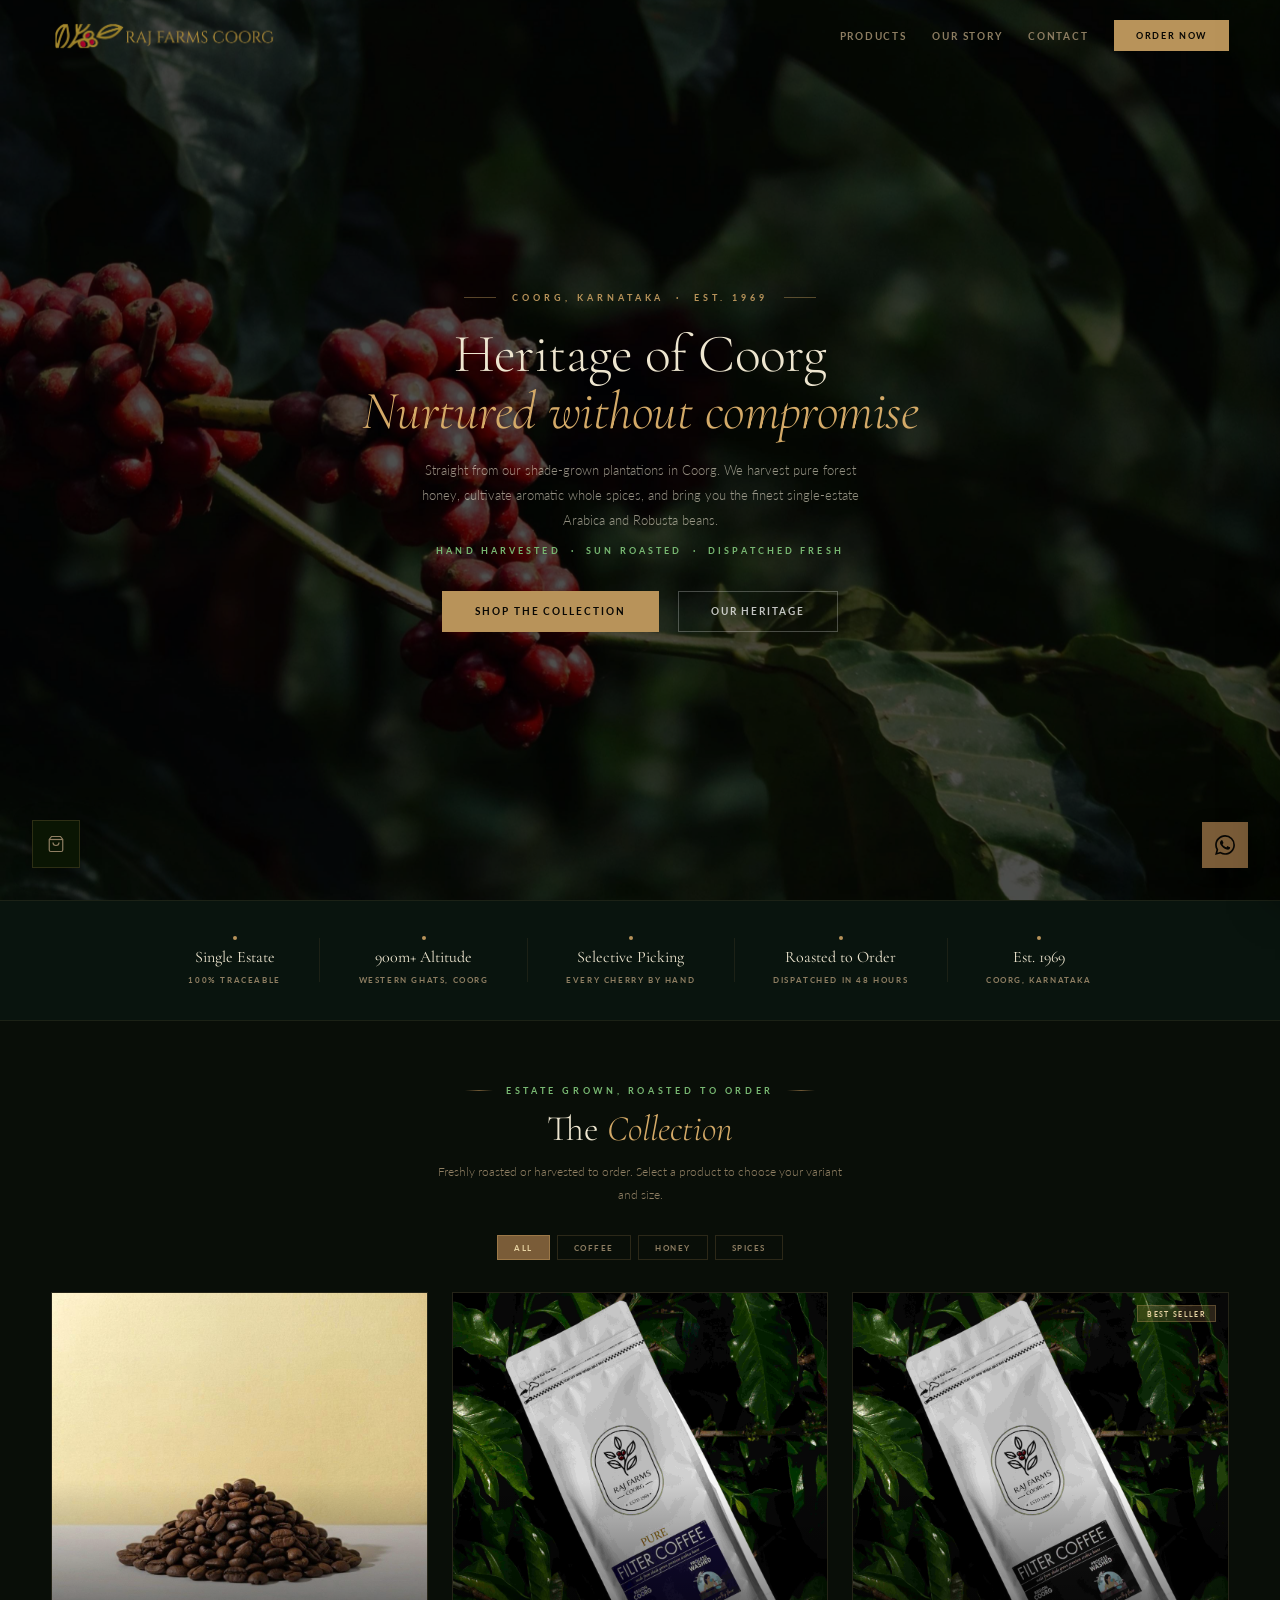
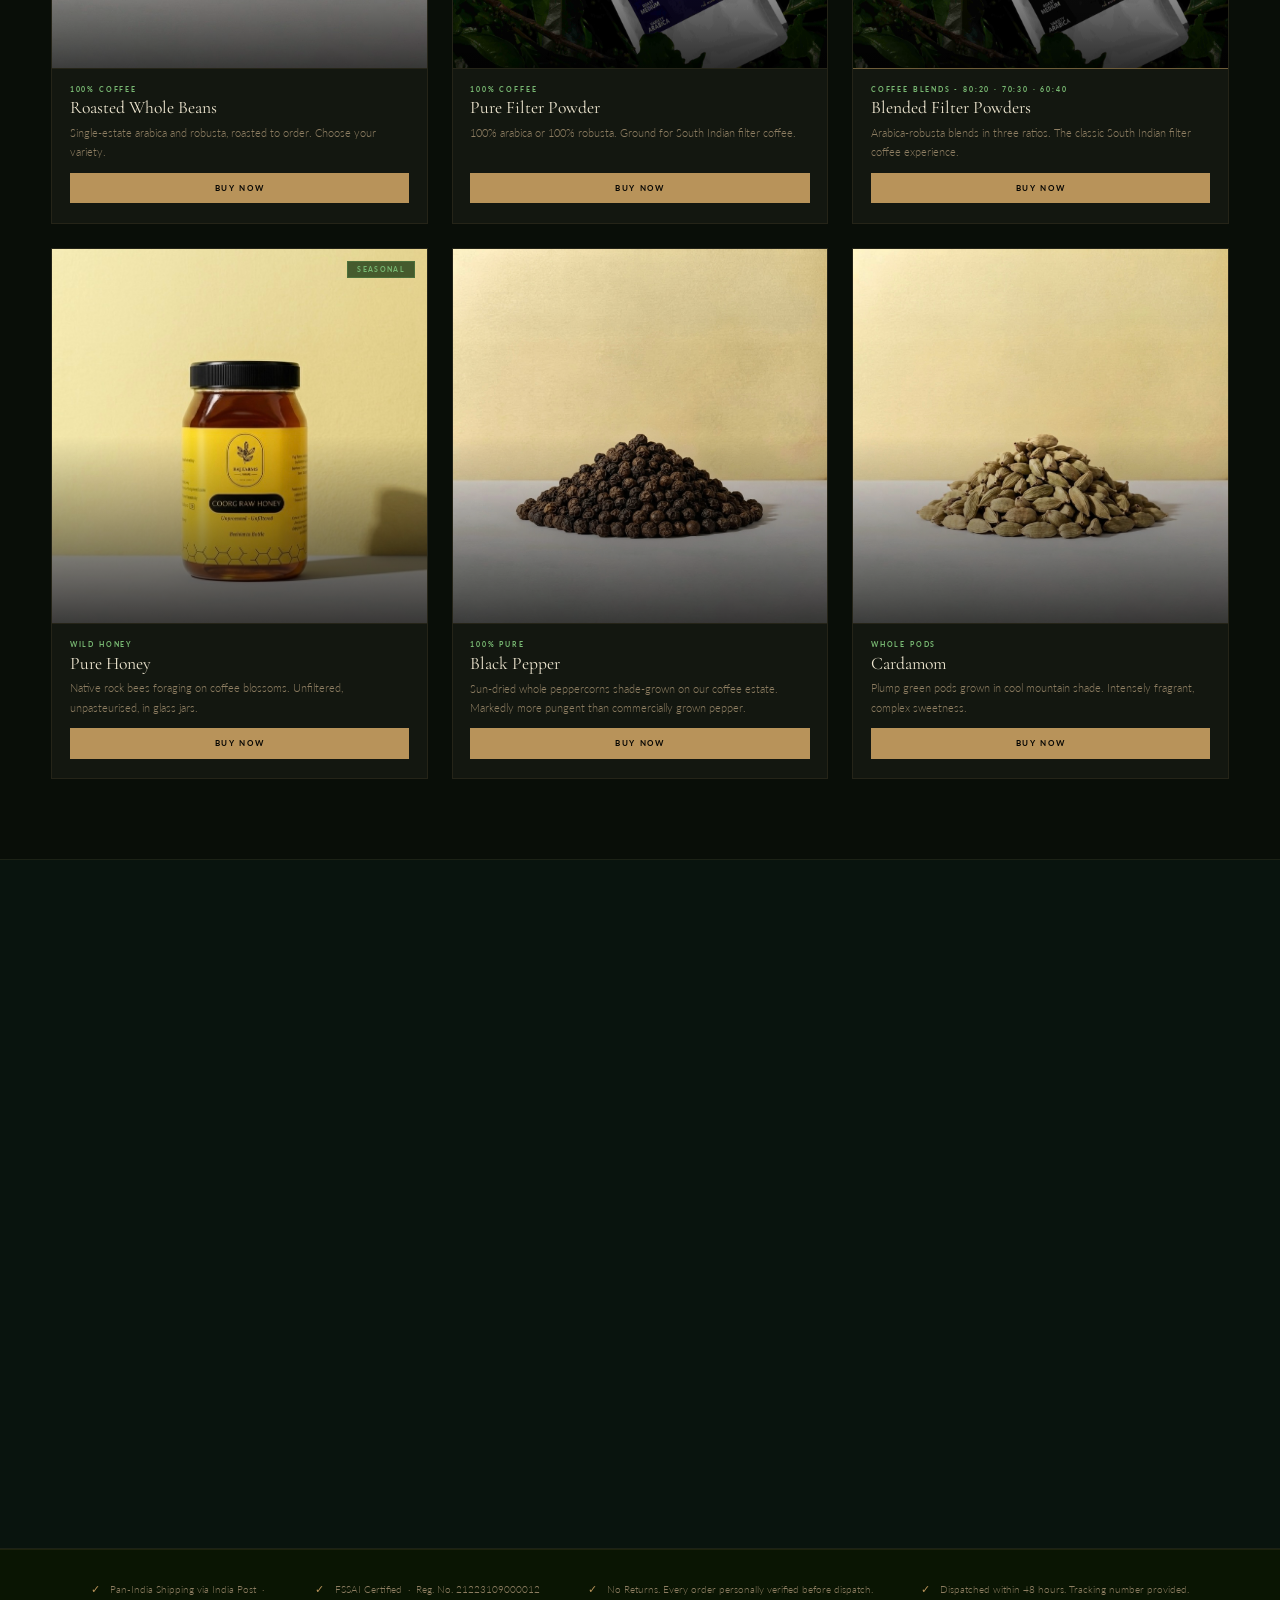
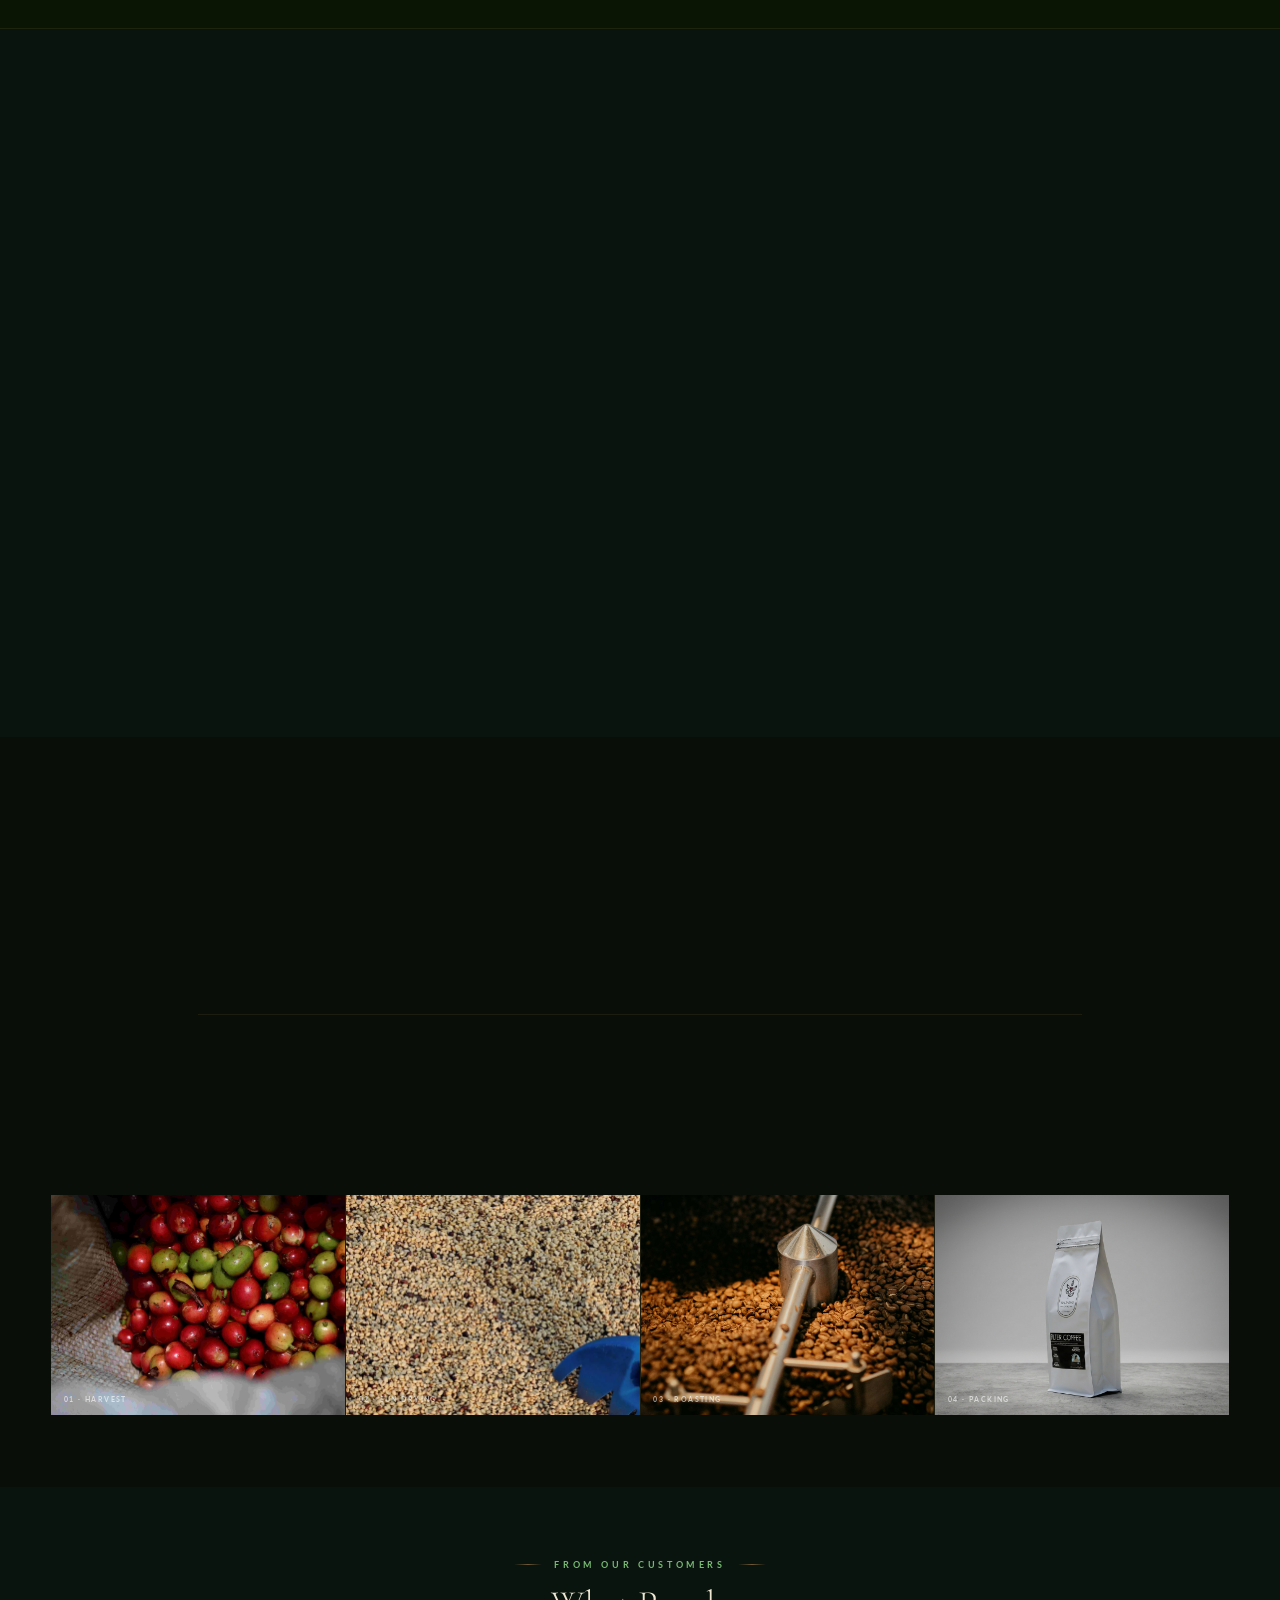
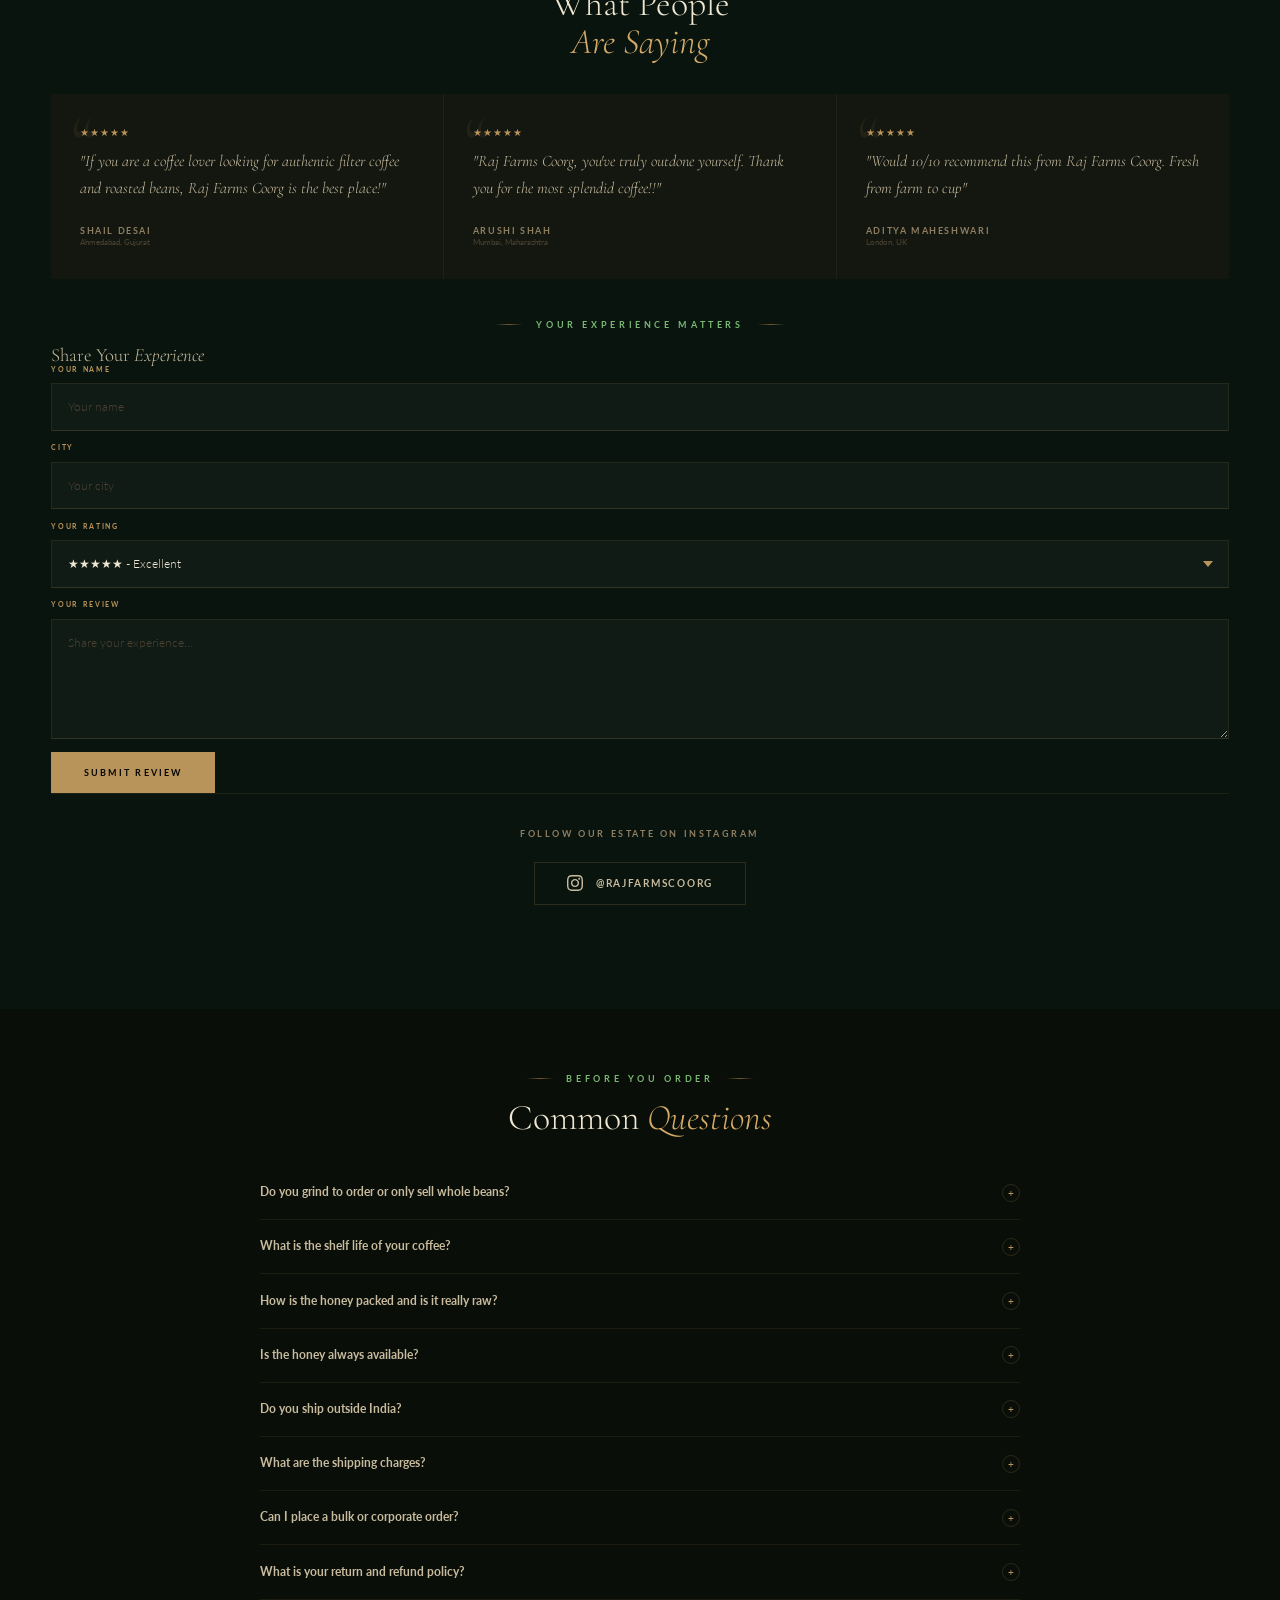
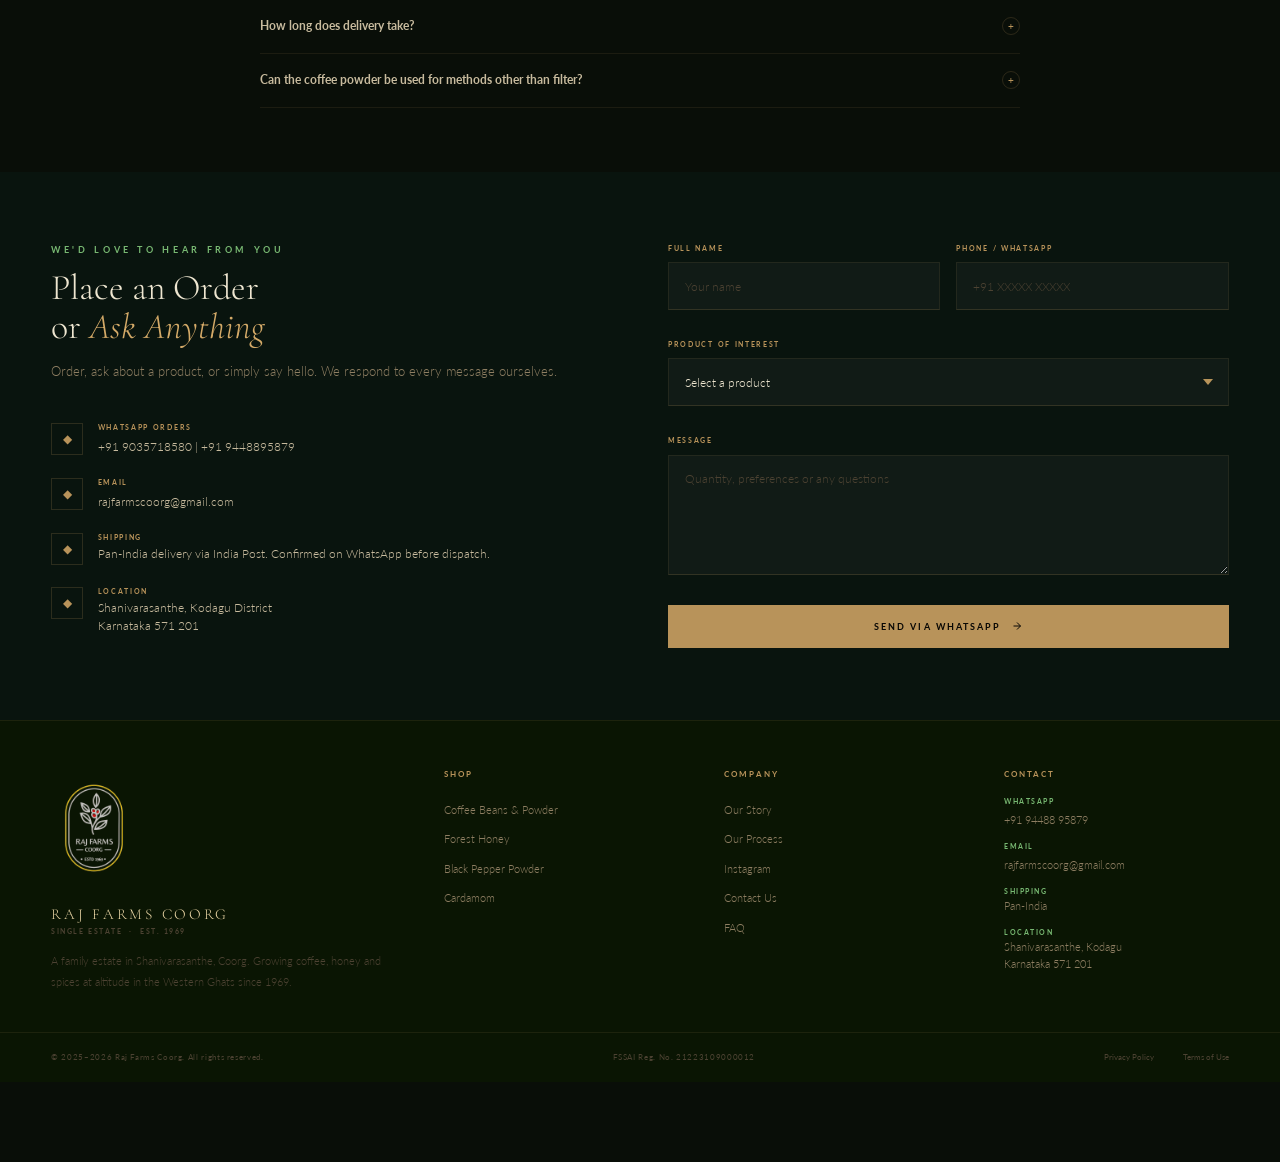
==== commit a88f1468: "Update index.html" ====
--- a/index.html
+++ b/index.html
@@ -482,7 +482,6 @@
   <div class="review-form-heading">
     <div class="section-tag center">Your Experience Matters</div>
     <h3>Share Your <em>Experience</em></h3>
-    <p>Enjoyed something from our estate? Tell us about it.</p>
   </div>
 
   <form id="customer-review-form">
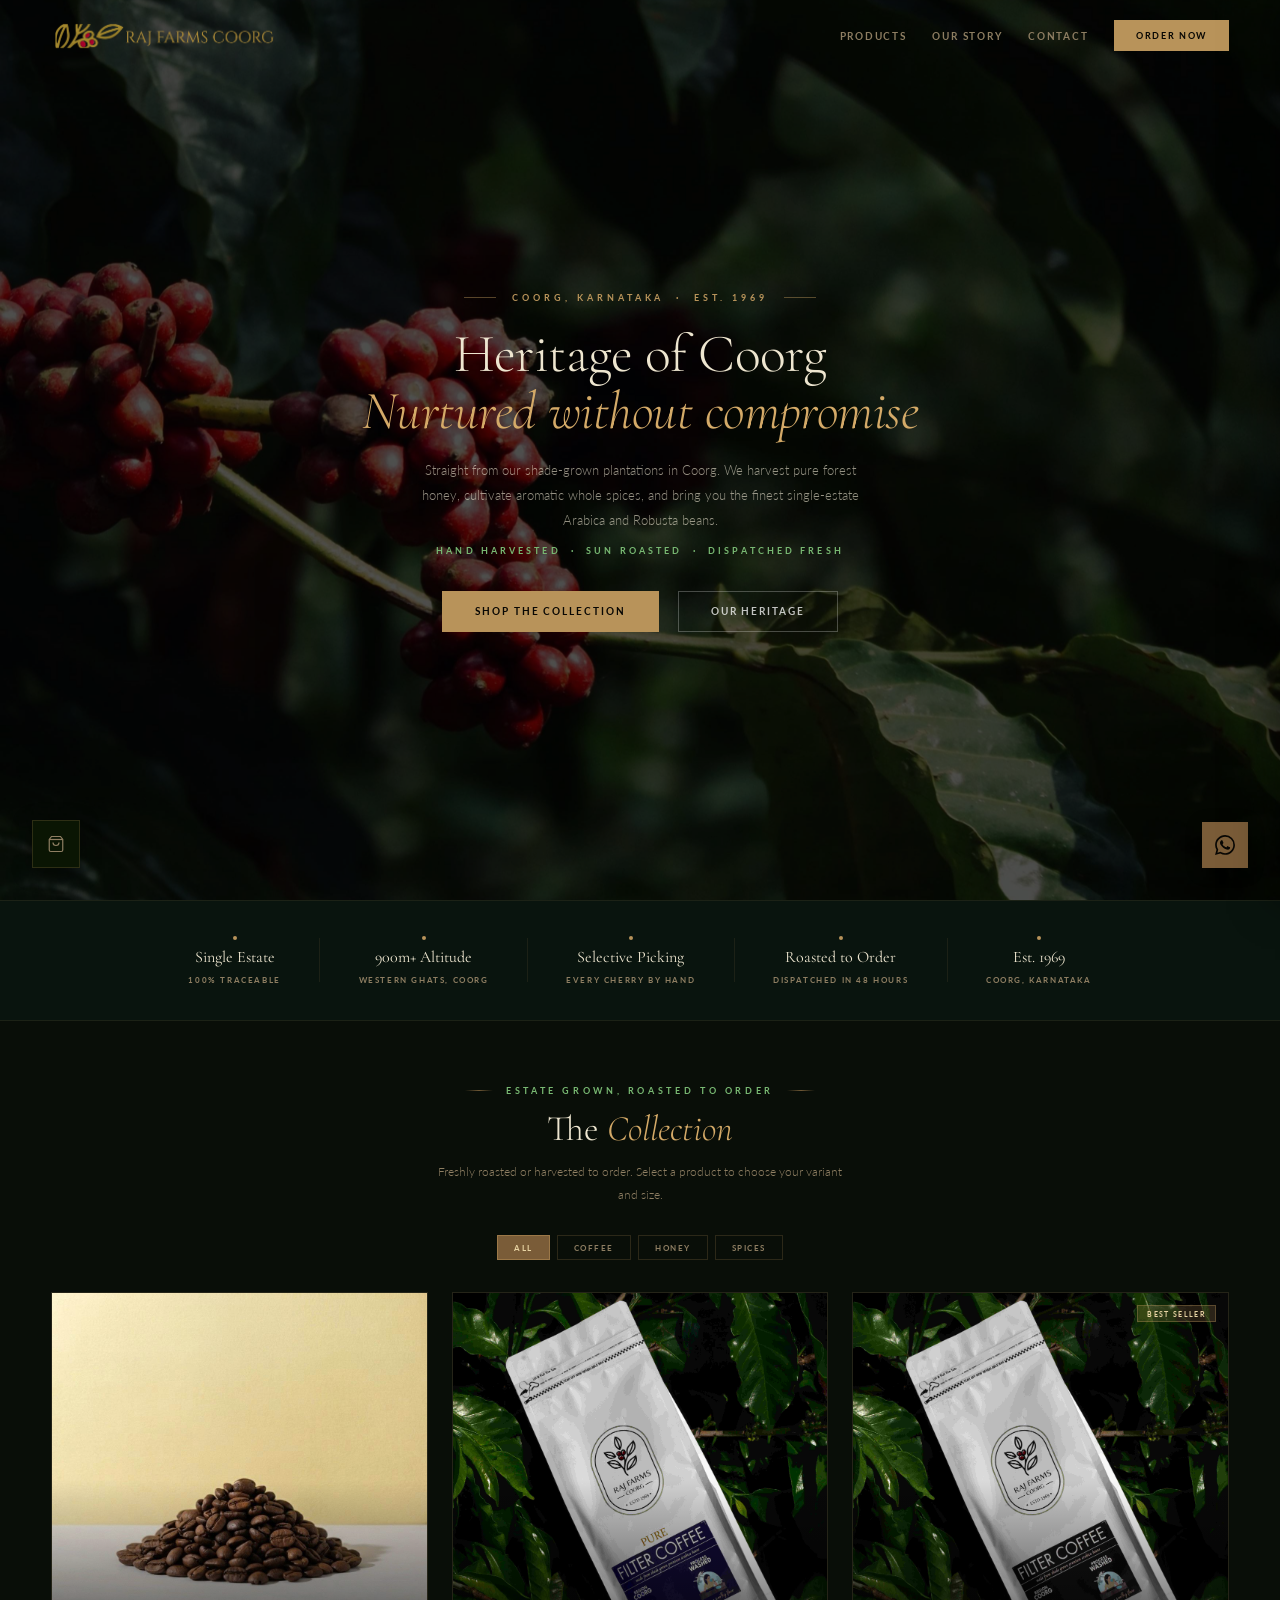
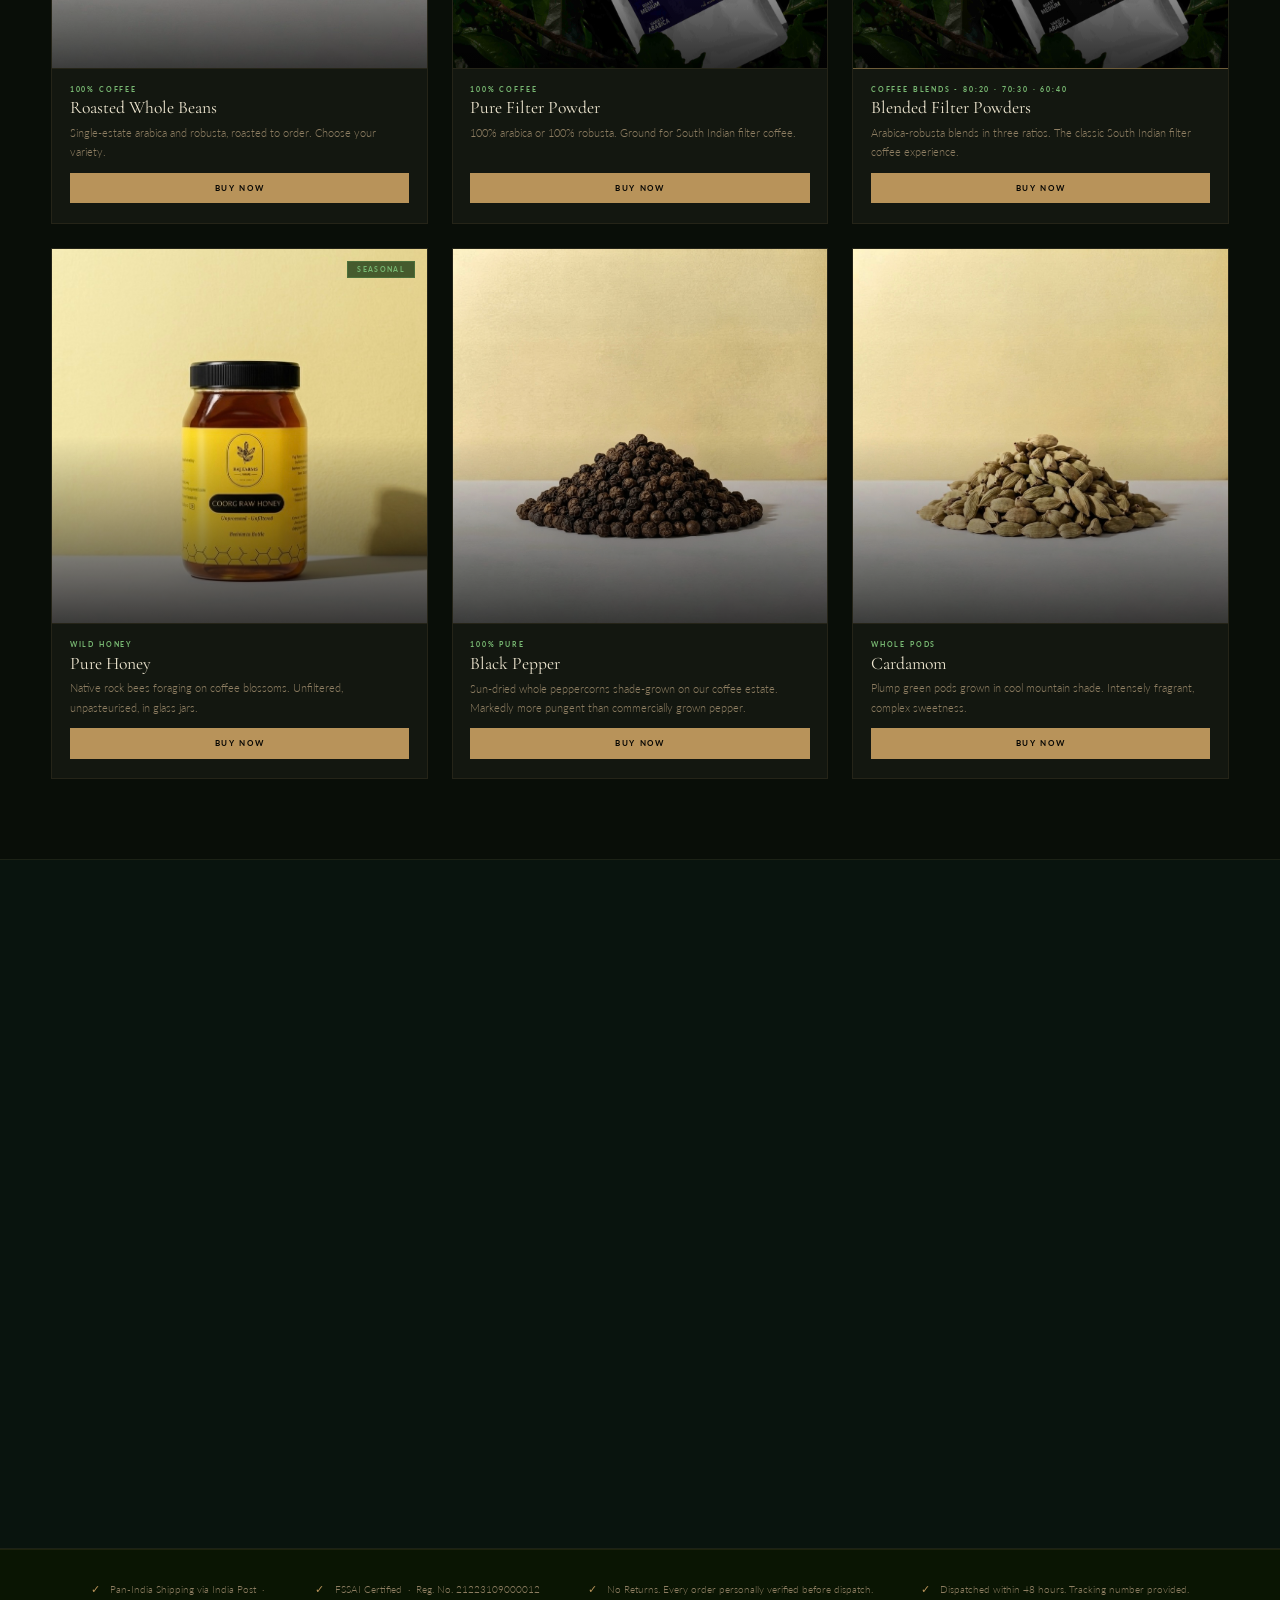
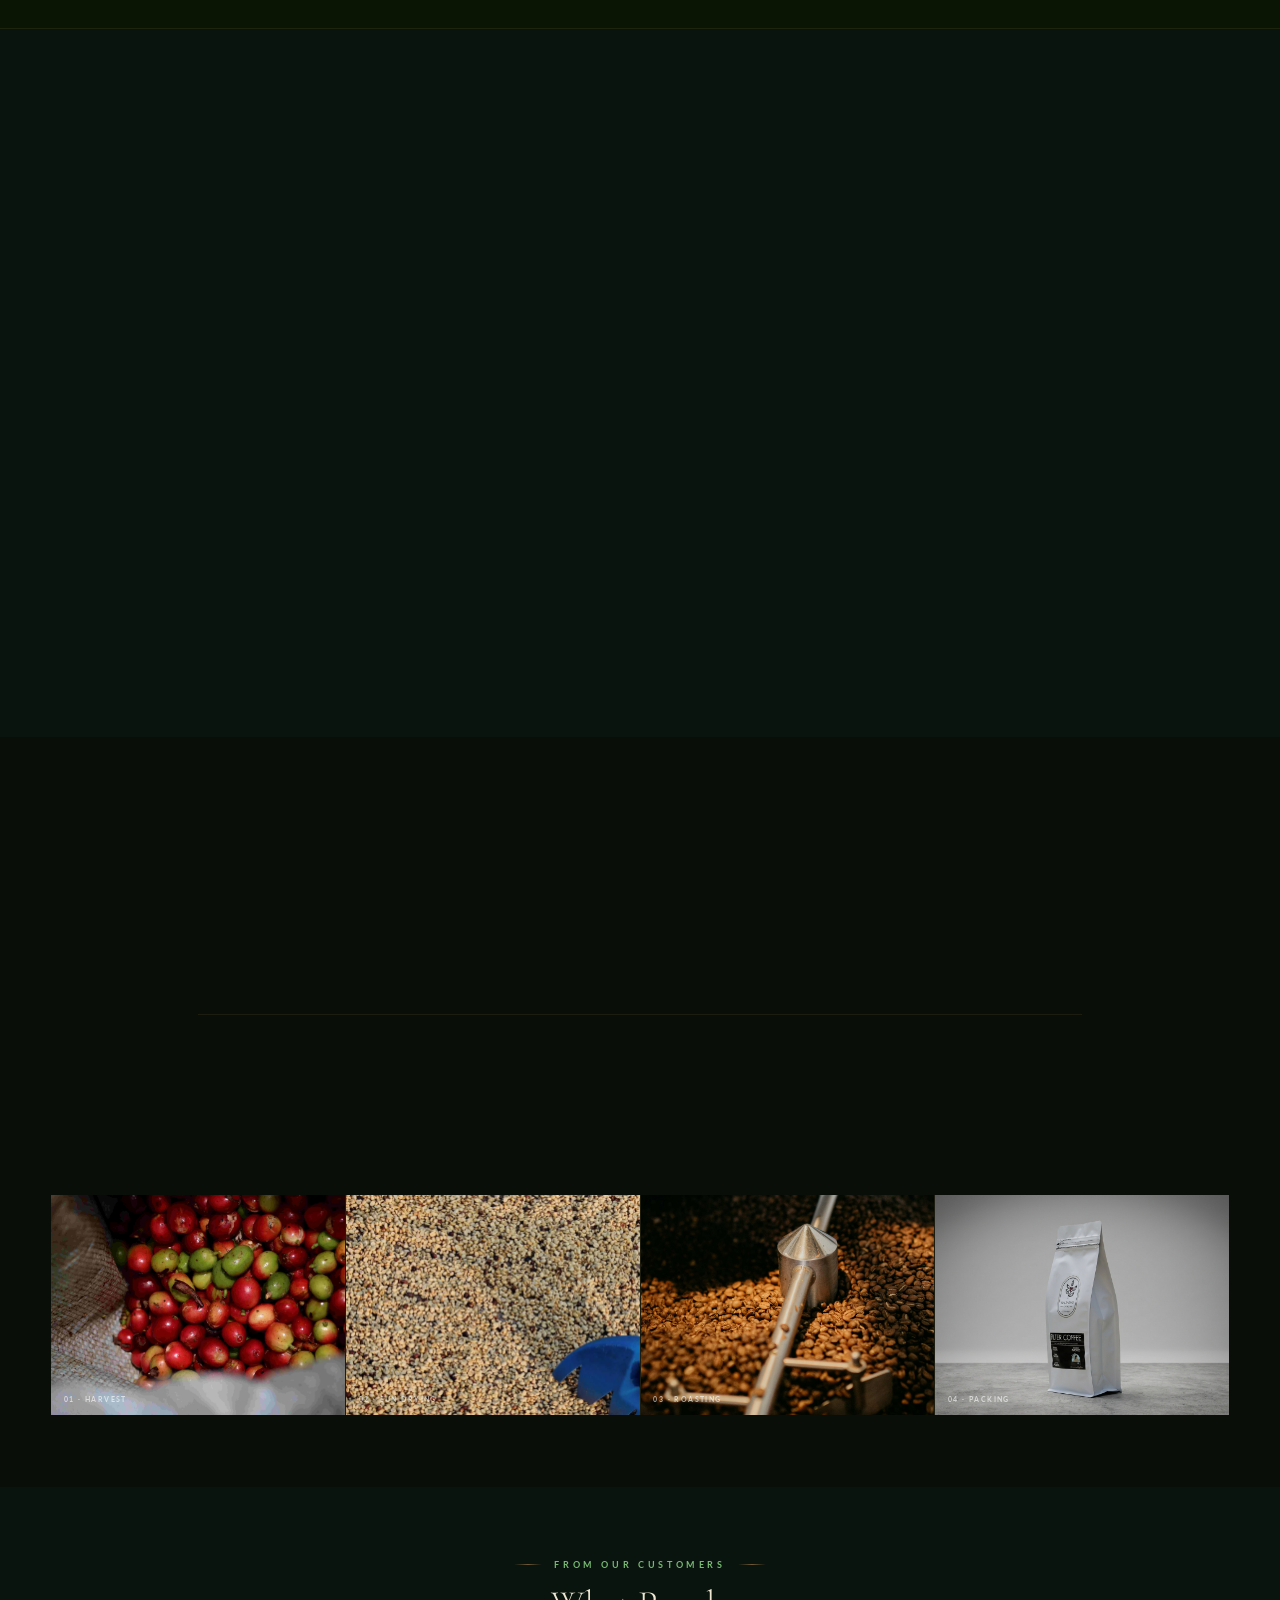
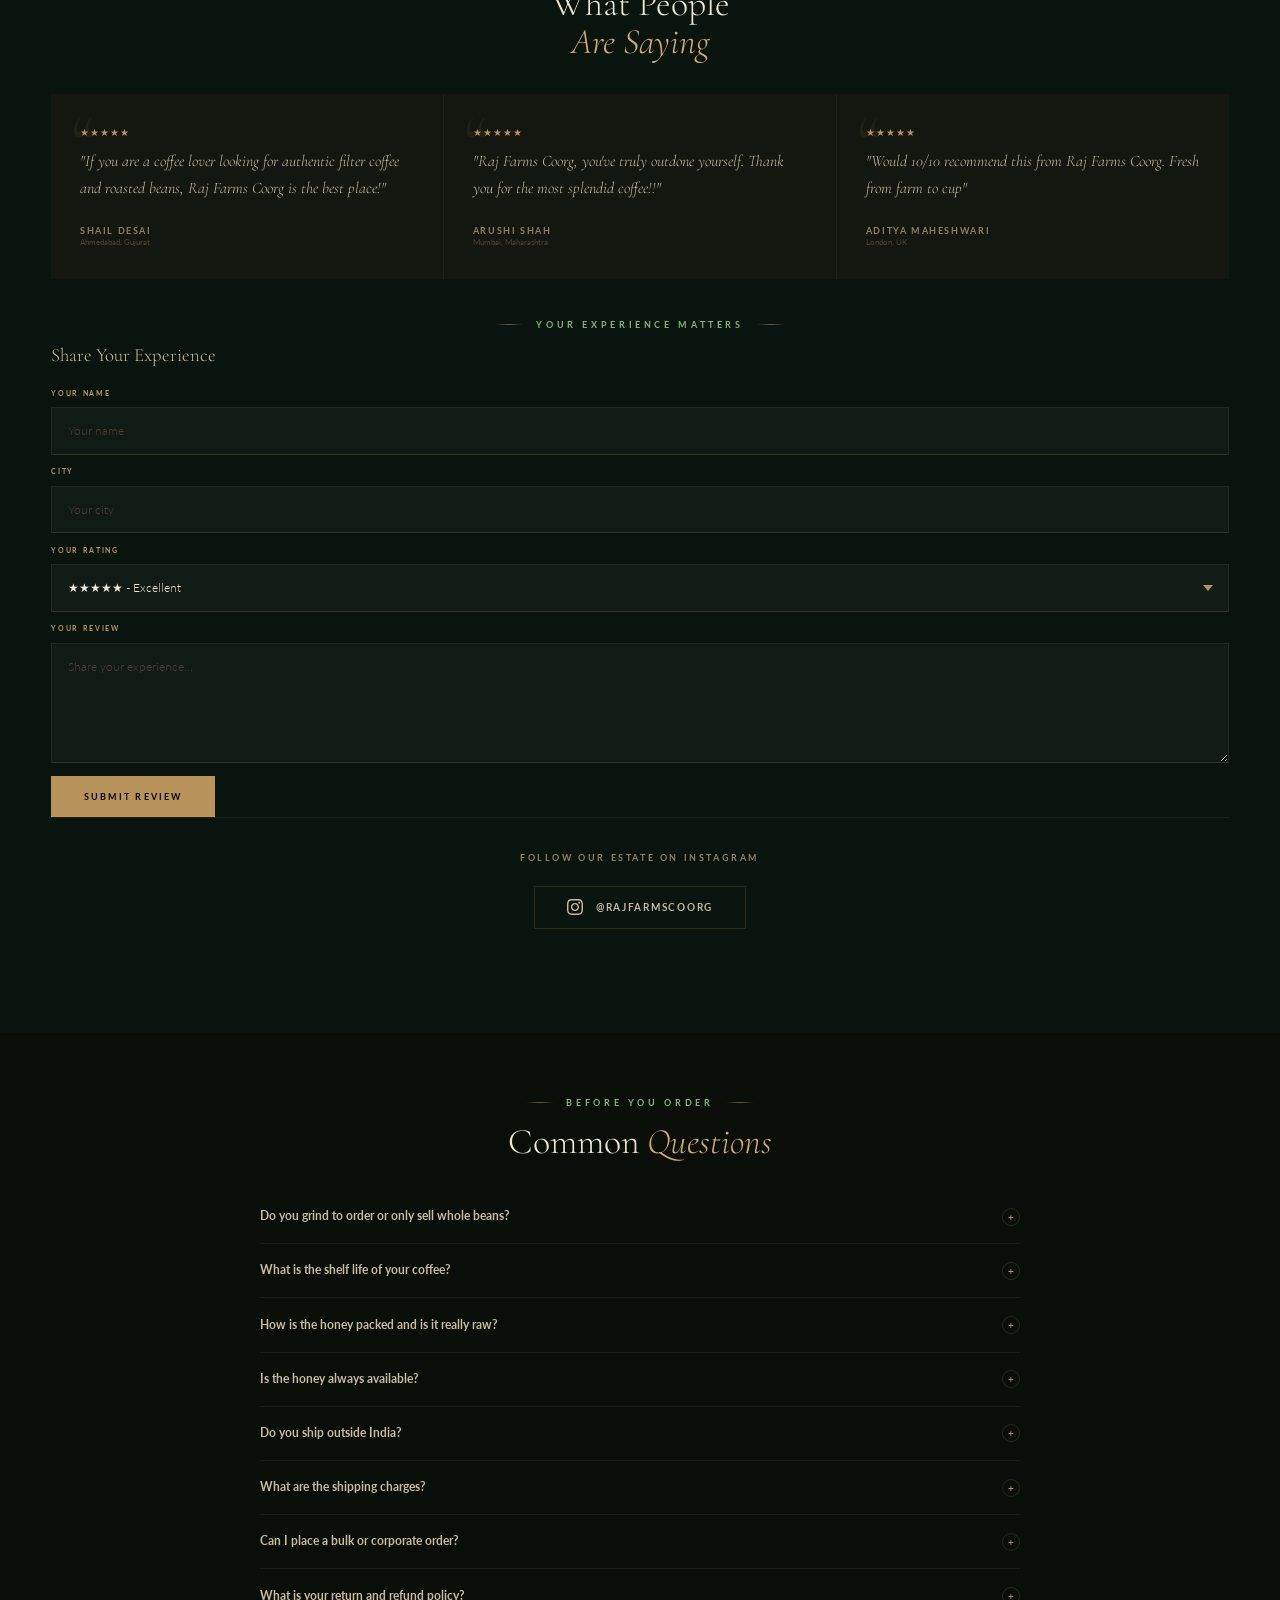
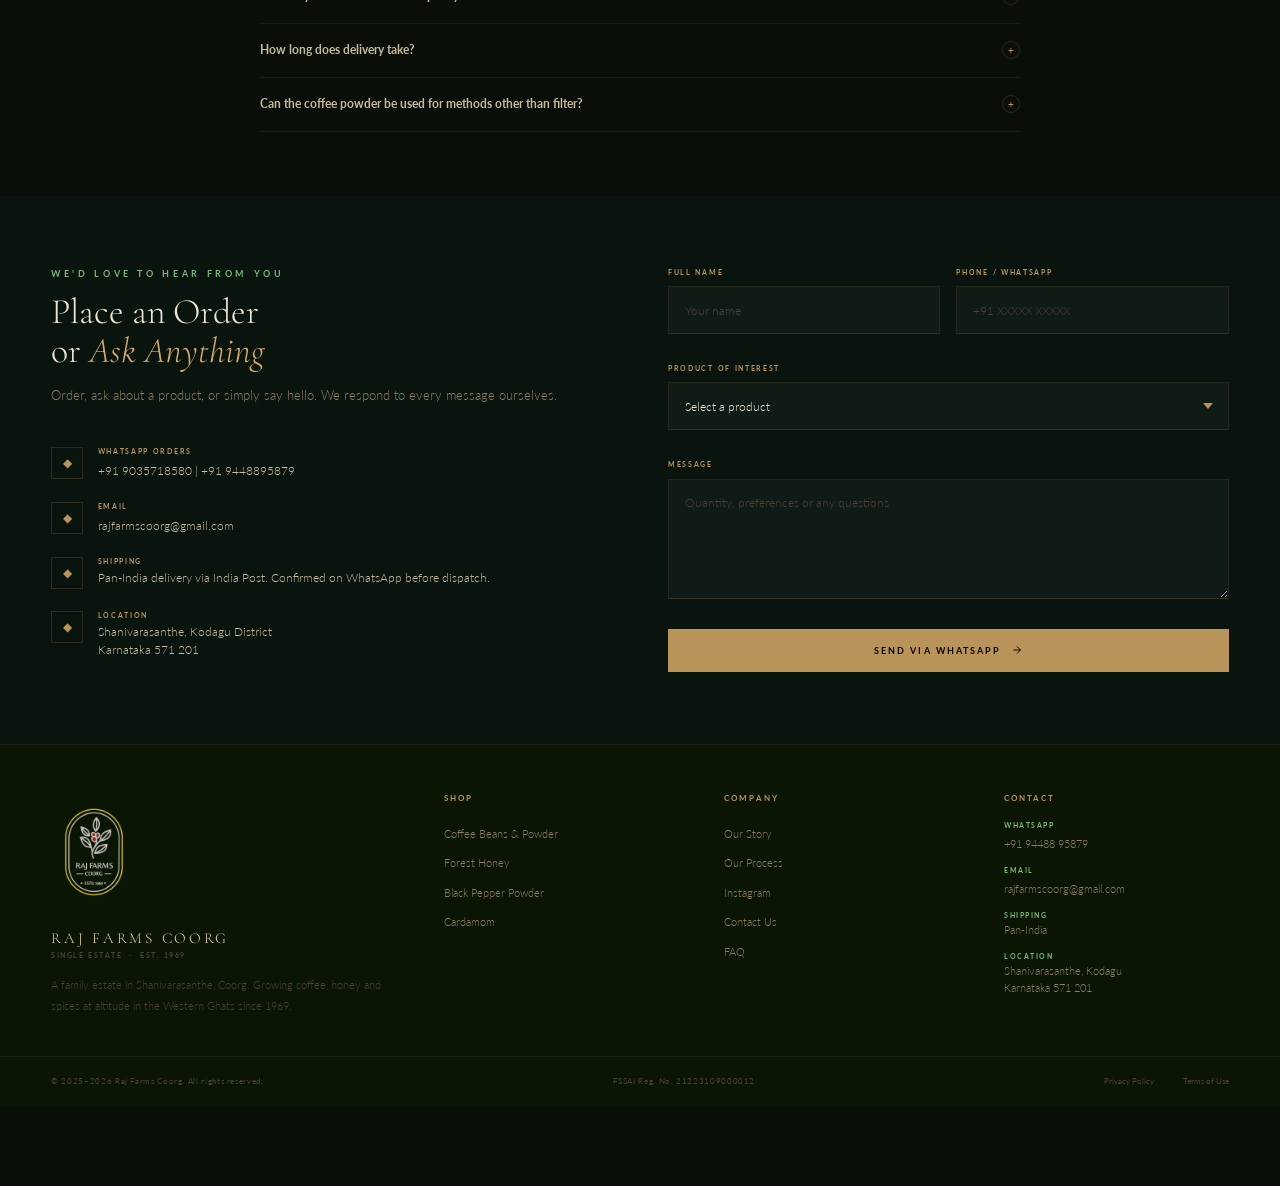
==== commit b39463e2: "Update index.html" ====
--- a/index.html
+++ b/index.html
@@ -479,9 +479,9 @@
 
 
 <div class="customer-review-form rev">
-  <div class="review-form-heading">
+  <div class="review-form-heading" style="margin-bottom: 24px;">
     <div class="section-tag center">Your Experience Matters</div>
-    <h3>Share Your <em>Experience</em></h3>
+    <h3>Share Your Experience</h3>
   </div>
 
   <form id="customer-review-form">
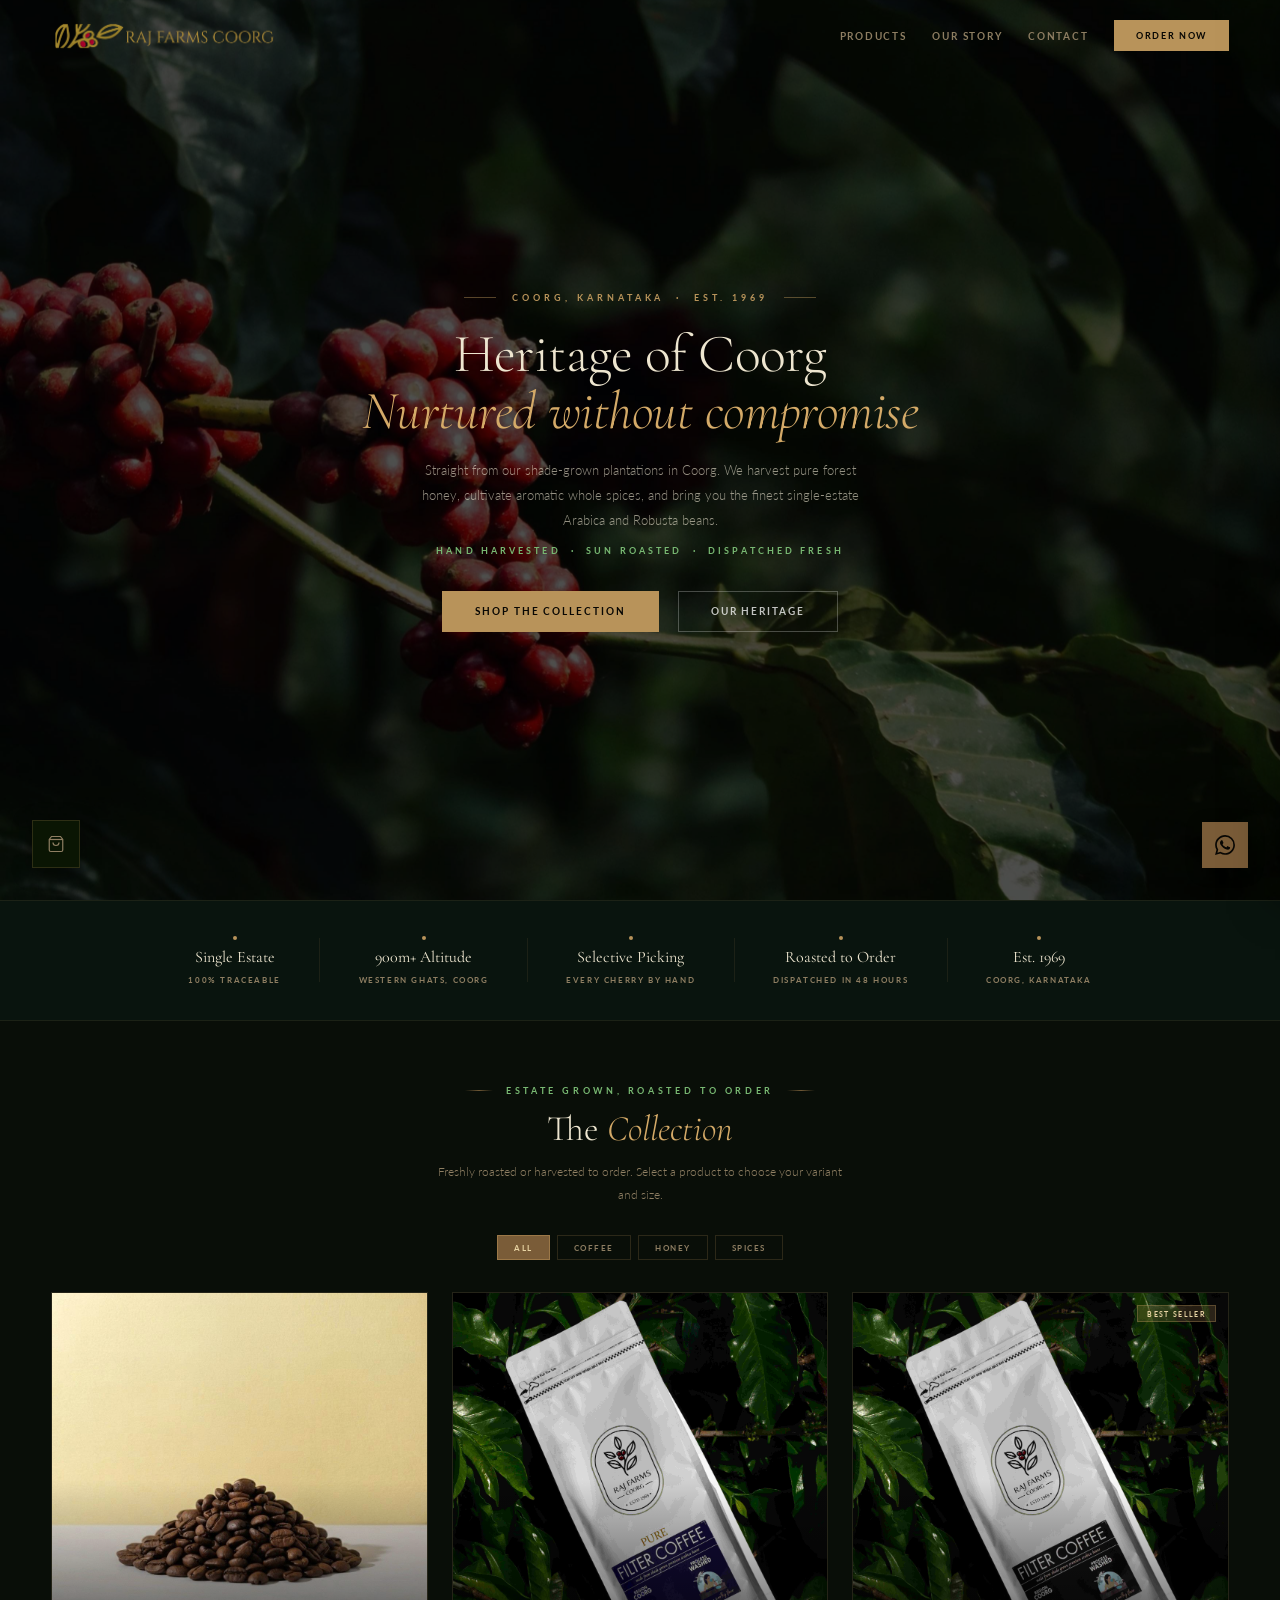
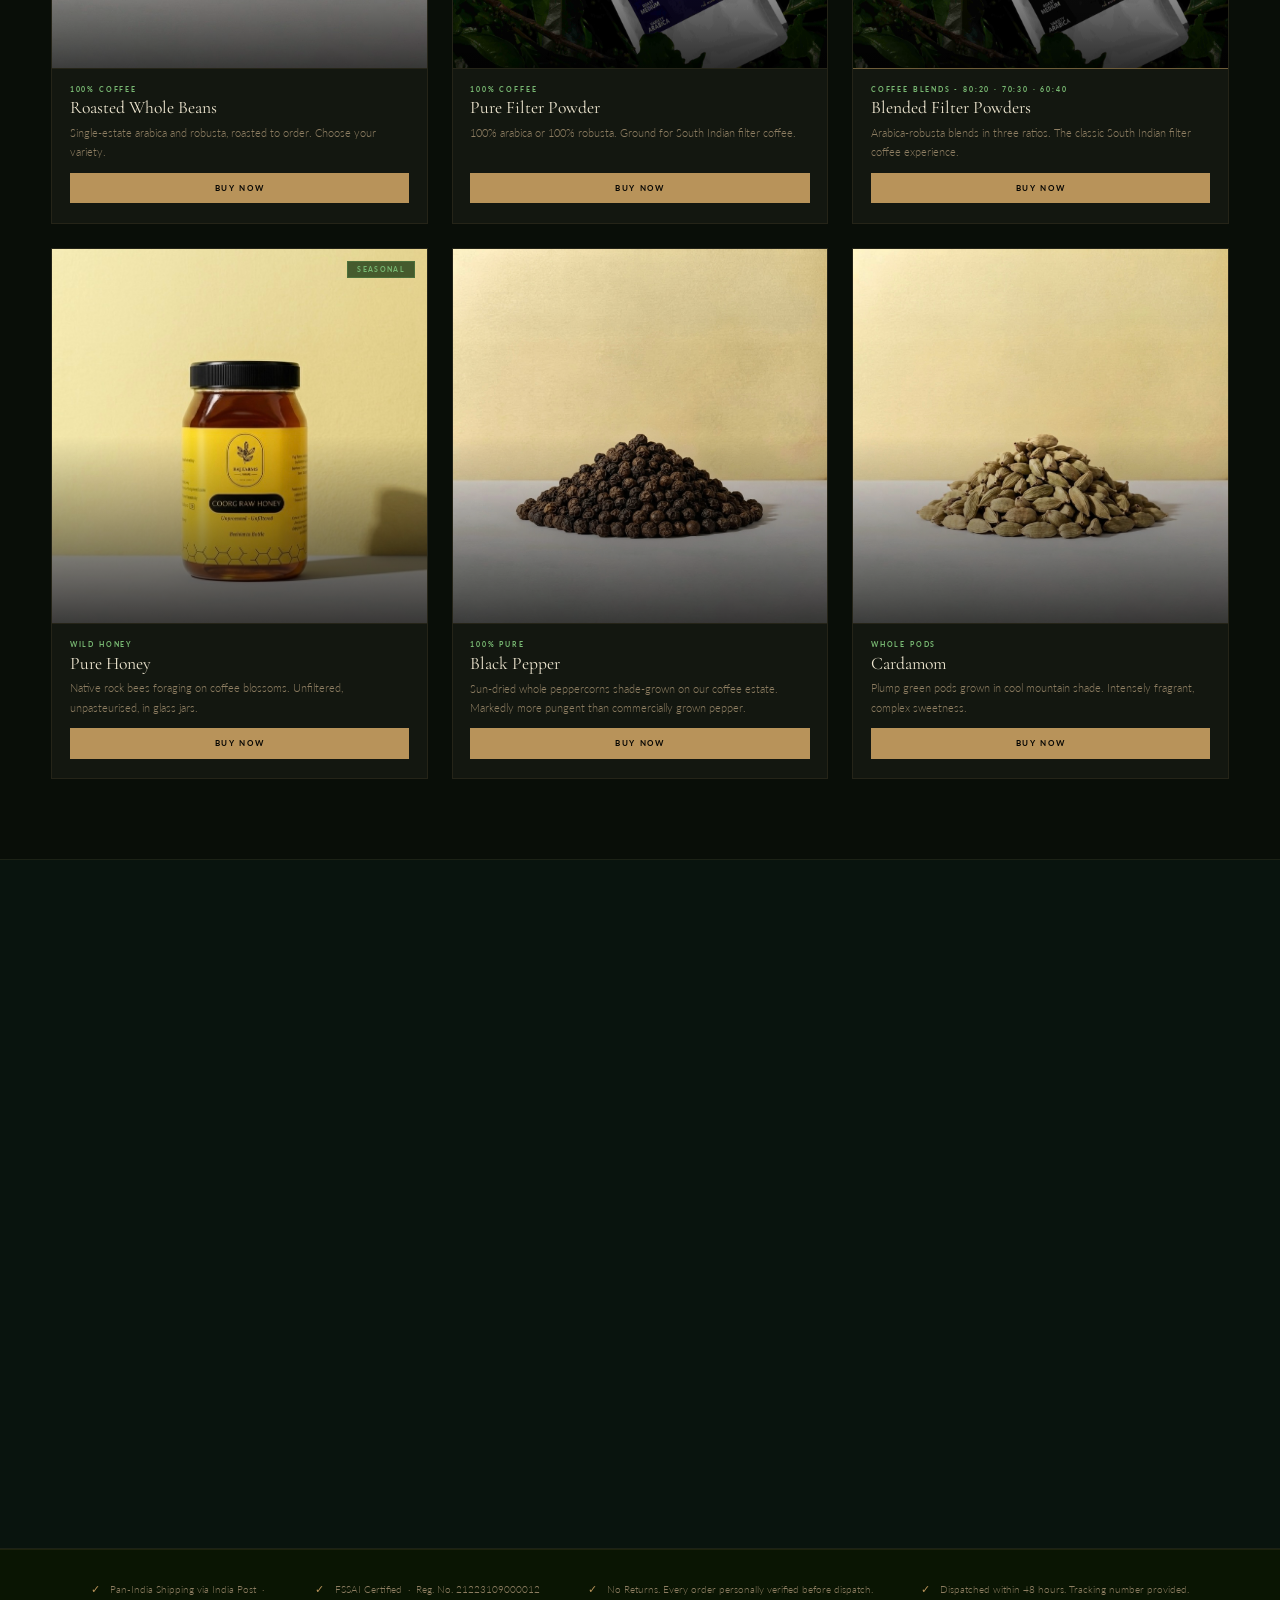
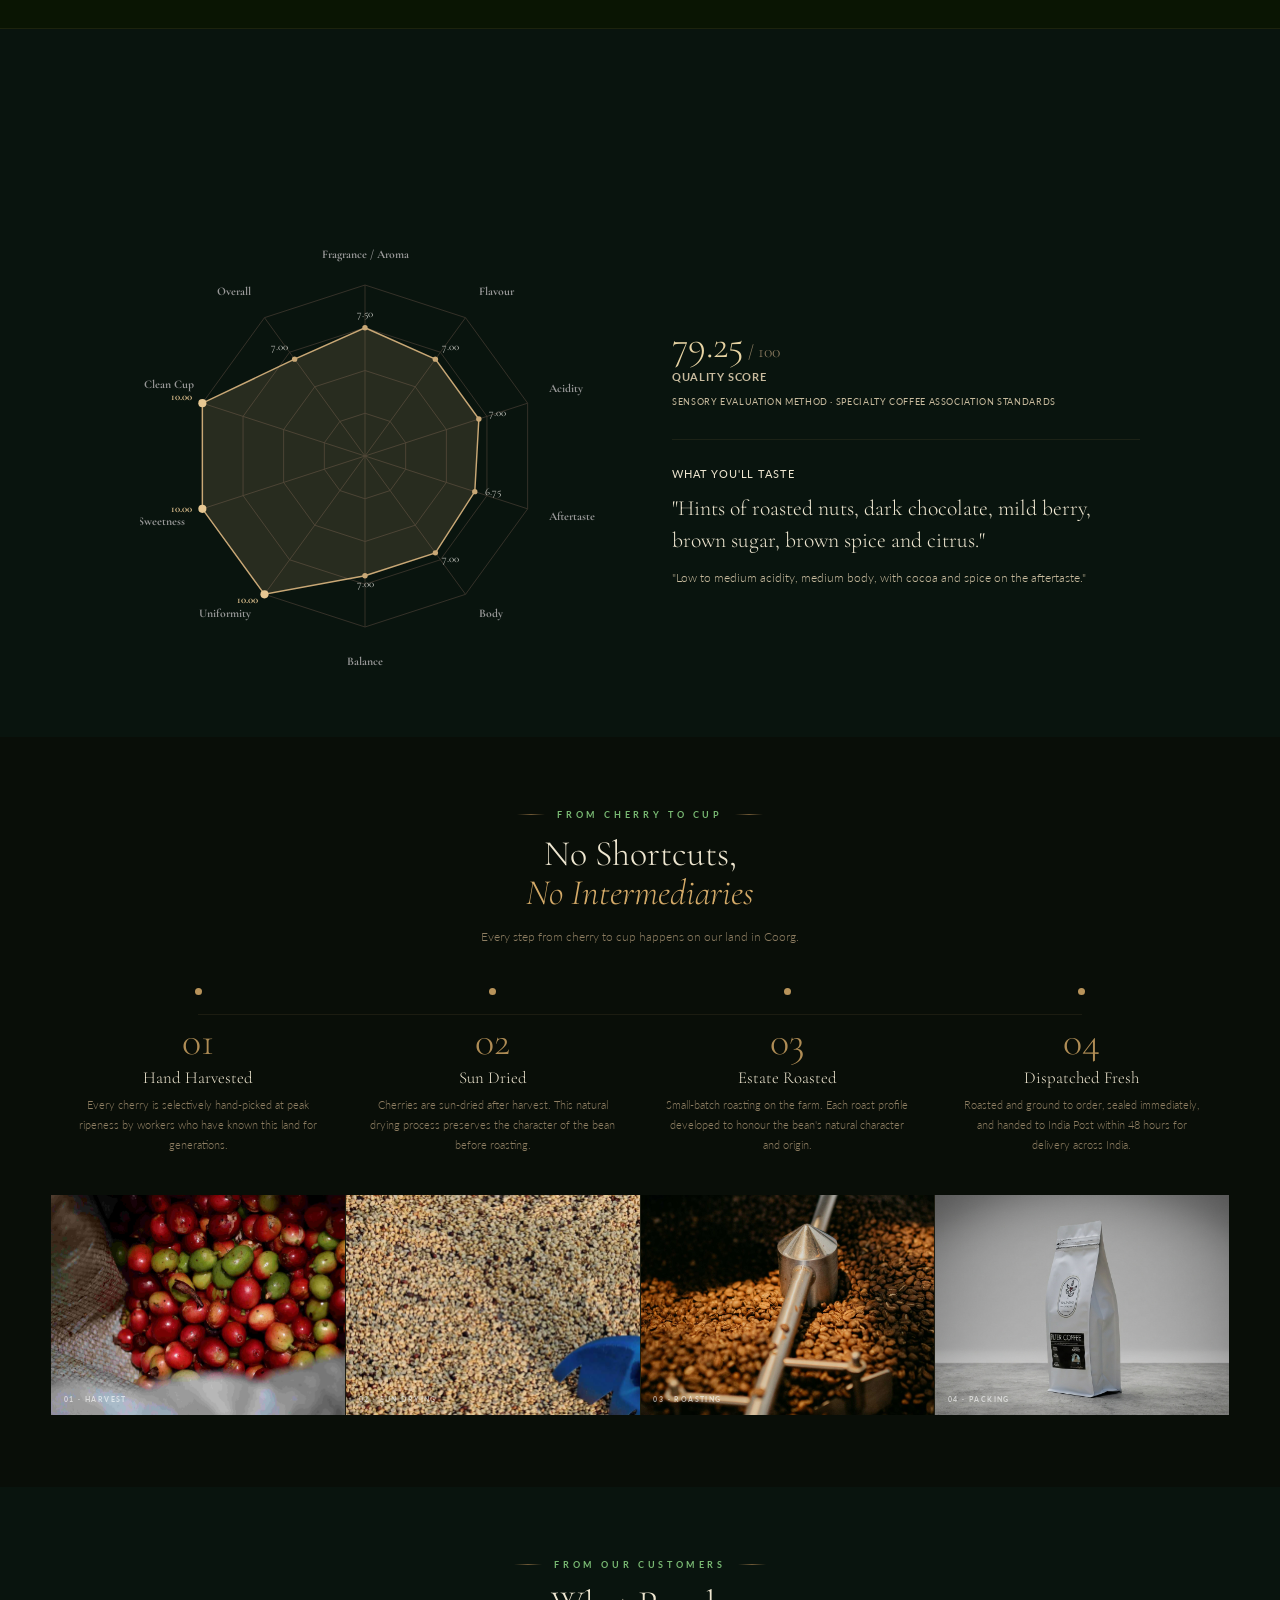
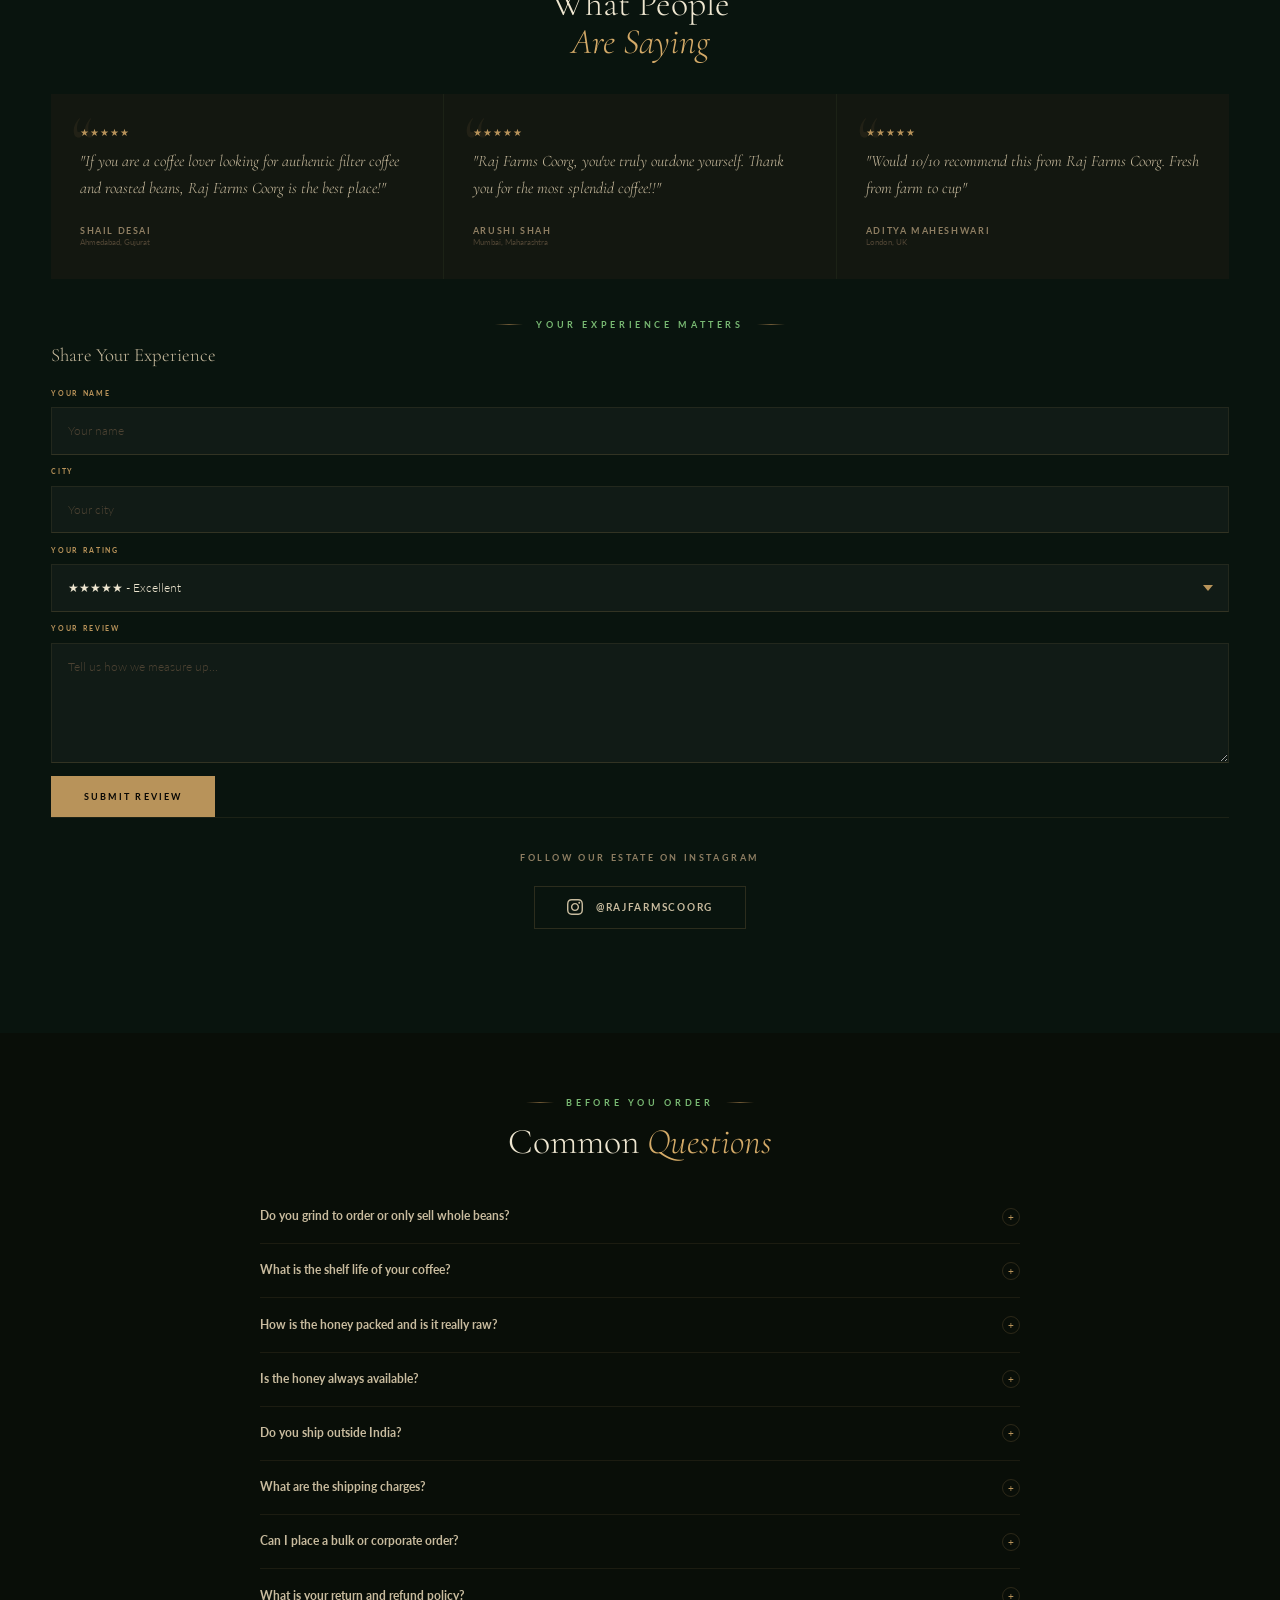
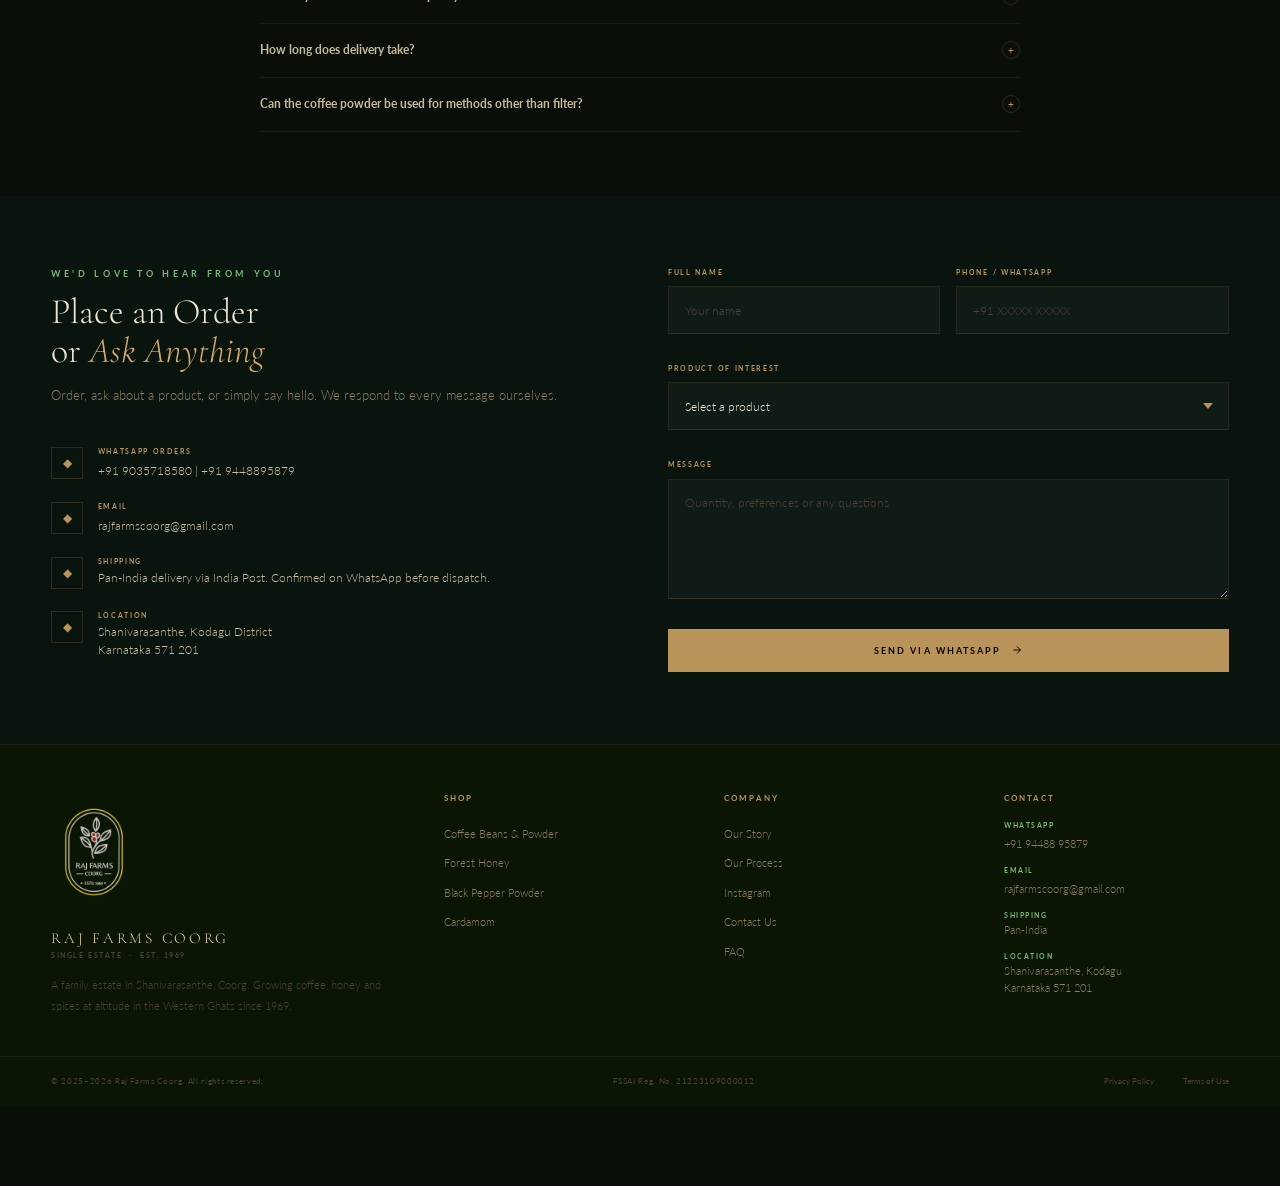
==== commit 736f03fa: "Update index.html" ====
--- a/index.html
+++ b/index.html
@@ -512,7 +512,7 @@
       <label class="form-label" for="review-message">Your Review</label>
       <textarea class="form-textarea" id="review-message"
                 maxlength="400" minlength="10"
-                placeholder="Share your experience..." required></textarea>
+                placeholder="Tell us how we measure up..." required></textarea>
     </div>
 
     <!-- Spam protection. Leave this field empty. -->
